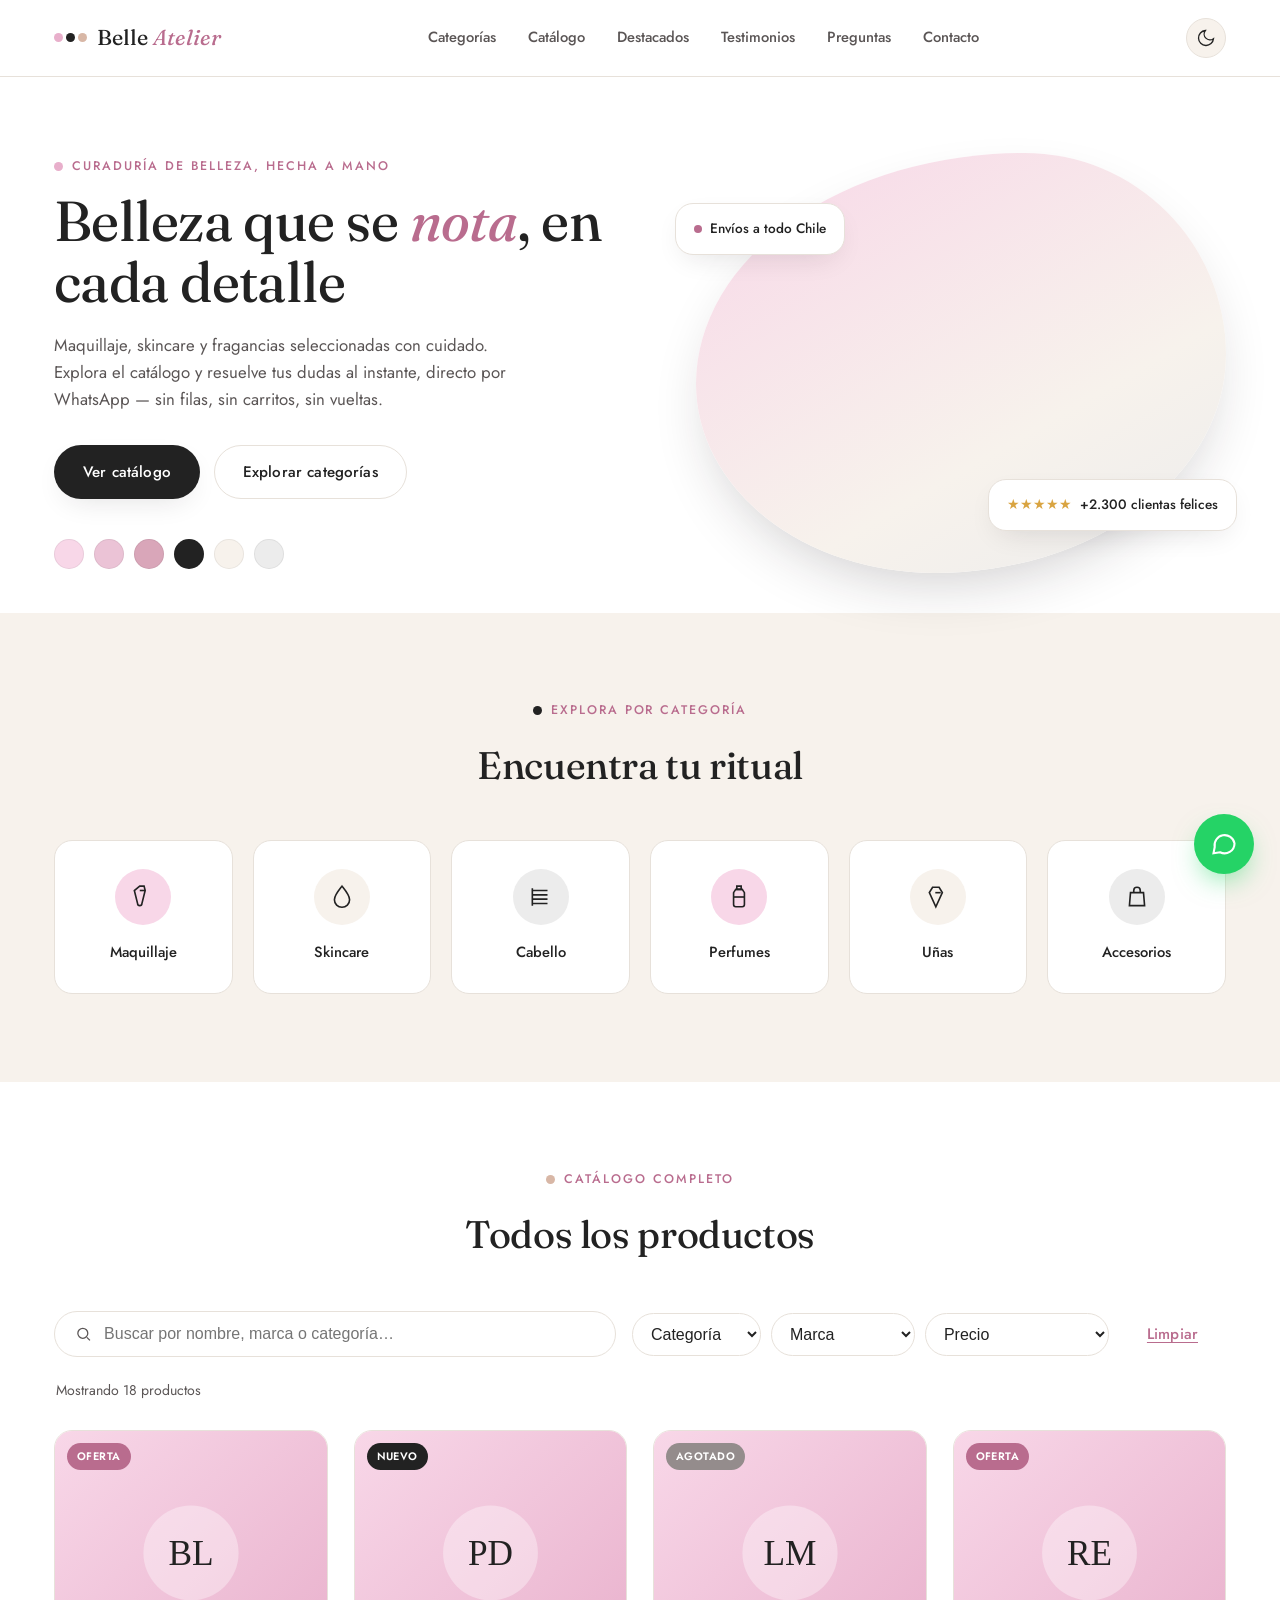
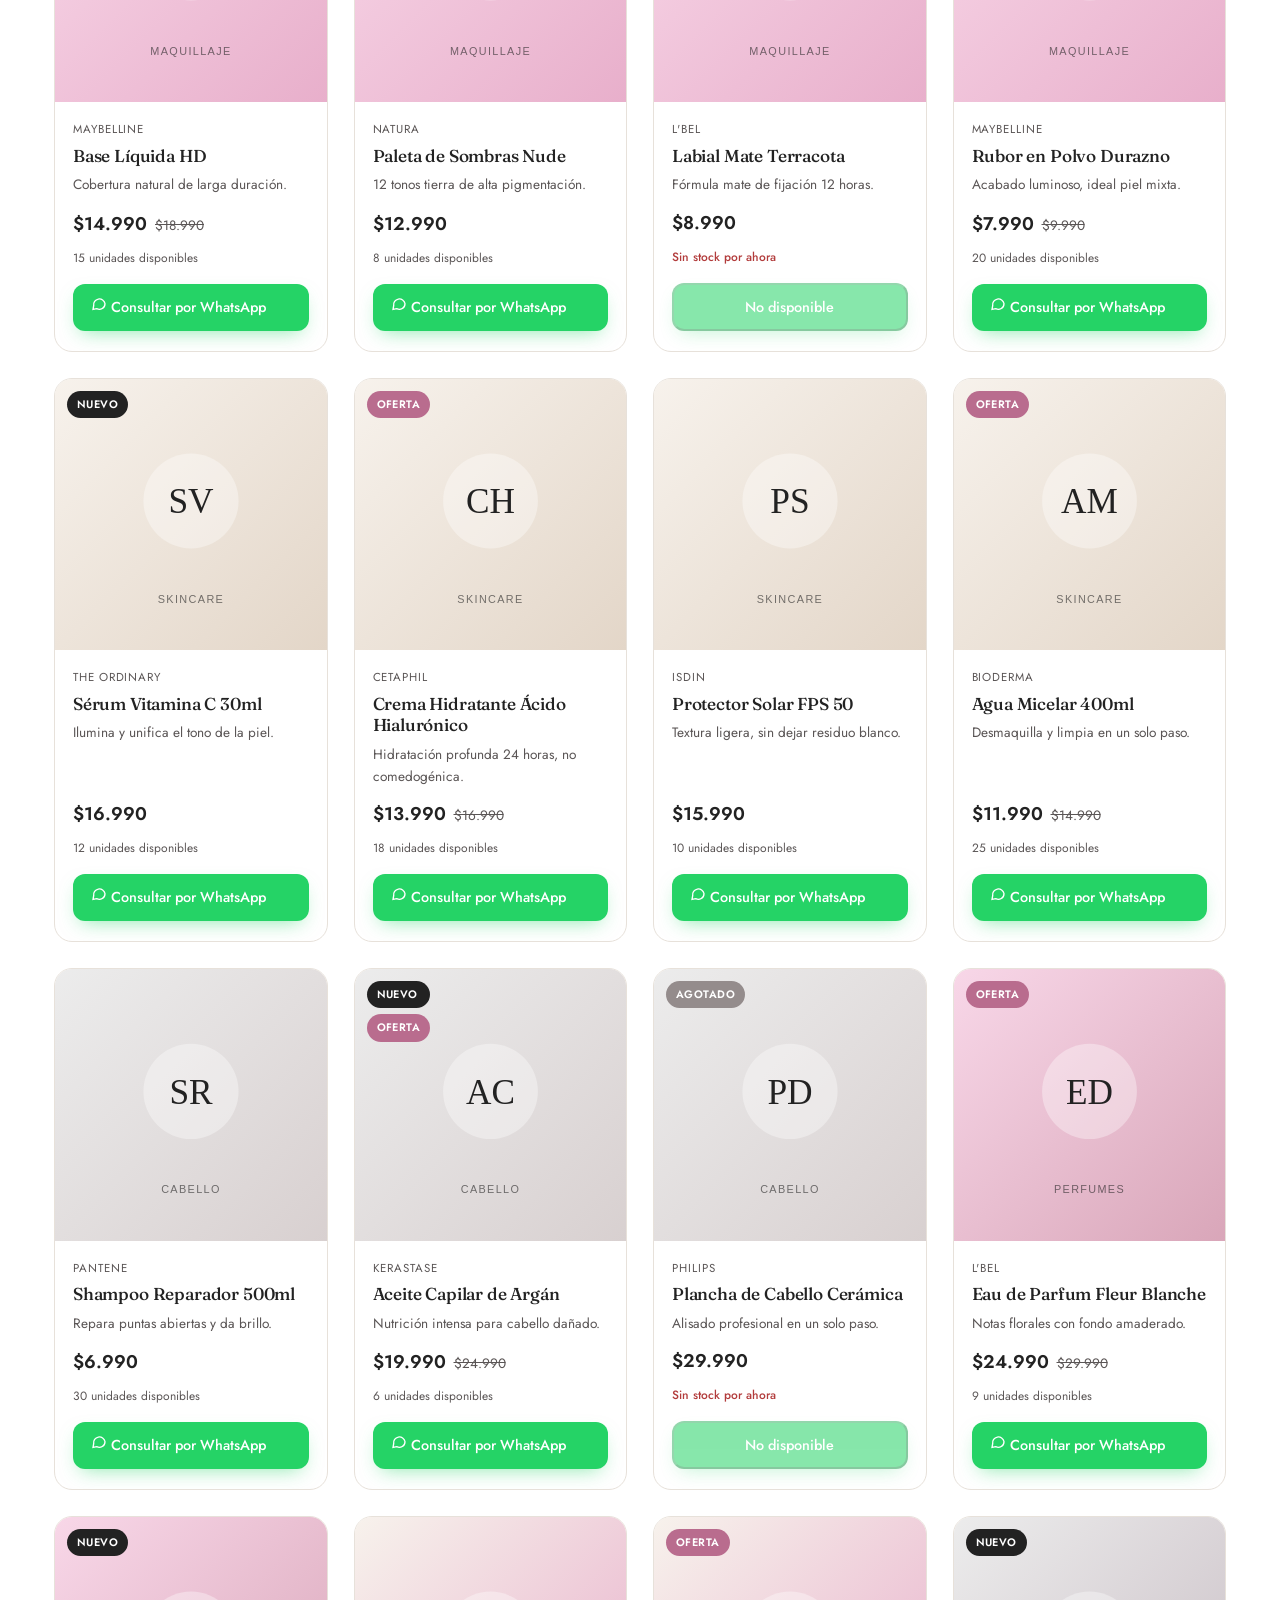
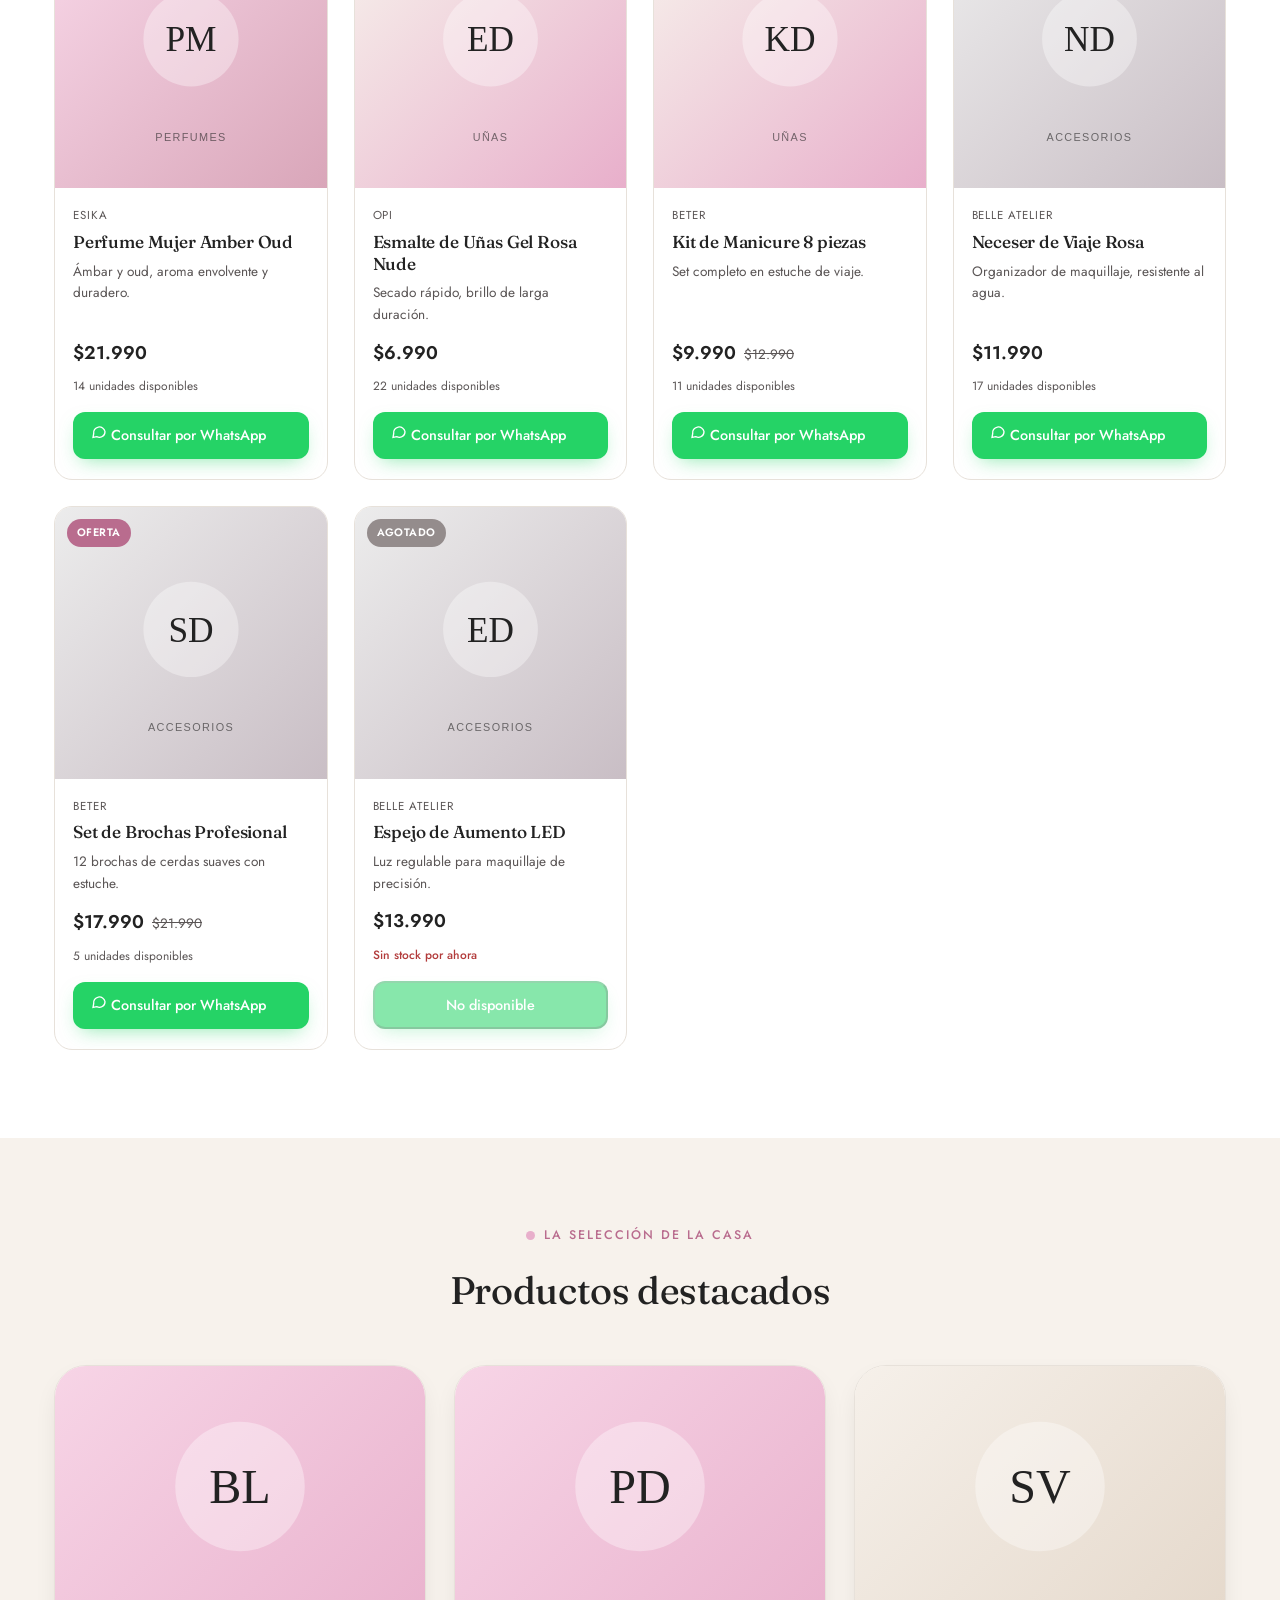
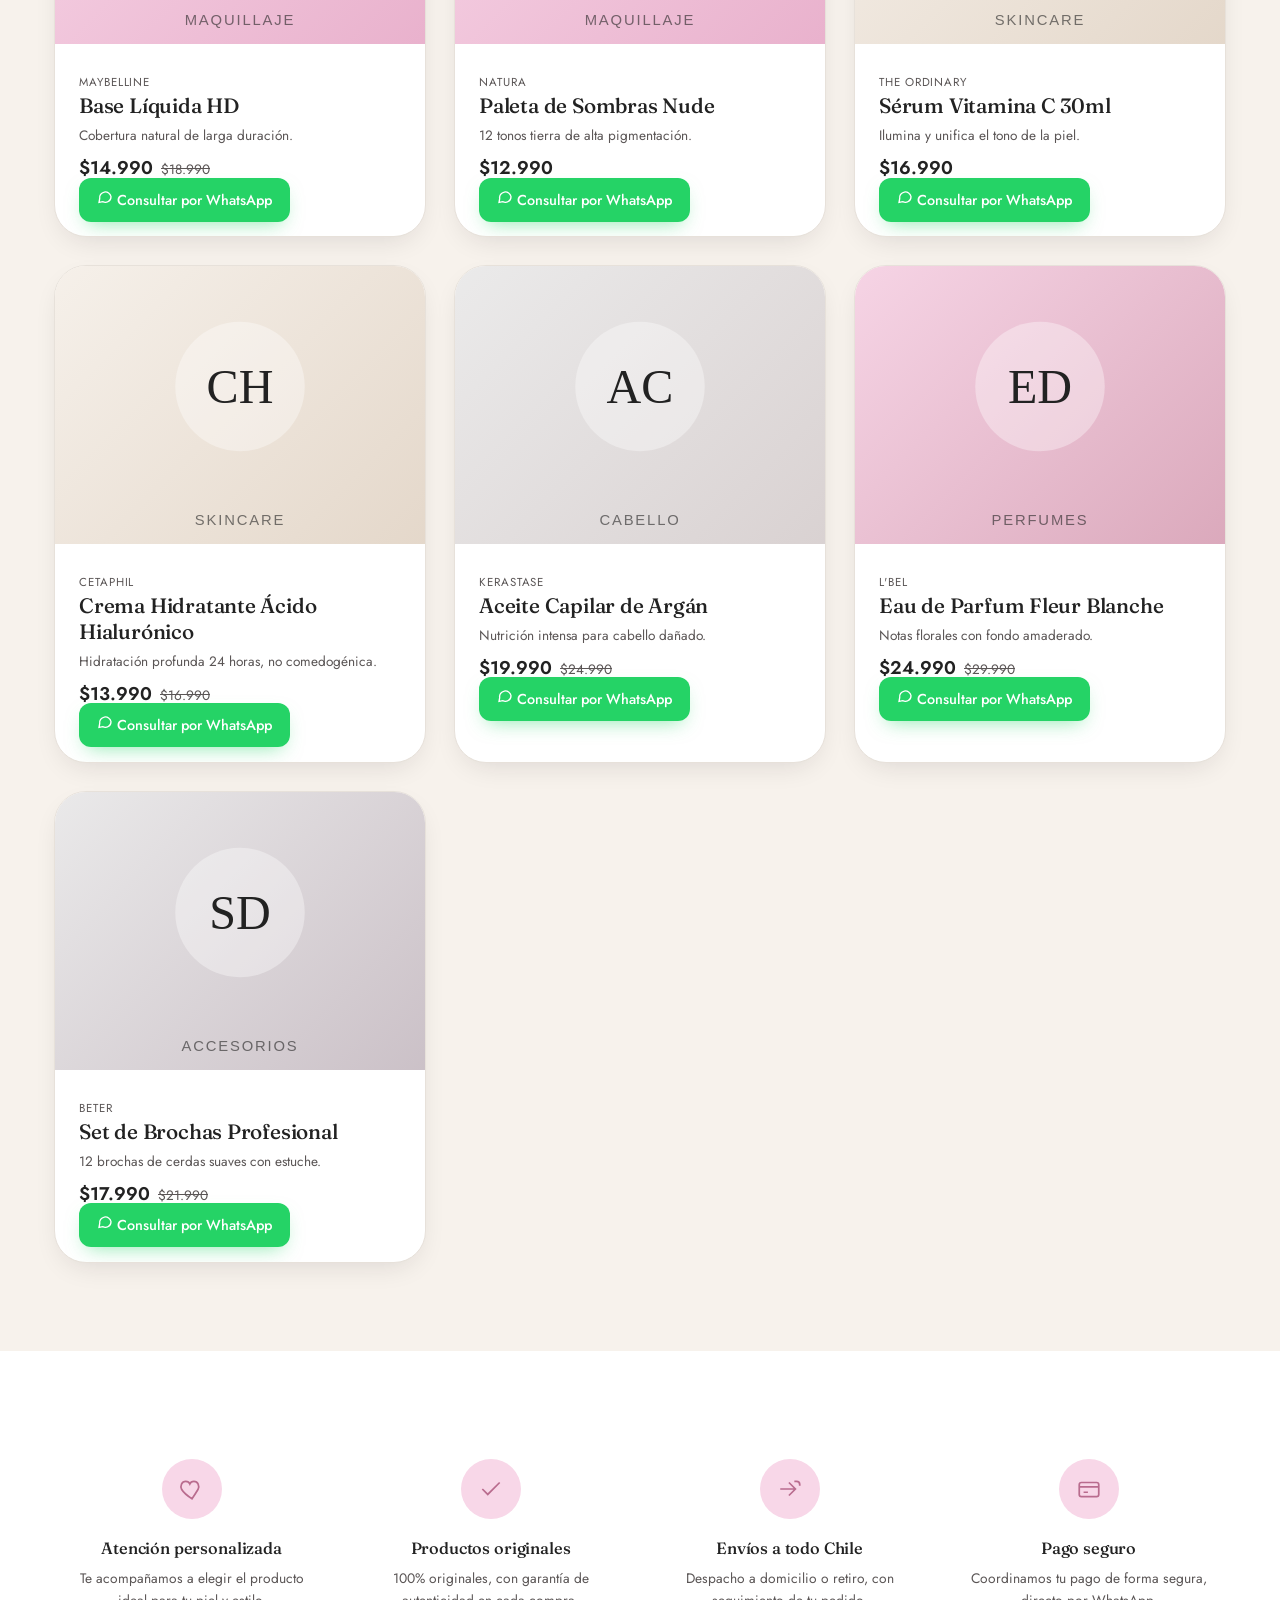
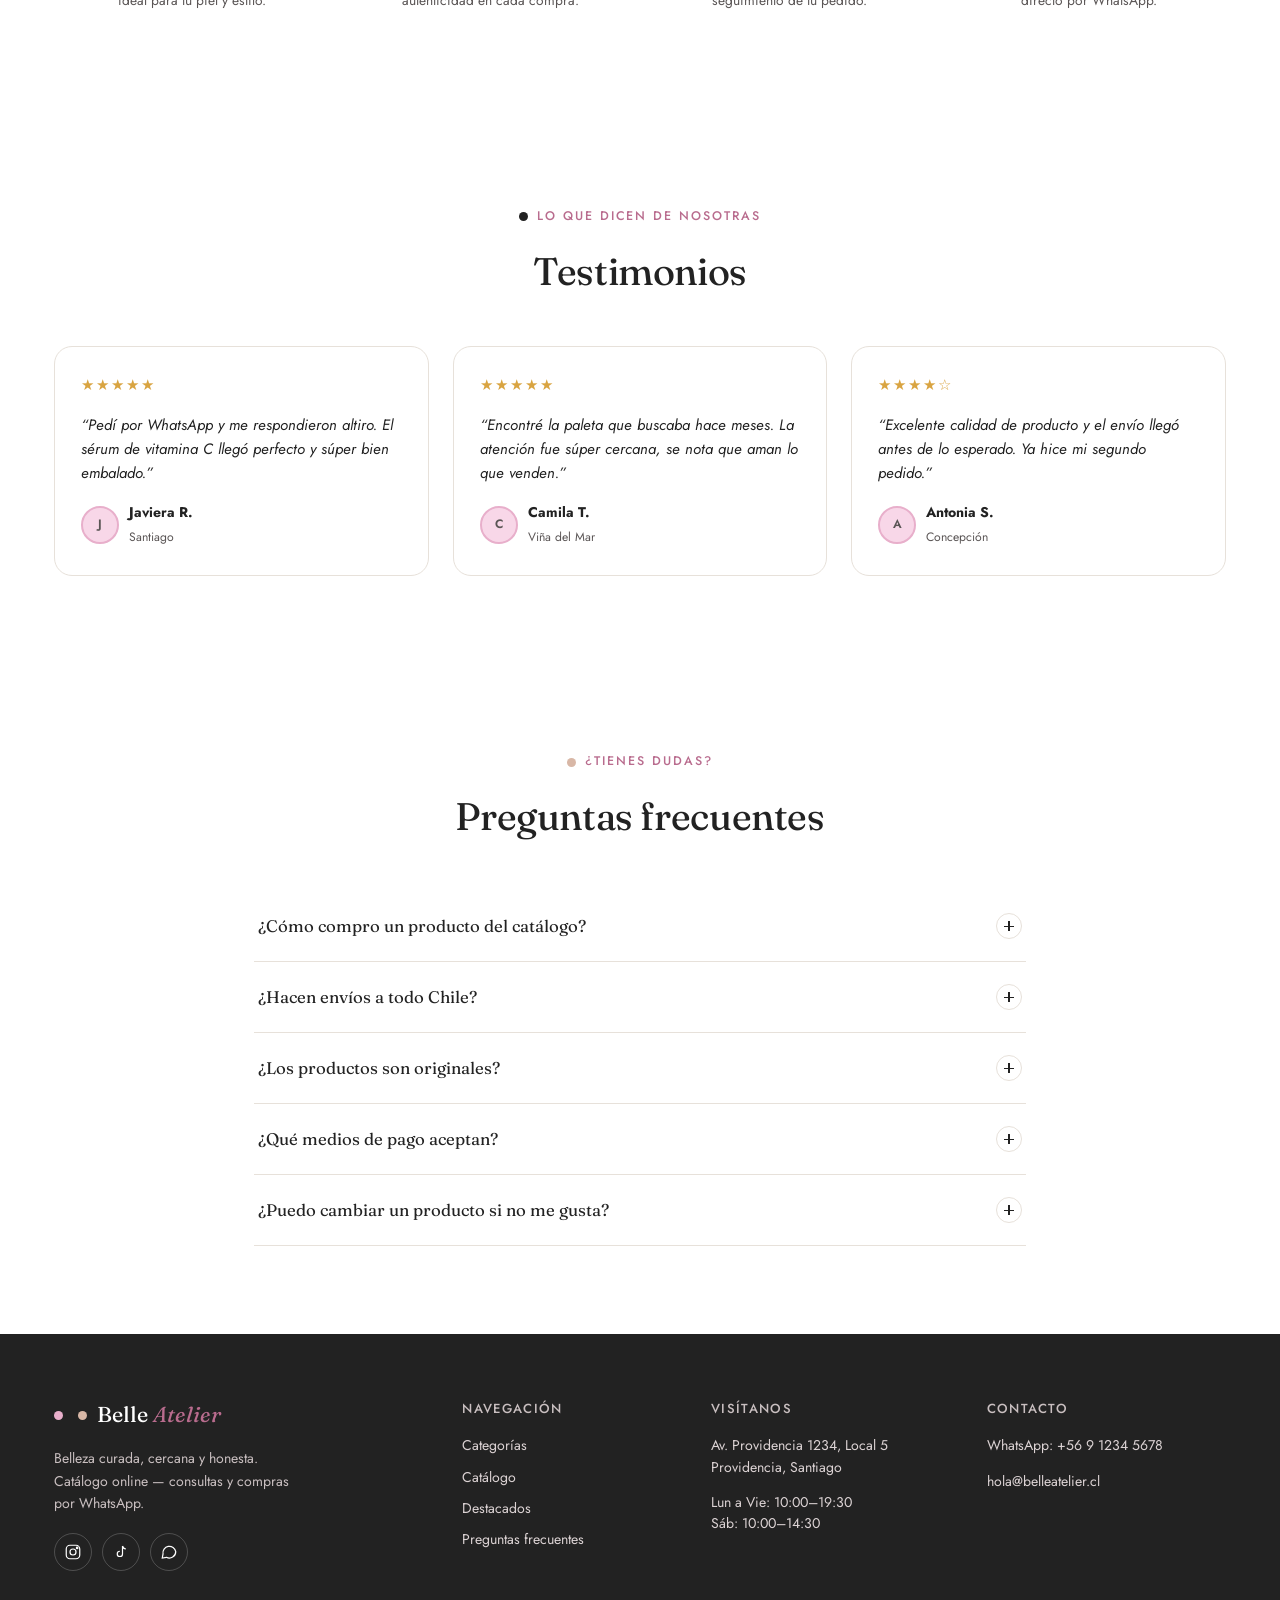
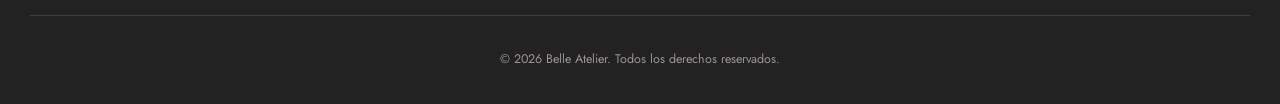
==== index.html @ afb3d000 "Add files via upload" ====
<!DOCTYPE html>
<html lang="es">
<head>
<meta charset="UTF-8">
<meta name="viewport" content="width=device-width, initial-scale=1.0">
<title>Belle Atelier — Catálogo de Belleza Premium</title>
<meta name="description" content="Catálogo online de maquillaje, skincare, cabello, perfumes, uñas y accesorios. Consulta y compra directo por WhatsApp, con envíos a todo Chile.">
<meta name="keywords" content="tienda de belleza, maquillaje, skincare, cabello, perfumes, uñas, cosméticos Chile">
<meta property="og:title" content="Belle Atelier — Catálogo de Belleza Premium">
<meta property="og:description" content="Descubre nuestro catálogo de belleza y consulta por WhatsApp.">
<meta property="og:type" content="website">
<link rel="icon" href="data:image/svg+xml,<svg xmlns=%22http://www.w3.org/2000/svg%22 viewBox=%220 0 100 100%22><circle cx=%2235%22 cy=%2235%22 r=%2230%22 fill=%22%23F8D7E8%22/><circle cx=%2262%22 cy=%2262%22 r=%2222%22 fill=%22%23222222%22/></svg>">
<link rel="preconnect" href="https://fonts.googleapis.com">
<link rel="preconnect" href="https://fonts.gstatic.com" crossorigin>
<link href="https://fonts.googleapis.com/css2?family=Fraunces:ital,opsz,wght@0,9..144,300;0,9..144,450;0,9..144,600;1,9..144,450&family=Jost:wght@300;400;500;600&display=swap" rel="stylesheet">
<link rel="stylesheet" href="style.css">
</head>
<body>

<!-- ============ HEADER ============ -->
<header class="site-header" id="siteHeader">
  <div class="header-inner container">
    <a href="#inicio" class="logo" aria-label="Belle Atelier — inicio">
      <span class="logo-mark" aria-hidden="true">
        <span class="dot dot-a"></span><span class="dot dot-b"></span><span class="dot dot-c"></span>
      </span>
      <span class="logo-text">Belle <em>Atelier</em></span>
    </a>

    <nav class="main-nav" id="mainNav" aria-label="Navegación principal">
      <a href="#categorias">Categorías</a>
      <a href="#catalogo">Catálogo</a>
      <a href="#destacados">Destacados</a>
      <a href="#testimonios">Testimonios</a>
      <a href="#faq">Preguntas</a>
      <a href="#contacto">Contacto</a>
    </nav>

    <div class="header-actions">
      <button class="icon-btn" id="darkModeToggle" aria-label="Cambiar a modo oscuro" title="Modo oscuro">
        <svg width="20" height="20" viewBox="0 0 24 24" fill="none" stroke="currentColor" stroke-width="1.6"><path d="M21 12.8A9 9 0 1 1 11.2 3a7 7 0 0 0 9.8 9.8Z"/></svg>
      </button>
      <button class="hamburger" id="hamburgerBtn" aria-label="Abrir menú" aria-expanded="false">
        <span></span><span></span><span></span>
      </button>
    </div>
  </div>
</header>

<!-- ============ HERO ============ -->
<section class="hero" id="inicio">
  <div class="container hero-inner">
    <div class="hero-copy fade-in">
      <p class="eyebrow"><span class="dot dot-a" aria-hidden="true"></span> Curaduría de belleza, hecha a mano</p>
      <h1>Belleza que se <em>nota</em>, en cada detalle</h1>
      <p class="hero-sub">Maquillaje, skincare y fragancias seleccionadas con cuidado. Explora el catálogo y resuelve tus dudas al instante, directo por WhatsApp — sin filas, sin carritos, sin vueltas.</p>
      <div class="hero-cta">
        <a href="#catalogo" class="btn btn-primary">Ver catálogo</a>
        <a href="#categorias" class="btn btn-ghost">Explorar categorías</a>
      </div>
      <div class="hero-swatches" aria-hidden="true">
        <span style="--c:#F8D7E8"></span><span style="--c:#EBC3D6"></span><span style="--c:#D9A6B9"></span>
        <span style="--c:#222222"></span><span style="--c:#F7F2EC"></span><span style="--c:#ECECEC"></span>
      </div>
    </div>
    <div class="hero-art fade-in" aria-hidden="true">
      <div class="hero-blob"></div>
      <div class="hero-card hero-card-1">
        <span class="mini-dot"></span> Envíos a todo Chile
      </div>
      <div class="hero-card hero-card-2">
        ★★★★★ <span>+2.300 clientas felices</span>
      </div>
    </div>
  </div>
</section>

<!-- ============ CATEGORIAS ============ -->
<section class="section categorias" id="categorias">
  <div class="container">
    <p class="eyebrow center"><span class="dot dot-b" aria-hidden="true"></span> Explora por categoría</p>
    <h2 class="section-title center">Encuentra tu ritual</h2>
    <div class="cat-grid" id="catGrid"><!-- generado por JS --></div>
  </div>
</section>

<!-- ============ BUSCADOR + FILTROS + CATALOGO ============ -->
<section class="section catalogo" id="catalogo">
  <div class="container">
    <p class="eyebrow center"><span class="dot dot-c" aria-hidden="true"></span> Catálogo completo</p>
    <h2 class="section-title center">Todos los productos</h2>

    <div class="toolbar">
      <div class="search-wrap">
        <svg width="18" height="18" viewBox="0 0 24 24" fill="none" stroke="currentColor" stroke-width="1.8"><circle cx="11" cy="11" r="7"/><path d="m21 21-4.3-4.3"/></svg>
        <input type="text" id="buscador" placeholder="Buscar por nombre, marca o categoría…" aria-label="Buscar productos">
      </div>

      <div class="filtros">
        <select id="filtroCategoria" aria-label="Filtrar por categoría">
          <option value="">Categoría</option>
        </select>
        <select id="filtroMarca" aria-label="Filtrar por marca">
          <option value="">Marca</option>
        </select>
        <select id="filtroPrecio" aria-label="Filtrar por precio">
          <option value="">Precio</option>
          <option value="0-10000">Hasta $10.000</option>
          <option value="10000-20000">$10.000 – $20.000</option>
          <option value="20000-35000">$20.000 – $35.000</option>
          <option value="35000-999999">Más de $35.000</option>
        </select>
        <button id="limpiarFiltros" class="btn btn-text">Limpiar</button>
      </div>
    </div>

    <p class="contador" id="contador" role="status" aria-live="polite">Mostrando 0 productos</p>

    <div class="productos-grid" id="productosGrid"><!-- generado por JS --></div>
    <p class="sin-resultados" id="sinResultados" hidden>No encontramos productos que coincidan con tu búsqueda 🌸<br>Prueba con otro término o quita algún filtro.</p>
  </div>
</section>

<!-- ============ DESTACADOS ============ -->
<section class="section destacados" id="destacados">
  <div class="container">
    <p class="eyebrow center"><span class="dot dot-a" aria-hidden="true"></span> La selección de la casa</p>
    <h2 class="section-title center">Productos destacados</h2>
    <div class="destacados-grid" id="destacadosGrid"><!-- generado por JS --></div>
  </div>
</section>

<!-- ============ BENEFICIOS ============ -->
<section class="section beneficios">
  <div class="container">
    <div class="beneficios-grid">
      <div class="beneficio fade-in">
        <span class="beneficio-icon"><svg width="26" height="26" viewBox="0 0 24 24" fill="none" stroke="currentColor" stroke-width="1.6"><path d="M12 21s-7-4.35-9.5-8.5C.7 8.9 2.6 5 6.2 5c2 0 3.3 1 3.8 2.2C10.5 6 11.8 5 13.8 5c3.6 0 5.5 3.9 3.7 7.5C15 16.65 12 21 12 21Z"/></svg></span>
        <h3>Atención personalizada</h3>
        <p>Te acompañamos a elegir el producto ideal para tu piel y estilo.</p>
      </div>
      <div class="beneficio fade-in">
        <span class="beneficio-icon"><svg width="26" height="26" viewBox="0 0 24 24" fill="none" stroke="currentColor" stroke-width="1.6"><path d="M20 6 9 17l-5-5"/></svg></span>
        <h3>Productos originales</h3>
        <p>100% originales, con garantía de autenticidad en cada compra.</p>
      </div>
      <div class="beneficio fade-in">
        <span class="beneficio-icon"><svg width="26" height="26" viewBox="0 0 24 24" fill="none" stroke="currentColor" stroke-width="1.6"><path d="M3 12h13M11 6l6 6-6 6M16 5h2a3 3 0 0 1 3 3v1"/></svg></span>
        <h3>Envíos a todo Chile</h3>
        <p>Despacho a domicilio o retiro, con seguimiento de tu pedido.</p>
      </div>
      <div class="beneficio fade-in">
        <span class="beneficio-icon"><svg width="26" height="26" viewBox="0 0 24 24" fill="none" stroke="currentColor" stroke-width="1.6"><rect x="3" y="6" width="18" height="13" rx="2"/><path d="M3 10h18M7 15h4"/></svg></span>
        <h3>Pago seguro</h3>
        <p>Coordinamos tu pago de forma segura, directo por WhatsApp.</p>
      </div>
    </div>
  </div>
</section>

<!-- ============ TESTIMONIOS ============ -->
<section class="section testimonios" id="testimonios">
  <div class="container">
    <p class="eyebrow center"><span class="dot dot-b" aria-hidden="true"></span> Lo que dicen de nosotras</p>
    <h2 class="section-title center">Testimonios</h2>
    <div class="testimonios-grid" id="testimoniosGrid"><!-- generado por JS --></div>
  </div>
</section>

<!-- ============ FAQ ============ -->
<section class="section faq" id="faq">
  <div class="container faq-inner">
    <p class="eyebrow center"><span class="dot dot-c" aria-hidden="true"></span> ¿Tienes dudas?</p>
    <h2 class="section-title center">Preguntas frecuentes</h2>
    <div class="accordion" id="accordion"><!-- generado por JS --></div>
  </div>
</section>

<!-- ============ CONTACTO / FOOTER ============ -->
<footer class="site-footer" id="contacto">
  <div class="container footer-grid">
    <div class="footer-brand">
      <a href="#inicio" class="logo logo-footer">
        <span class="logo-mark" aria-hidden="true"><span class="dot dot-a"></span><span class="dot dot-b"></span><span class="dot dot-c"></span></span>
        <span class="logo-text">Belle <em>Atelier</em></span>
      </a>
      <p>Belleza curada, cercana y honesta. Catálogo online — consultas y compras por WhatsApp.</p>
      <div class="social-row" aria-label="Redes sociales">
        <a href="#" aria-label="Instagram" class="social-btn">
          <svg width="18" height="18" viewBox="0 0 24 24" fill="none" stroke="currentColor" stroke-width="1.6"><rect x="3" y="3" width="18" height="18" rx="5"/><circle cx="12" cy="12" r="4"/><circle cx="17.5" cy="6.5" r="1"/></svg>
        </a>
        <a href="#" aria-label="TikTok" class="social-btn">
          <svg width="18" height="18" viewBox="0 0 24 24" fill="none" stroke="currentColor" stroke-width="1.6"><path d="M14 4v10.5a3.5 3.5 0 1 1-3.5-3.5M14 4c.6 2.3 2.2 3.7 4.5 4"/></svg>
        </a>
        <a href="#" id="footerWhatsapp" aria-label="WhatsApp" class="social-btn">
          <svg width="18" height="18" viewBox="0 0 24 24" fill="none" stroke="currentColor" stroke-width="1.6"><path d="M21 11.5a8.5 8.5 0 0 1-12.4 7.55L3 20l1.05-5.4A8.5 8.5 0 1 1 21 11.5Z"/></svg>
        </a>
      </div>
    </div>

    <div class="footer-col">
      <h4>Navegación</h4>
      <a href="#categorias">Categorías</a>
      <a href="#catalogo">Catálogo</a>
      <a href="#destacados">Destacados</a>
      <a href="#faq">Preguntas frecuentes</a>
    </div>

    <div class="footer-col">
      <h4>Visítanos</h4>
      <p>Av. Providencia 1234, Local 5<br>Providencia, Santiago</p>
      <p>Lun a Vie: 10:00–19:30<br>Sáb: 10:00–14:30</p>
    </div>

    <div class="footer-col">
      <h4>Contacto</h4>
      <p><a href="#" id="footerWhatsappText">WhatsApp: +56 9 1234 5678</a></p>
      <p><a href="mailto:hola@belleatelier.cl">hola@belleatelier.cl</a></p>
    </div>
  </div>
  <div class="footer-bottom">
    <p>&copy; <span id="anioActual"></span> Belle Atelier. Todos los derechos reservados.</p>
  </div>
</footer>

<!-- ============ FLOTANTES ============ -->
<a href="#" id="whatsappFloat" class="whatsapp-float" aria-label="Escribir por WhatsApp" target="_blank" rel="noopener">
  <svg width="28" height="28" viewBox="0 0 24 24" fill="none" stroke="white" stroke-width="1.8"><path d="M21 11.5a8.5 8.5 0 0 1-12.4 7.55L3 20l1.05-5.4A8.5 8.5 0 1 1 21 11.5Z"/></svg>
</a>

<button id="backToTop" class="back-to-top" aria-label="Volver arriba">
  <svg width="18" height="18" viewBox="0 0 24 24" fill="none" stroke="currentColor" stroke-width="2"><path d="M12 19V5M5 12l7-7 7 7"/></svg>
</button>

<script src="script.js"></script>
</body>
</html>
---- style.css ----
/* ======================================================
   BELLE ATELIER — Catálogo de belleza
   Sistema de diseño: tokens, tipografía, layout, componentes
   ====================================================== */

:root{
  /* Paleta base (definida por el brief) */
  --white:#FFFFFF;
  --pink:#F8D7E8;
  --pink-deep:#E8AFCB;
  --rosewood:#B96C8E;      /* acento de marca derivado del rosa, para texto/botones sobre blanco */
  --beige:#F7F2EC;
  --gray:#ECECEC;
  --ink:#222222;
  --ink-soft:#5A5555;
  --whatsapp:#25D366;
  --whatsapp-dark:#1DA851;
  --gold-line: #D8B7A6;

  /* Superficies (modo claro) */
  --bg:#FFFFFF;
  --bg-alt:var(--beige);
  --bg-card:#FFFFFF;
  --border:#E7E1DA;
  --text:var(--ink);
  --text-muted:var(--ink-soft);
  --shadow: 0 10px 30px -12px rgba(34,24,29,.16);
  --shadow-lg: 0 24px 60px -20px rgba(34,24,29,.24);

  /* Tipografía */
  --font-display:'Fraunces', 'Iowan Old Style', serif;
  --font-body:'Jost', 'Helvetica Neue', sans-serif;

  --radius-s: 10px;
  --radius-m: 18px;
  --radius-l: 32px;
}

[data-theme="dark"]{
  --bg:#1B1516;
  --bg-alt:#221B1D;
  --bg-card:#241C1E;
  --border:#3A2E31;
  --text:#F5EDEE;
  --text-muted:#C8BABC;
  --pink:#5C3A47;
  --pink-deep:#7A4B5D;
  --beige:#241D1E;
  --gray:#2C2426;
  --shadow: 0 10px 30px -12px rgba(0,0,0,.5);
  --shadow-lg: 0 24px 60px -20px rgba(0,0,0,.6);
}

*,*::before,*::after{ box-sizing:border-box; }
html{ scroll-behavior:smooth; }
body{
  margin:0;
  background:var(--bg);
  color:var(--text);
  font-family:var(--font-body);
  font-weight:400;
  line-height:1.6;
  -webkit-font-smoothing:antialiased;
  transition:background .35s ease, color .35s ease;
  overflow-x:hidden;
}
img{ max-width:100%; display:block; }
a{ color:inherit; text-decoration:none; }
ul{ margin:0; padding:0; list-style:none; }
button{ font-family:inherit; cursor:pointer; }
input,select,button{ font-size:1rem; }

.container{
  width:100%;
  max-width:1220px;
  margin:0 auto;
  padding:0 24px;
}

h1,h2,h3,h4{
  font-family:var(--font-display);
  color:var(--text);
  margin:0;
  letter-spacing:-.01em;
}

/* ---------- Motivo de marca: swatch dots ---------- */
.dot{ display:inline-block; width:9px; height:9px; border-radius:50%; }
.dot-a{ background:var(--pink-deep); }
.dot-b{ background:var(--ink); }
.dot-c{ background:var(--gold-line); }

.eyebrow{
  display:flex; align-items:center; gap:9px;
  font-family:var(--font-body);
  font-size:.78rem;
  letter-spacing:.16em;
  text-transform:uppercase;
  color:var(--rosewood);
  font-weight:500;
  margin:0 0 14px;
}
.eyebrow.center{ justify-content:center; }
[data-theme="dark"] .eyebrow{ color:var(--pink-deep); }

.section-title{
  font-size:clamp(1.8rem, 3vw, 2.6rem);
  font-weight:450;
  margin-bottom:44px;
}
.section-title.center{ text-align:center; }
.section-title em{ font-style:italic; color:var(--rosewood); }

.section{ padding:88px 0; }
.section.categorias, .section.destacados{ background:var(--bg-alt); }

/* ---------- Botones ---------- */
.btn{
  display:inline-flex; align-items:center; justify-content:center; gap:8px;
  padding:14px 28px;
  border-radius:999px;
  font-weight:500;
  font-size:.95rem;
  letter-spacing:.01em;
  border:1px solid transparent;
  transition:transform .28s cubic-bezier(.2,.8,.2,1), box-shadow .28s ease, background .28s ease, color .28s ease, border-color .28s ease;
  white-space:nowrap;
}
.btn-primary{
  background:var(--ink); color:var(--white);
  box-shadow:var(--shadow);
}
.btn-primary:hover{ transform:translateY(-3px); box-shadow:var(--shadow-lg); }
.btn-ghost{
  background:transparent; color:var(--text); border-color:var(--border);
}
.btn-ghost:hover{ background:var(--pink); border-color:var(--pink); transform:translateY(-3px); }
.btn-text{
  background:none; border:none; color:var(--rosewood); font-weight:500; text-decoration:underline; text-underline-offset:3px;
}
.btn-whatsapp{
  width:100%;
  background:var(--whatsapp); color:#fff;
  padding:12px 18px; border-radius:12px;
  font-weight:500; font-size:.9rem;
  box-shadow:0 8px 20px -8px rgba(37,211,102,.55);
}
.btn-whatsapp:hover{ background:var(--whatsapp-dark); transform:translateY(-2px); }
.btn-whatsapp svg{ flex-shrink:0; }

/* ============ HEADER ============ */
.site-header{
  position:sticky; top:0; z-index:200;
  background:color-mix(in srgb, var(--bg) 88%, transparent);
  backdrop-filter:blur(14px);
  border-bottom:1px solid var(--border);
}
.header-inner{
  display:flex; align-items:center; justify-content:space-between;
  height:76px;
}
.logo{ display:flex; align-items:center; gap:10px; }
.logo-mark{ display:inline-flex; gap:3px; }
.logo-text{
  font-family:var(--font-display);
  font-size:1.35rem; font-weight:450; color:var(--text);
}
.logo-text em{ font-style:italic; color:var(--rosewood); }

.main-nav{ display:flex; gap:32px; }
.main-nav a{
  font-size:.92rem; color:var(--text-muted); font-weight:500;
  position:relative; padding:4px 0;
  transition:color .2s ease;
}
.main-nav a::after{
  content:''; position:absolute; left:0; right:100%; bottom:-2px; height:1.5px;
  background:var(--rosewood); transition:right .28s ease;
}
.main-nav a:hover{ color:var(--text); }
.main-nav a:hover::after{ right:0; }

.header-actions{ display:flex; align-items:center; gap:10px; }
.icon-btn{
  width:40px; height:40px; border-radius:50%;
  display:flex; align-items:center; justify-content:center;
  background:var(--bg-alt); border:1px solid var(--border); color:var(--text);
  transition:background .25s ease, transform .25s ease;
}
.icon-btn:hover{ background:var(--pink); transform:rotate(-12deg); }

.hamburger{
  display:none; flex-direction:column; justify-content:center; gap:5px;
  width:40px; height:40px; background:none; border:none;
}
.hamburger span{
  width:22px; height:1.6px; background:var(--text); margin:0 auto; transition:all .3s ease;
}
.hamburger.open span:nth-child(1){ transform:translateY(6.6px) rotate(45deg); }
.hamburger.open span:nth-child(2){ opacity:0; }
.hamburger.open span:nth-child(3){ transform:translateY(-6.6px) rotate(-45deg); }

/* ============ HERO ============ */
.hero{ padding:76px 0 40px; position:relative; }
.hero-inner{
  display:grid; grid-template-columns:1.05fr .95fr; gap:56px; align-items:center;
}
.hero-sub{ color:var(--text-muted); font-size:1.05rem; max-width:46ch; margin:20px 0 32px; }
.hero h1{
  font-size:clamp(2.4rem, 4.4vw, 3.6rem);
  line-height:1.08;
  font-weight:450;
}
.hero h1 em{ font-style:italic; color:var(--rosewood); }
.hero-cta{ display:flex; gap:14px; flex-wrap:wrap; }

.hero-swatches{ display:flex; gap:10px; margin-top:40px; }
.hero-swatches span{
  width:30px; height:30px; border-radius:50%;
  background:var(--c);
  border:1px solid rgba(0,0,0,.06);
  box-shadow:var(--shadow);
  transition:transform .25s ease;
}
.hero-swatches span:hover{ transform:translateY(-6px) scale(1.08); }

.hero-art{ position:relative; min-height:420px; }
.hero-blob{
  position:absolute; inset:0;
  background:linear-gradient(150deg, var(--pink) 0%, var(--beige) 65%, var(--gray) 100%);
  border-radius:62% 38% 55% 45% / 55% 48% 52% 45%;
  box-shadow:var(--shadow-lg);
  animation:blobMove 12s ease-in-out infinite;
}
@keyframes blobMove{
  0%,100%{ border-radius:62% 38% 55% 45% / 55% 48% 52% 45%; }
  50%{ border-radius:48% 52% 40% 60% / 45% 55% 45% 55%; }
}
.hero-card{
  position:absolute;
  background:var(--bg-card);
  border:1px solid var(--border);
  border-radius:var(--radius-m);
  padding:14px 18px;
  font-size:.85rem; font-weight:500;
  box-shadow:var(--shadow);
  display:flex; align-items:center; gap:8px;
  animation:floatY 5s ease-in-out infinite;
}
.hero-card-1{ top:12%; left:-4%; }
.hero-card-2{ bottom:10%; right:-2%; color:#D9A441; animation-delay:1.4s; }
.hero-card-2 span{ color:var(--text); font-weight:500; }
.mini-dot{ width:8px; height:8px; border-radius:50%; background:var(--rosewood); }
@keyframes floatY{ 0%,100%{ transform:translateY(0);} 50%{ transform:translateY(-10px);} }

/* ============ CATEGORIAS ============ */
.cat-grid{
  display:grid; grid-template-columns:repeat(6, 1fr); gap:20px;
}
.cat-card{
  background:var(--bg-card);
  border:1px solid var(--border);
  border-radius:var(--radius-m);
  padding:28px 16px;
  text-align:center;
  cursor:pointer;
  transition:transform .3s cubic-bezier(.2,.8,.2,1), box-shadow .3s ease, border-color .3s ease;
}
.cat-card:hover{ transform:translateY(-8px); box-shadow:var(--shadow-lg); border-color:var(--pink-deep); }
.cat-icon{
  width:56px; height:56px; margin:0 auto 14px;
  display:flex; align-items:center; justify-content:center;
  border-radius:50%;
  background:var(--cat-color, var(--pink));
  color:var(--ink);
}
.cat-card span.cat-name{ font-weight:500; font-size:.92rem; }

/* ============ TOOLBAR: buscador + filtros ============ */
.toolbar{
  display:flex; flex-wrap:wrap; gap:16px; align-items:center; justify-content:space-between;
  margin-bottom:8px;
}
.search-wrap{
  flex:1 1 280px;
  display:flex; align-items:center; gap:10px;
  background:var(--bg-card);
  border:1px solid var(--border);
  border-radius:999px;
  padding:12px 20px;
  color:var(--text-muted);
  transition:border-color .25s ease, box-shadow .25s ease;
}
.search-wrap:focus-within{ border-color:var(--rosewood); box-shadow:0 0 0 4px color-mix(in srgb, var(--pink) 60%, transparent); }
.search-wrap input{
  border:none; outline:none; background:transparent; width:100%; color:var(--text);
}
.filtros{ display:flex; gap:10px; flex-wrap:wrap; align-items:center; }
.filtros select{
  padding:11px 14px;
  border-radius:999px;
  border:1px solid var(--border);
  background:var(--bg-card);
  color:var(--text);
}
.contador{
  color:var(--text-muted); font-size:.88rem; margin:20px 2px 28px;
}

/* ============ GRID DE PRODUCTOS ============ */
.productos-grid{
  display:grid; grid-template-columns:repeat(4, 1fr); gap:26px;
}
.producto-card{
  background:var(--bg-card);
  border:1px solid var(--border);
  border-radius:var(--radius-m);
  overflow:hidden;
  display:flex; flex-direction:column;
  transition:transform .32s cubic-bezier(.2,.8,.2,1), box-shadow .32s ease;
  position:relative;
}
.producto-card:hover{ transform:translateY(-6px); box-shadow:var(--shadow-lg); }

.producto-media{ position:relative; aspect-ratio:1/1; background:var(--bg-alt); overflow:hidden; }
.producto-media img{ width:100%; height:100%; object-fit:cover; transition:transform .5s ease; }
.producto-card:hover .producto-media img{ transform:scale(1.06); }

.badges{ position:absolute; top:12px; left:12px; display:flex; flex-direction:column; gap:6px; z-index:2; }
.badge{
  font-size:.68rem; font-weight:600; letter-spacing:.04em; text-transform:uppercase;
  padding:5px 10px; border-radius:999px; color:#fff;
}
.badge-nuevo{ background:var(--ink); }
.badge-oferta{ background:var(--rosewood); }
.badge-agotado{ background:#948C8C; }

.producto-body{ padding:18px 18px 20px; display:flex; flex-direction:column; gap:6px; flex:1; }
.producto-marca{ font-size:.72rem; text-transform:uppercase; letter-spacing:.08em; color:var(--text-muted); }
.producto-nombre{ font-family:var(--font-display); font-size:1.08rem; font-weight:500; line-height:1.25; }
.producto-desc{ font-size:.85rem; color:var(--text-muted); flex:1; margin:2px 0 6px; }
.producto-precios{ display:flex; align-items:baseline; gap:8px; margin-bottom:4px; }
.precio{ font-size:1.15rem; font-weight:600; color:var(--text); }
.precio-anterior{ font-size:.85rem; color:var(--text-muted); text-decoration:line-through; }
.producto-stock{ font-size:.75rem; color:var(--text-muted); margin-bottom:10px; }
.producto-stock.agotado{ color:#B23B3B; font-weight:500; }

/* ============ DESTACADOS (cards grandes) ============ */
.destacados-grid{
  display:grid; grid-template-columns:repeat(3, 1fr); gap:28px;
}
.destacado-card{
  background:var(--bg-card);
  border:1px solid var(--border);
  border-radius:var(--radius-l);
  overflow:hidden;
  box-shadow:var(--shadow);
  transition:transform .32s ease, box-shadow .32s ease;
}
.destacado-card:hover{ transform:translateY(-8px); box-shadow:var(--shadow-lg); }
.destacado-media{ aspect-ratio:4/3; background:var(--bg-alt); overflow:hidden; }
.destacado-media img{ width:100%; height:100%; object-fit:cover; }
.destacado-body{ padding:24px; }
.destacado-body .producto-marca{ margin-bottom:2px; }
.destacado-body .producto-nombre{ font-size:1.3rem; margin-bottom:6px; }

.sin-resultados{ text-align:center; color:var(--text-muted); padding:60px 20px; display:none; }
.sin-resultados[hidden]{ display:none; }

/* ============ BENEFICIOS ============ */
.beneficios-grid{
  display:grid; grid-template-columns:repeat(4, 1fr); gap:24px;
}
.beneficio{ text-align:center; padding:20px 14px; }
.beneficio-icon{
  width:60px; height:60px; margin:0 auto 16px;
  border-radius:50%;
  display:flex; align-items:center; justify-content:center;
  background:var(--pink); color:var(--rosewood);
}
.beneficio h3{ font-size:1.02rem; font-weight:500; margin-bottom:6px; }
.beneficio p{ font-size:.86rem; color:var(--text-muted); margin:0; }

/* ============ TESTIMONIOS ============ */
.testimonios-grid{
  display:grid; grid-template-columns:repeat(3, 1fr); gap:24px;
}
.testimonio-card{
  background:var(--bg-card);
  border:1px solid var(--border);
  border-radius:var(--radius-m);
  padding:26px;
  transition:transform .3s ease, box-shadow .3s ease;
}
.testimonio-card:hover{ transform:translateY(-6px); box-shadow:var(--shadow); }
.estrellas{ color:#D9A441; letter-spacing:2px; margin-bottom:10px; font-size:.95rem; }
.testimonio-texto{ color:var(--text); font-size:.94rem; margin-bottom:16px; font-style:italic; }
.testimonio-autor{ display:flex; align-items:center; gap:10px; }
.avatar{
  width:38px; height:38px; border-radius:50%;
  display:flex; align-items:center; justify-content:center;
  background:var(--pink); color:var(--rosewood); font-weight:600; font-size:.85rem;
  border:2px solid var(--pink-deep);
}
.testimonio-autor strong{ font-size:.88rem; display:block; }
.testimonio-autor span{ font-size:.76rem; color:var(--text-muted); }

/* ============ FAQ / ACORDEON ============ */
.faq-inner{ max-width:820px; }
.accordion-item{
  border-bottom:1px solid var(--border);
}
.accordion-trigger{
  width:100%; display:flex; align-items:center; justify-content:space-between;
  background:none; border:none; padding:22px 4px; text-align:left;
  font-family:var(--font-display); font-size:1.05rem; color:var(--text);
}
.accordion-trigger .plus{
  width:26px; height:26px; border-radius:50%; border:1px solid var(--border);
  display:flex; align-items:center; justify-content:center; flex-shrink:0; margin-left:16px;
  transition:transform .3s ease, background .3s ease;
  position:relative;
}
.accordion-trigger .plus::before, .accordion-trigger .plus::after{
  content:''; position:absolute; background:var(--text); transition:transform .3s ease, opacity .3s ease;
}
.accordion-trigger .plus::before{ width:10px; height:1.4px; }
.accordion-trigger .plus::after{ width:1.4px; height:10px; }
.accordion-item.open .accordion-trigger .plus{ background:var(--pink); transform:rotate(180deg); }
.accordion-item.open .accordion-trigger .plus::after{ opacity:0; }

.accordion-panel{
  max-height:0; overflow:hidden; transition:max-height .38s ease;
}
.accordion-panel p{ padding:0 4px 22px; color:var(--text-muted); font-size:.92rem; max-width:65ch; }

/* ============ FOOTER ============ */
.site-footer{ background:var(--ink); color:#F3EDEE; padding:64px 0 0; }
[data-theme="dark"] .site-footer{ background:#120E0F; }
.footer-grid{
  display:grid; grid-template-columns:1.4fr .8fr .9fr .9fr; gap:36px;
  padding-bottom:44px; border-bottom:1px solid rgba(255,255,255,.12);
}
.footer-brand p{ color:#C9BFC0; font-size:.88rem; margin:14px 0 18px; max-width:32ch; }
.logo-footer .logo-text{ color:#fff; }
.social-row{ display:flex; gap:10px; }
.social-btn{
  width:38px; height:38px; border-radius:50%; border:1px solid rgba(255,255,255,.2);
  display:flex; align-items:center; justify-content:center; color:#fff;
  transition:background .25s ease, transform .25s ease;
}
.social-btn:hover{ background:var(--pink-deep); color:var(--ink); transform:translateY(-3px); }
.footer-col h4{ font-family:var(--font-body); font-size:.82rem; text-transform:uppercase; letter-spacing:.1em; color:#C9BFC0; margin-bottom:16px; font-weight:500; }
.footer-col a, .footer-col p{ display:block; color:#DCD3D4; font-size:.88rem; margin-bottom:10px; line-height:1.5; }
.footer-col a:hover{ color:var(--pink-deep); }
.footer-bottom{ text-align:center; padding:22px 0; font-size:.78rem; color:#9E9394; }

/* ============ FLOTANTES ============ */
.whatsapp-float{
  position:fixed; bottom:26px; right:26px; z-index:300;
  width:60px; height:60px; border-radius:50%;
  background:var(--whatsapp);
  display:flex; align-items:center; justify-content:center;
  box-shadow:0 12px 28px -8px rgba(37,211,102,.6);
  animation:pulseWA 2.6s ease-in-out infinite;
  transition:transform .25s ease;
}
.whatsapp-float:hover{ transform:scale(1.08); }
@keyframes pulseWA{
  0%,100%{ box-shadow:0 12px 28px -8px rgba(37,211,102,.6); }
  50%{ box-shadow:0 12px 34px -4px rgba(37,211,102,.85); }
}

.back-to-top{
  position:fixed; bottom:26px; left:26px; z-index:300;
  width:44px; height:44px; border-radius:50%;
  background:var(--bg-card); border:1px solid var(--border); color:var(--text);
  display:flex; align-items:center; justify-content:center;
  box-shadow:var(--shadow);
  opacity:0; visibility:hidden; transform:translateY(10px);
  transition:opacity .3s ease, transform .3s ease, visibility .3s ease;
}
.back-to-top.visible{ opacity:1; visibility:visible; transform:translateY(0); }
.back-to-top:hover{ background:var(--pink); }

/* ============ ANIMACIONES DE ENTRADA ============ */
.fade-in{ opacity:0; transform:translateY(22px); transition:opacity .7s ease, transform .7s ease; }
.fade-in.visible{ opacity:1; transform:translateY(0); }

/* ============ RESPONSIVE ============ */
@media (max-width: 1080px){
  .cat-grid{ grid-template-columns:repeat(3, 1fr); }
  .productos-grid{ grid-template-columns:repeat(3, 1fr); }
  .destacados-grid{ grid-template-columns:repeat(2, 1fr); }
  .testimonios-grid{ grid-template-columns:repeat(2, 1fr); }
  .beneficios-grid{ grid-template-columns:repeat(2, 1fr); }
  .footer-grid{ grid-template-columns:1fr 1fr; }
}

@media (max-width: 880px){
  .hero-inner{ grid-template-columns:1fr; }
  .hero-art{ order:-1; min-height:280px; }
  .main-nav{
    position:fixed; top:76px; left:0; right:0; bottom:0;
    background:var(--bg); flex-direction:column; gap:0;
    padding:12px 24px 40px;
    transform:translateX(-100%);
    transition:transform .35s cubic-bezier(.2,.8,.2,1);
    z-index:150; overflow-y:auto;
  }
  .main-nav.open{ transform:translateX(0); }
  .main-nav a{ padding:16px 0; border-bottom:1px solid var(--border); font-size:1.05rem; }
  .hamburger{ display:flex; }
}

@media (max-width: 720px){
  .section{ padding:64px 0; }
  .cat-grid{ grid-template-columns:repeat(2, 1fr); }
  .productos-grid{ grid-template-columns:repeat(2, 1fr); }
  .destacados-grid{ grid-template-columns:1fr; }
  .testimonios-grid{ grid-template-columns:1fr; }
  .beneficios-grid{ grid-template-columns:1fr 1fr; }
  .footer-grid{ grid-template-columns:1fr; }
  .toolbar{ flex-direction:column; align-items:stretch; }
  .filtros{ justify-content:space-between; }
  .filtros select{ flex:1 1 auto; }
}

@media (max-width: 480px){
  .cat-grid{ grid-template-columns:repeat(2, 1fr); }
  .productos-grid{ grid-template-columns:1fr 1fr; gap:14px; }
  .producto-body{ padding:12px 12px 14px; }
  .producto-nombre{ font-size:.94rem; }
  .beneficios-grid{ grid-template-columns:1fr 1fr; }
  .hero-cta{ flex-direction:column; align-items:stretch; }
  .hero-swatches{ display:none; }
}

@media (prefers-reduced-motion: reduce){
  *{ animation:none !important; transition:none !important; }
}

/* Foco visible accesible */
a:focus-visible, button:focus-visible, input:focus-visible, select:focus-visible{
  outline:2px solid var(--rosewood); outline-offset:3px;
}
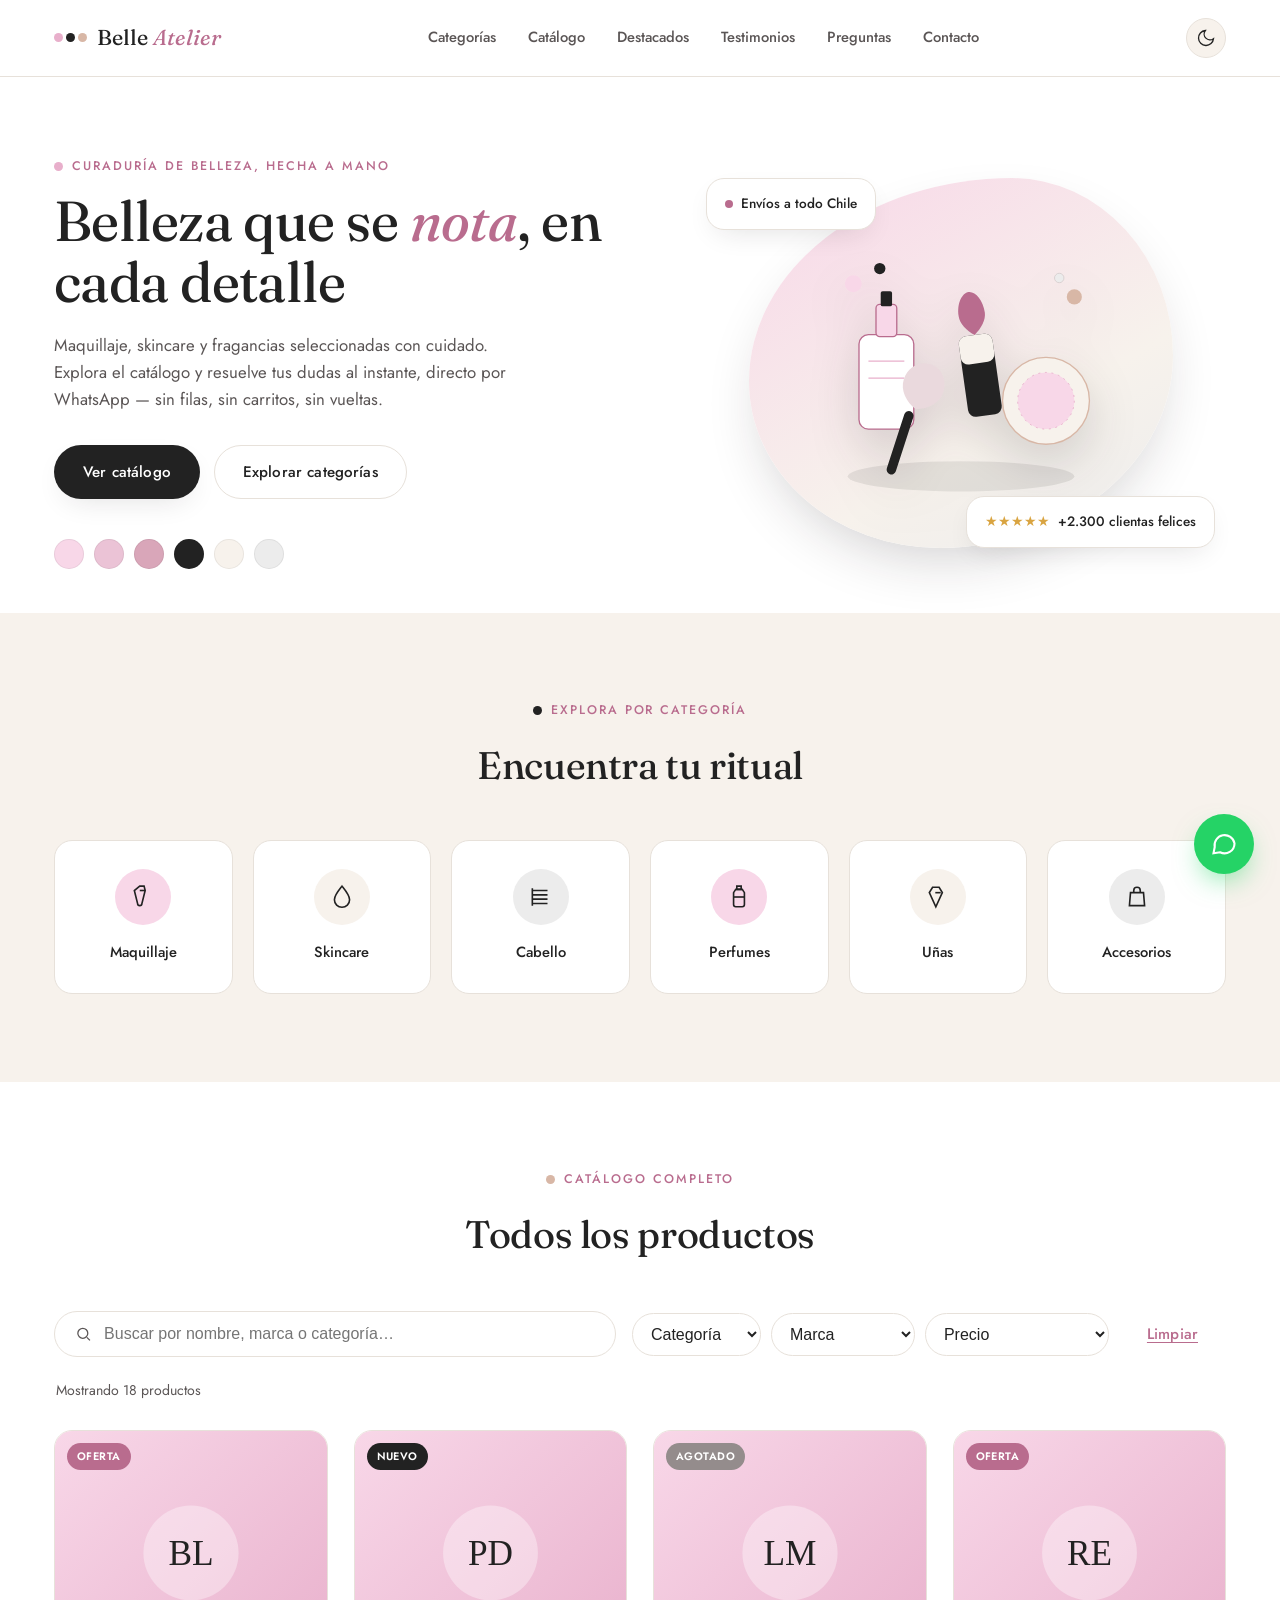
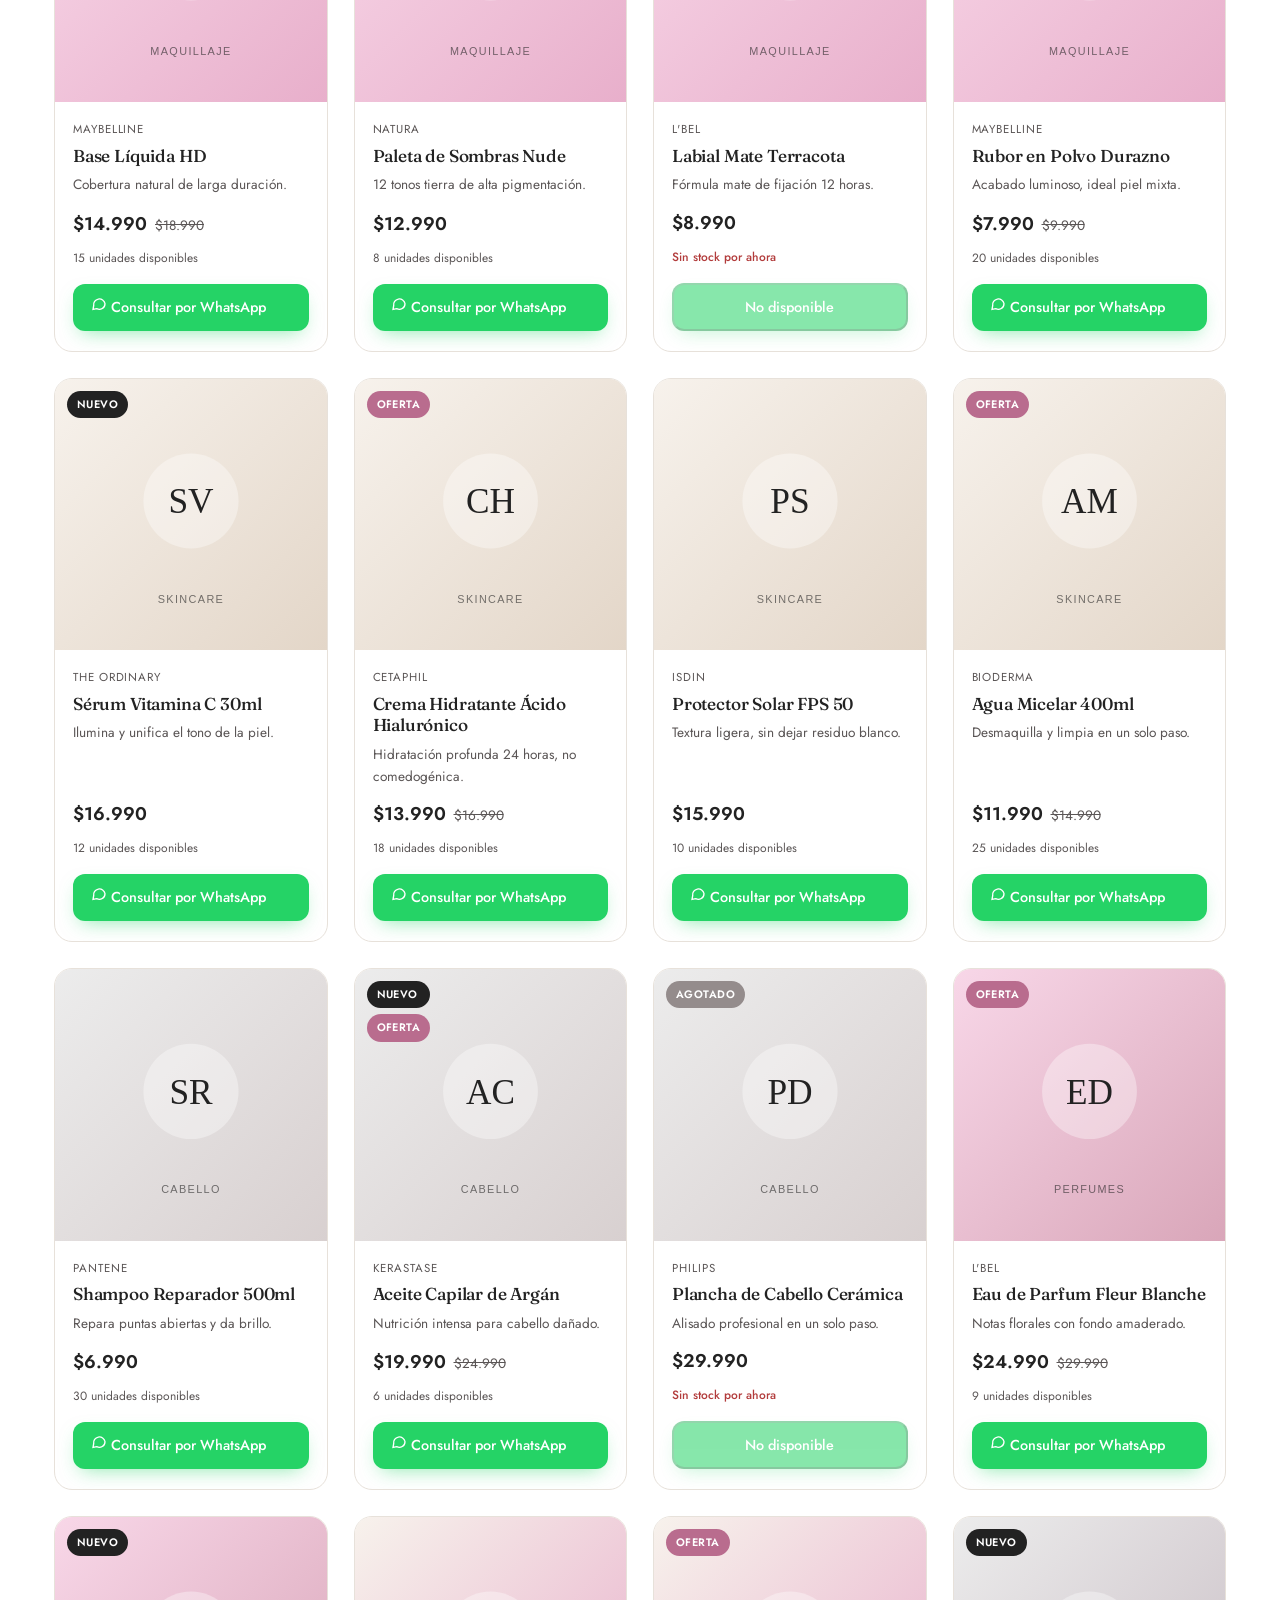
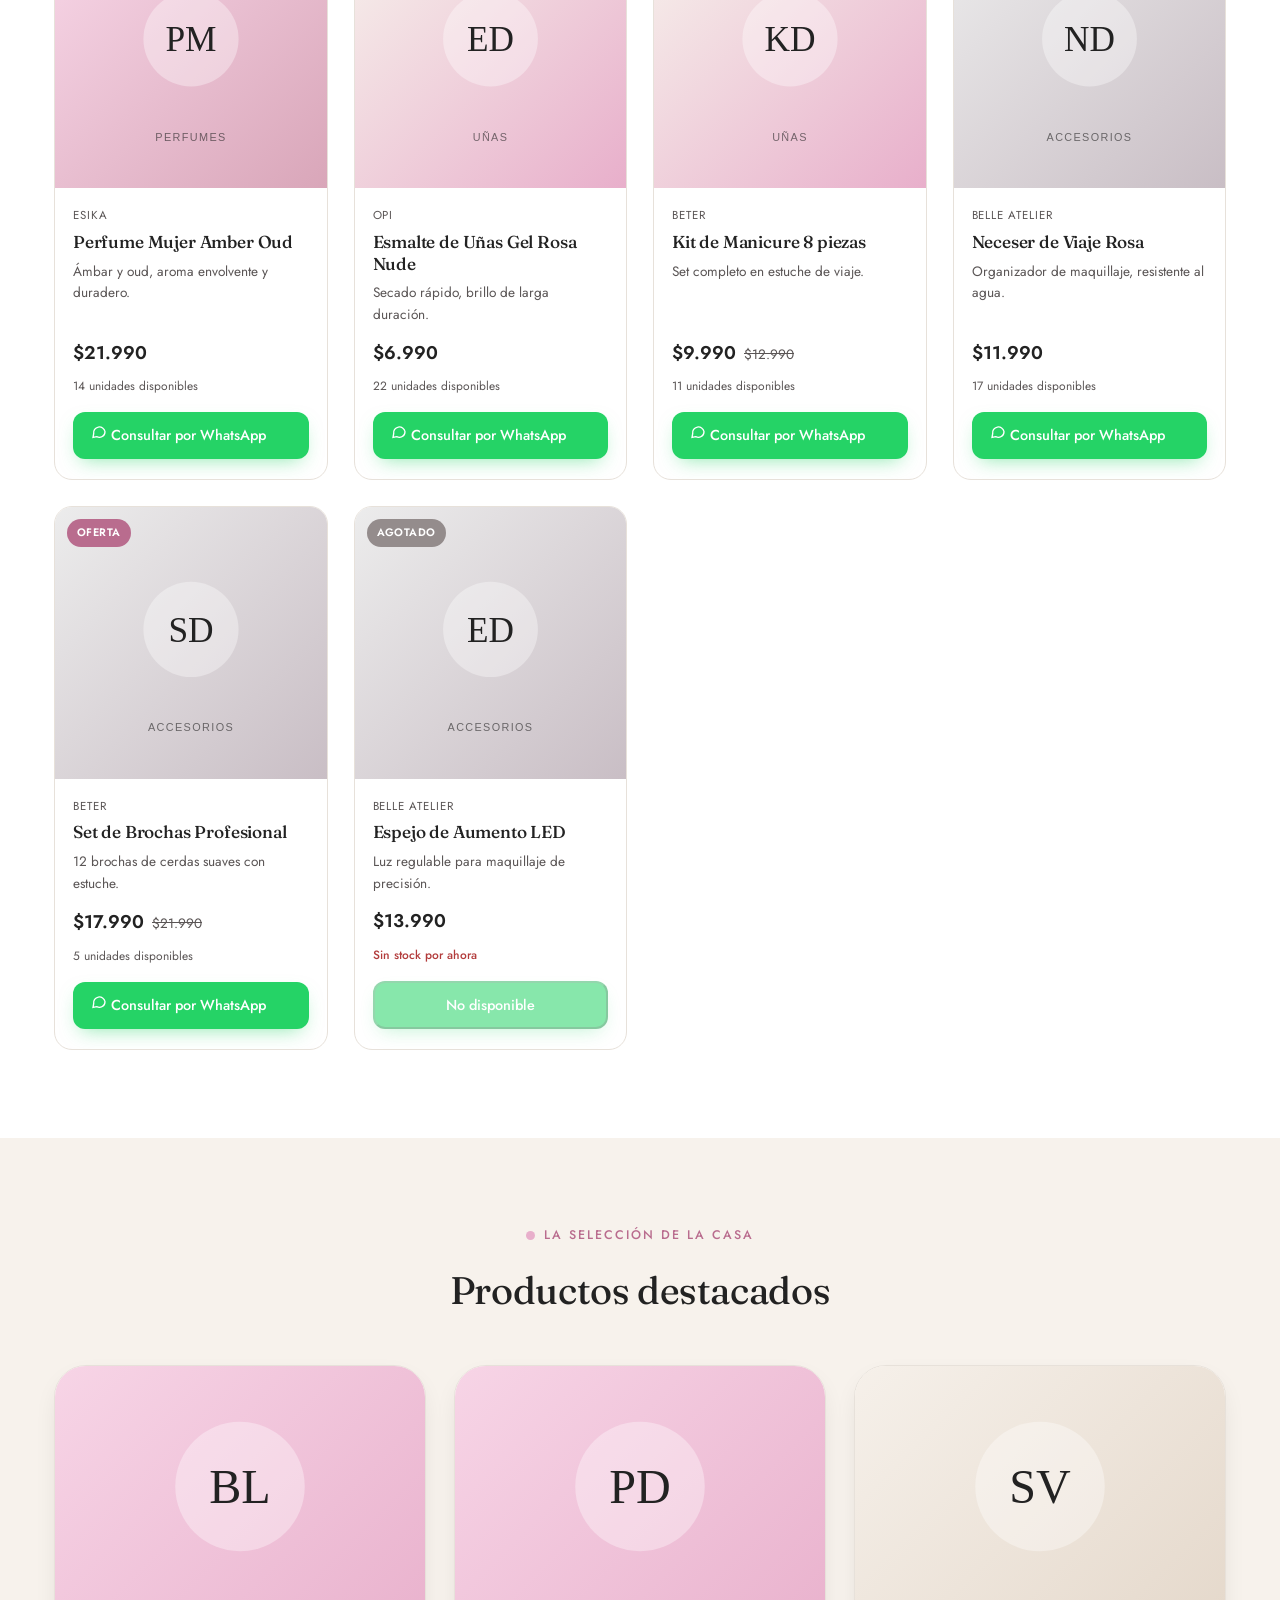
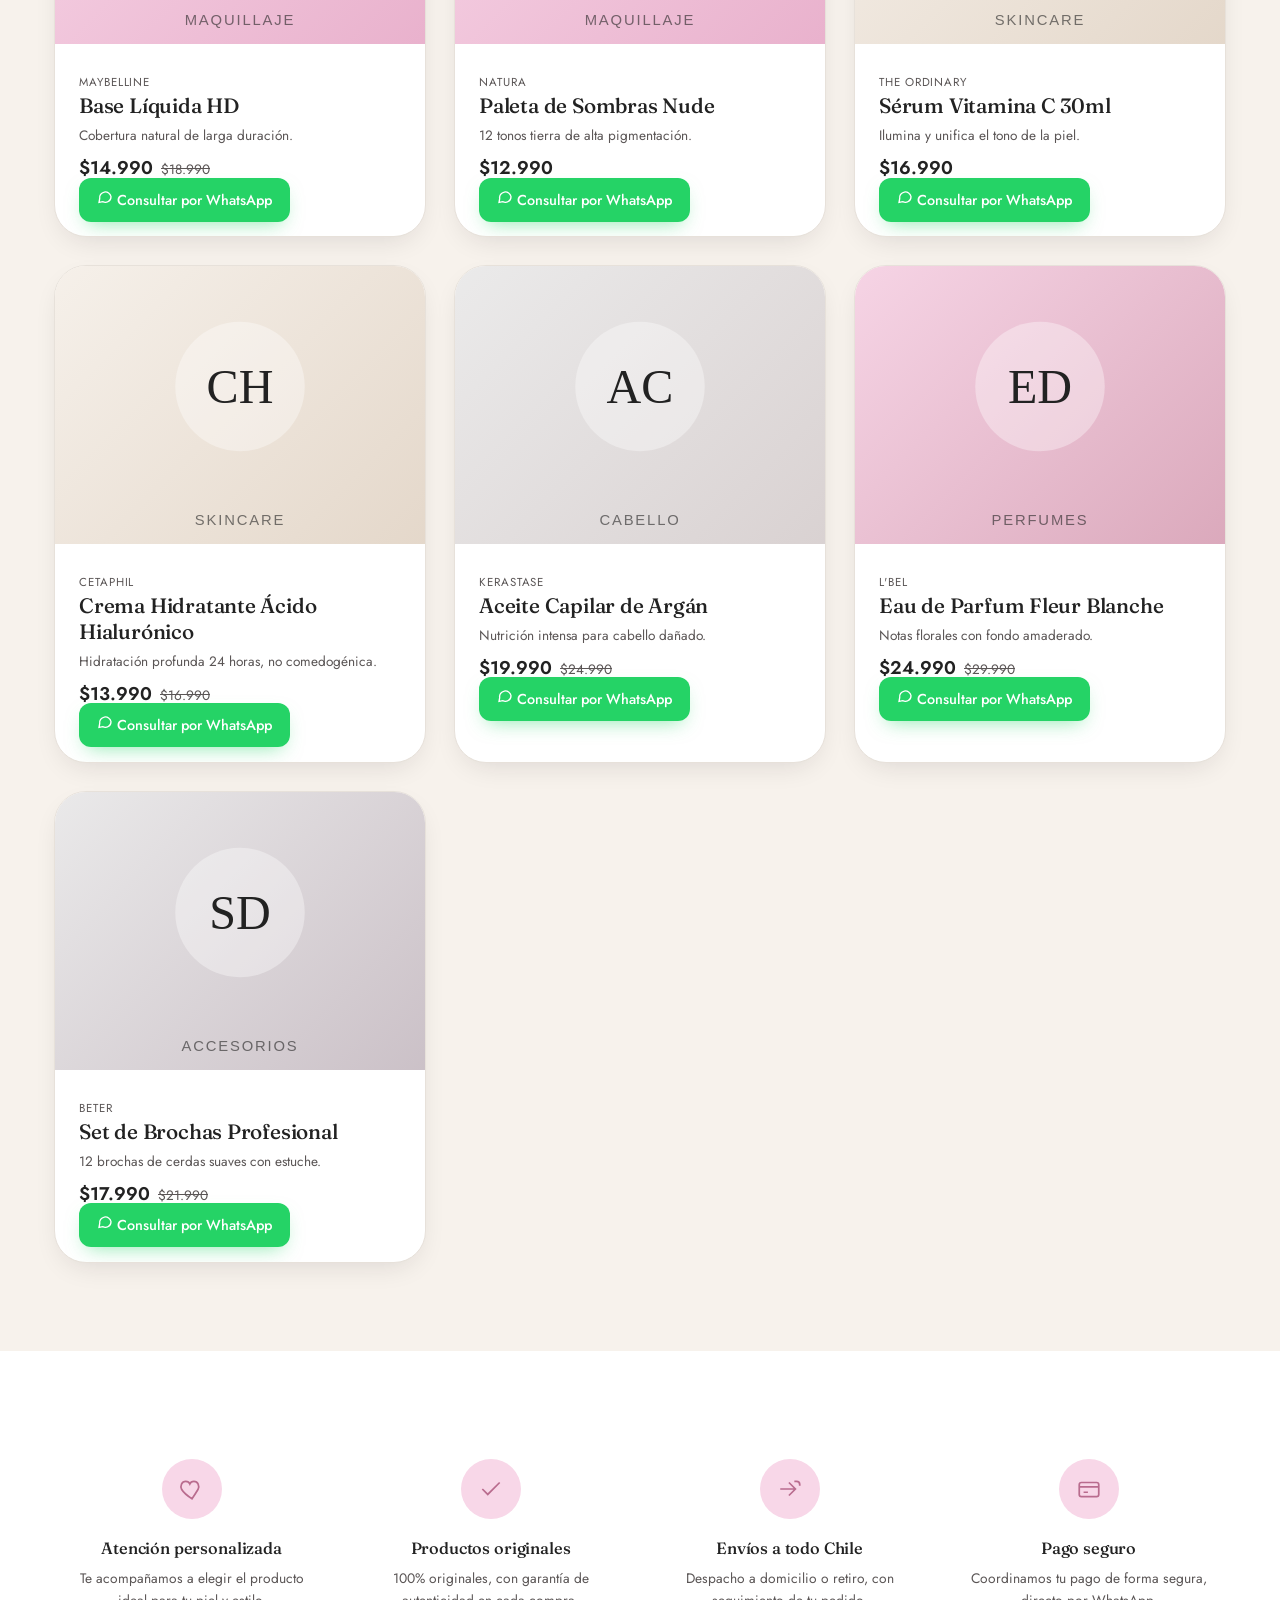
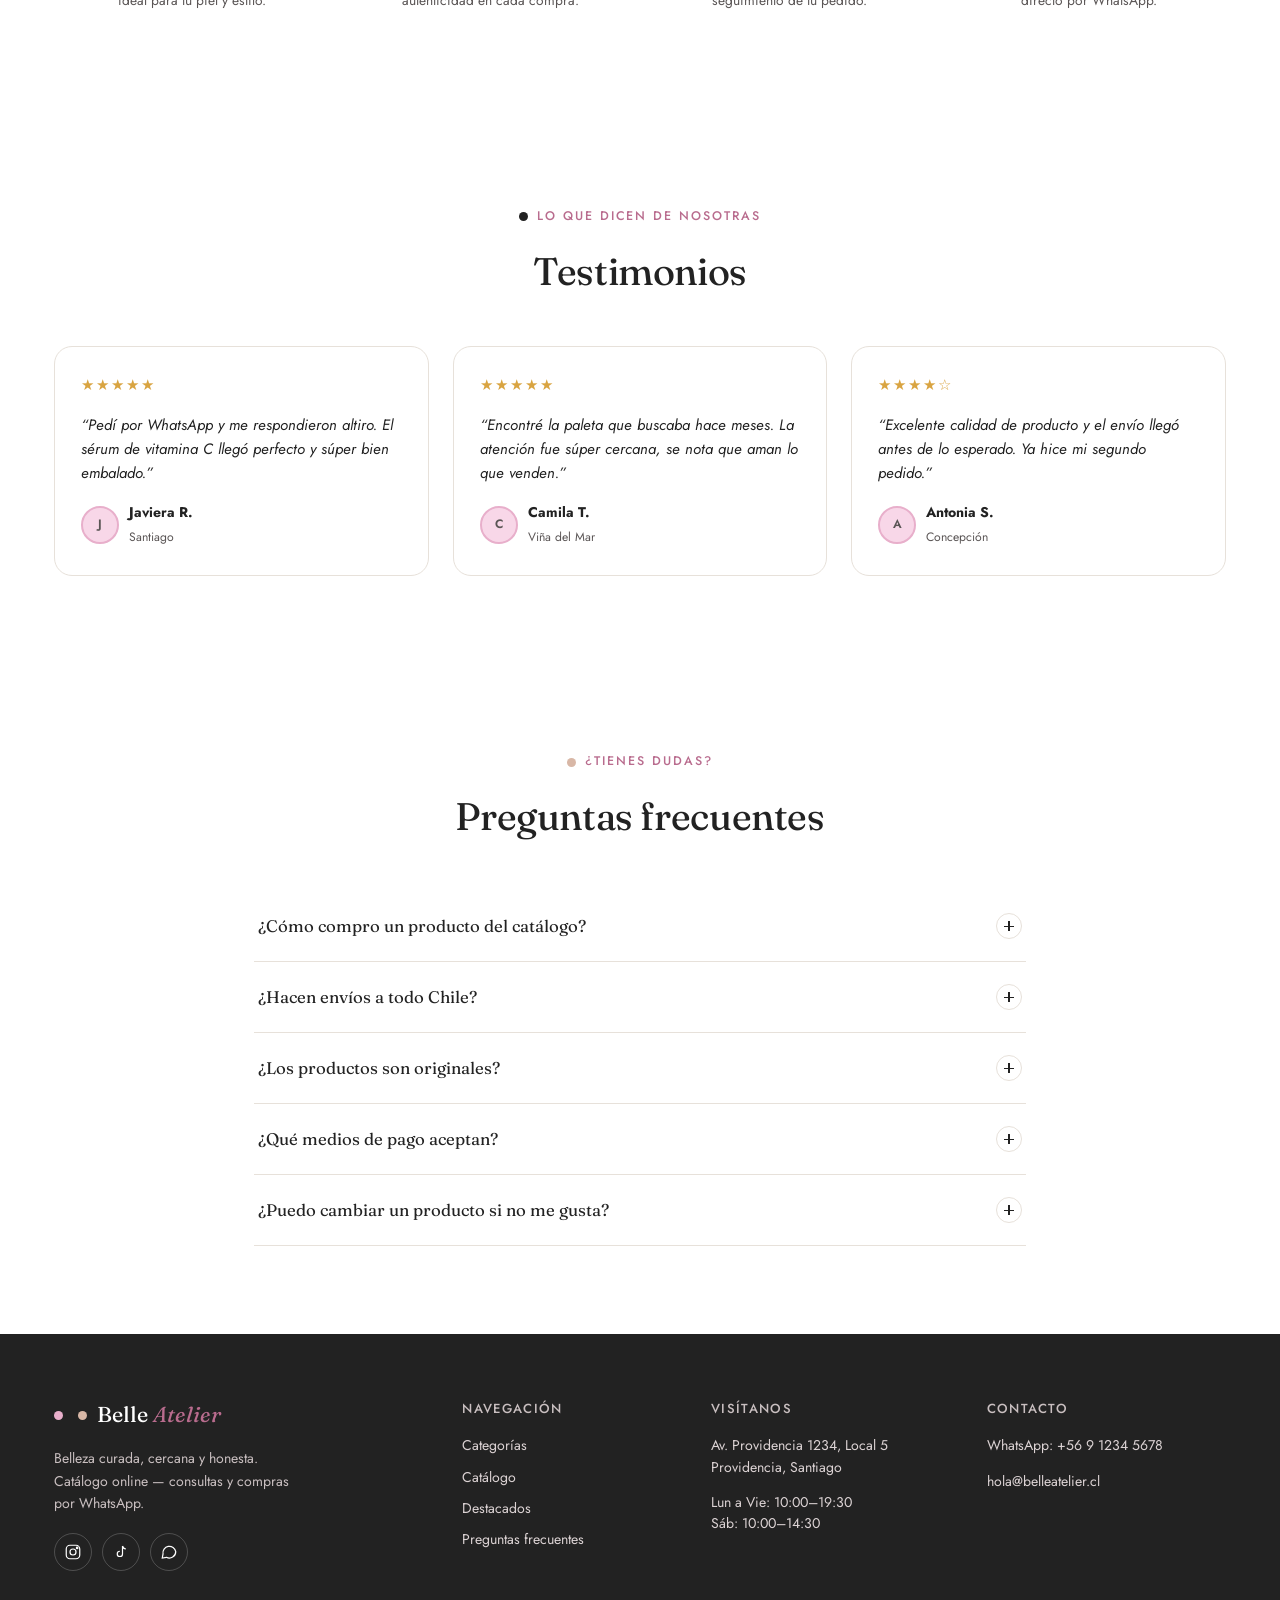
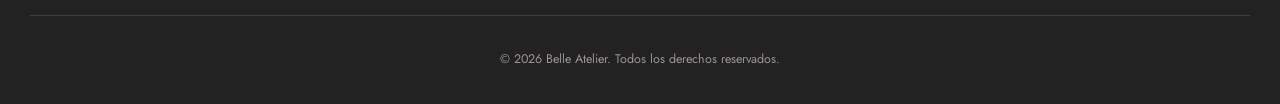
==== commit 8e540743: "Rename karemi.html to index.html" ====
--- a/index.html
+++ b/index.html
@@ -13,7 +13,567 @@
 <link rel="preconnect" href="https://fonts.googleapis.com">
 <link rel="preconnect" href="https://fonts.gstatic.com" crossorigin>
 <link href="https://fonts.googleapis.com/css2?family=Fraunces:ital,opsz,wght@0,9..144,300;0,9..144,450;0,9..144,600;1,9..144,450&family=Jost:wght@300;400;500;600&display=swap" rel="stylesheet">
-<link rel="stylesheet" href="style.css">
+<style>
+/* ======================================================
+   BELLE ATELIER — Catálogo de belleza
+   Sistema de diseño: tokens, tipografía, layout, componentes
+   ====================================================== */
+
+:root{
+  /* Paleta base (definida por el brief) */
+  --white:#FFFFFF;
+  --pink:#F8D7E8;
+  --pink-deep:#E8AFCB;
+  --rosewood:#B96C8E;      /* acento de marca derivado del rosa, para texto/botones sobre blanco */
+  --beige:#F7F2EC;
+  --gray:#ECECEC;
+  --ink:#222222;
+  --ink-soft:#5A5555;
+  --whatsapp:#25D366;
+  --whatsapp-dark:#1DA851;
+  --gold-line: #D8B7A6;
+
+  /* Superficies (modo claro) */
+  --bg:#FFFFFF;
+  --bg-alt:var(--beige);
+  --bg-card:#FFFFFF;
+  --border:#E7E1DA;
+  --text:var(--ink);
+  --text-muted:var(--ink-soft);
+  --shadow: 0 10px 30px -12px rgba(34,24,29,.16);
+  --shadow-lg: 0 24px 60px -20px rgba(34,24,29,.24);
+
+  /* Tipografía */
+  --font-display:'Fraunces', 'Iowan Old Style', serif;
+  --font-body:'Jost', 'Helvetica Neue', sans-serif;
+
+  --radius-s: 10px;
+  --radius-m: 18px;
+  --radius-l: 32px;
+}
+
+[data-theme="dark"]{
+  --bg:#1B1516;
+  --bg-alt:#221B1D;
+  --bg-card:#241C1E;
+  --border:#3A2E31;
+  --text:#F5EDEE;
+  --text-muted:#C8BABC;
+  --pink:#5C3A47;
+  --pink-deep:#7A4B5D;
+  --beige:#241D1E;
+  --gray:#2C2426;
+  --shadow: 0 10px 30px -12px rgba(0,0,0,.5);
+  --shadow-lg: 0 24px 60px -20px rgba(0,0,0,.6);
+}
+
+*,*::before,*::after{ box-sizing:border-box; }
+html{ scroll-behavior:smooth; }
+body{
+  margin:0;
+  background:var(--bg);
+  color:var(--text);
+  font-family:var(--font-body);
+  font-weight:400;
+  line-height:1.6;
+  -webkit-font-smoothing:antialiased;
+  transition:background .35s ease, color .35s ease;
+  overflow-x:hidden;
+}
+img{ max-width:100%; display:block; }
+a{ color:inherit; text-decoration:none; }
+ul{ margin:0; padding:0; list-style:none; }
+button{ font-family:inherit; cursor:pointer; }
+input,select,button{ font-size:1rem; }
+
+.container{
+  width:100%;
+  max-width:1220px;
+  margin:0 auto;
+  padding:0 24px;
+}
+
+h1,h2,h3,h4{
+  font-family:var(--font-display);
+  color:var(--text);
+  margin:0;
+  letter-spacing:-.01em;
+}
+
+/* ---------- Motivo de marca: swatch dots ---------- */
+.dot{ display:inline-block; width:9px; height:9px; border-radius:50%; }
+.dot-a{ background:var(--pink-deep); }
+.dot-b{ background:var(--ink); }
+.dot-c{ background:var(--gold-line); }
+
+.eyebrow{
+  display:flex; align-items:center; gap:9px;
+  font-family:var(--font-body);
+  font-size:.78rem;
+  letter-spacing:.16em;
+  text-transform:uppercase;
+  color:var(--rosewood);
+  font-weight:500;
+  margin:0 0 14px;
+}
+.eyebrow.center{ justify-content:center; }
+[data-theme="dark"] .eyebrow{ color:var(--pink-deep); }
+
+.section-title{
+  font-size:clamp(1.8rem, 3vw, 2.6rem);
+  font-weight:450;
+  margin-bottom:44px;
+}
+.section-title.center{ text-align:center; }
+.section-title em{ font-style:italic; color:var(--rosewood); }
+
+.section{ padding:88px 0; }
+.section.categorias, .section.destacados{ background:var(--bg-alt); }
+
+/* ---------- Botones ---------- */
+.btn{
+  display:inline-flex; align-items:center; justify-content:center; gap:8px;
+  padding:14px 28px;
+  border-radius:999px;
+  font-weight:500;
+  font-size:.95rem;
+  letter-spacing:.01em;
+  border:1px solid transparent;
+  transition:transform .28s cubic-bezier(.2,.8,.2,1), box-shadow .28s ease, background .28s ease, color .28s ease, border-color .28s ease;
+  white-space:nowrap;
+}
+.btn-primary{
+  background:var(--ink); color:var(--white);
+  box-shadow:var(--shadow);
+}
+.btn-primary:hover{ transform:translateY(-3px); box-shadow:var(--shadow-lg); }
+.btn-ghost{
+  background:transparent; color:var(--text); border-color:var(--border);
+}
+.btn-ghost:hover{ background:var(--pink); border-color:var(--pink); transform:translateY(-3px); }
+.btn-text{
+  background:none; border:none; color:var(--rosewood); font-weight:500; text-decoration:underline; text-underline-offset:3px;
+}
+.btn-whatsapp{
+  width:100%;
+  background:var(--whatsapp); color:#fff;
+  padding:12px 18px; border-radius:12px;
+  font-weight:500; font-size:.9rem;
+  box-shadow:0 8px 20px -8px rgba(37,211,102,.55);
+}
+.btn-whatsapp:hover{ background:var(--whatsapp-dark); transform:translateY(-2px); }
+.btn-whatsapp svg{ flex-shrink:0; }
+
+/* ============ HEADER ============ */
+.site-header{
+  position:sticky; top:0; z-index:200;
+  background:color-mix(in srgb, var(--bg) 88%, transparent);
+  backdrop-filter:blur(14px);
+  border-bottom:1px solid var(--border);
+}
+.header-inner{
+  display:flex; align-items:center; justify-content:space-between;
+  height:76px;
+}
+.logo{ display:flex; align-items:center; gap:10px; }
+.logo-mark{ display:inline-flex; gap:3px; }
+.logo-text{
+  font-family:var(--font-display);
+  font-size:1.35rem; font-weight:450; color:var(--text);
+}
+.logo-text em{ font-style:italic; color:var(--rosewood); }
+
+.main-nav{ display:flex; gap:32px; }
+.main-nav a{
+  font-size:.92rem; color:var(--text-muted); font-weight:500;
+  position:relative; padding:4px 0;
+  transition:color .2s ease;
+}
+.main-nav a::after{
+  content:''; position:absolute; left:0; right:100%; bottom:-2px; height:1.5px;
+  background:var(--rosewood); transition:right .28s ease;
+}
+.main-nav a:hover{ color:var(--text); }
+.main-nav a:hover::after{ right:0; }
+
+.header-actions{ display:flex; align-items:center; gap:10px; }
+.icon-btn{
+  width:40px; height:40px; border-radius:50%;
+  display:flex; align-items:center; justify-content:center;
+  background:var(--bg-alt); border:1px solid var(--border); color:var(--text);
+  transition:background .25s ease, transform .25s ease;
+}
+.icon-btn:hover{ background:var(--pink); transform:rotate(-12deg); }
+
+.hamburger{
+  display:none; flex-direction:column; justify-content:center; gap:5px;
+  width:40px; height:40px; background:none; border:none;
+}
+.hamburger span{
+  width:22px; height:1.6px; background:var(--text); margin:0 auto; transition:all .3s ease;
+}
+.hamburger.open span:nth-child(1){ transform:translateY(6.6px) rotate(45deg); }
+.hamburger.open span:nth-child(2){ opacity:0; }
+.hamburger.open span:nth-child(3){ transform:translateY(-6.6px) rotate(-45deg); }
+
+/* ============ HERO ============ */
+.hero{ padding:76px 0 40px; position:relative; }
+.hero-inner{
+  display:grid; grid-template-columns:1.05fr .95fr; gap:56px; align-items:center;
+}
+.hero-sub{ color:var(--text-muted); font-size:1.05rem; max-width:46ch; margin:20px 0 32px; }
+.hero h1{
+  font-size:clamp(2.4rem, 4.4vw, 3.6rem);
+  line-height:1.08;
+  font-weight:450;
+}
+.hero h1 em{ font-style:italic; color:var(--rosewood); }
+.hero-cta{ display:flex; gap:14px; flex-wrap:wrap; }
+
+.hero-swatches{ display:flex; gap:10px; margin-top:40px; }
+.hero-swatches span{
+  width:30px; height:30px; border-radius:50%;
+  background:var(--c);
+  border:1px solid rgba(0,0,0,.06);
+  box-shadow:var(--shadow);
+  transition:transform .25s ease;
+}
+.hero-swatches span:hover{ transform:translateY(-6px) scale(1.08); }
+
+.hero-art{
+  position:relative;
+  min-height:420px;
+  display:flex; align-items:center; justify-content:center;
+}
+.hero-blob{
+  position:absolute;
+  inset:6% 10%;
+  background:linear-gradient(150deg, var(--pink) 0%, var(--beige) 65%, var(--gray) 100%);
+  border-radius:62% 38% 55% 45% / 55% 48% 52% 45%;
+  box-shadow:var(--shadow-lg);
+  animation:blobMove 12s ease-in-out infinite;
+}
+@keyframes blobMove{
+  0%,100%{ border-radius:62% 38% 55% 45% / 55% 48% 52% 45%; }
+  50%{ border-radius:48% 52% 40% 60% / 45% 55% 45% 55%; }
+}
+.hero-illustration{
+  position:relative;
+  width:78%;
+  max-width:340px;
+  filter:drop-shadow(0 18px 24px rgba(34,24,29,.16));
+}
+.hero-card{
+  position:absolute;
+  background:var(--bg-card);
+  border:1px solid var(--border);
+  border-radius:var(--radius-m);
+  padding:14px 18px;
+  font-size:.85rem; font-weight:500;
+  box-shadow:var(--shadow);
+  display:flex; align-items:center; gap:8px;
+  animation:floatY 5s ease-in-out infinite;
+  max-width:calc(100% - 20px);
+}
+.hero-card-1{ top:6%; left:2%; }
+.hero-card-2{ bottom:6%; right:2%; color:#D9A441; animation-delay:1.4s; }
+.hero-card-2 span{ color:var(--text); font-weight:500; }
+.mini-dot{ width:8px; height:8px; border-radius:50%; background:var(--rosewood); flex-shrink:0; }
+@keyframes floatY{ 0%,100%{ transform:translateY(0);} 50%{ transform:translateY(-10px);} }
+
+/* ============ CATEGORIAS ============ */
+.cat-grid{
+  display:grid; grid-template-columns:repeat(6, 1fr); gap:20px;
+}
+.cat-card{
+  background:var(--bg-card);
+  border:1px solid var(--border);
+  border-radius:var(--radius-m);
+  padding:28px 16px;
+  text-align:center;
+  cursor:pointer;
+  transition:transform .3s cubic-bezier(.2,.8,.2,1), box-shadow .3s ease, border-color .3s ease;
+}
+.cat-card:hover{ transform:translateY(-8px); box-shadow:var(--shadow-lg); border-color:var(--pink-deep); }
+.cat-icon{
+  width:56px; height:56px; margin:0 auto 14px;
+  display:flex; align-items:center; justify-content:center;
+  border-radius:50%;
+  background:var(--cat-color, var(--pink));
+  color:var(--ink);
+}
+.cat-card span.cat-name{ font-weight:500; font-size:.92rem; }
+
+/* ============ TOOLBAR: buscador + filtros ============ */
+.toolbar{
+  display:flex; flex-wrap:wrap; gap:16px; align-items:center; justify-content:space-between;
+  margin-bottom:8px;
+}
+.search-wrap{
+  flex:1 1 280px;
+  display:flex; align-items:center; gap:10px;
+  background:var(--bg-card);
+  border:1px solid var(--border);
+  border-radius:999px;
+  padding:12px 20px;
+  color:var(--text-muted);
+  transition:border-color .25s ease, box-shadow .25s ease;
+}
+.search-wrap:focus-within{ border-color:var(--rosewood); box-shadow:0 0 0 4px color-mix(in srgb, var(--pink) 60%, transparent); }
+.search-wrap input{
+  border:none; outline:none; background:transparent; width:100%; color:var(--text);
+}
+.filtros{ display:flex; gap:10px; flex-wrap:wrap; align-items:center; }
+.filtros select{
+  padding:11px 14px;
+  border-radius:999px;
+  border:1px solid var(--border);
+  background:var(--bg-card);
+  color:var(--text);
+}
+.contador{
+  color:var(--text-muted); font-size:.88rem; margin:20px 2px 28px;
+}
+
+/* ============ GRID DE PRODUCTOS ============ */
+.productos-grid{
+  display:grid; grid-template-columns:repeat(4, 1fr); gap:26px;
+}
+.producto-card{
+  background:var(--bg-card);
+  border:1px solid var(--border);
+  border-radius:var(--radius-m);
+  overflow:hidden;
+  display:flex; flex-direction:column;
+  transition:transform .32s cubic-bezier(.2,.8,.2,1), box-shadow .32s ease;
+  position:relative;
+}
+.producto-card:hover{ transform:translateY(-6px); box-shadow:var(--shadow-lg); }
+
+.producto-media{ position:relative; aspect-ratio:1/1; background:var(--bg-alt); overflow:hidden; }
+.producto-media img{ width:100%; height:100%; object-fit:cover; transition:transform .5s ease; }
+.producto-card:hover .producto-media img{ transform:scale(1.06); }
+
+.badges{ position:absolute; top:12px; left:12px; display:flex; flex-direction:column; gap:6px; z-index:2; }
+.badge{
+  font-size:.68rem; font-weight:600; letter-spacing:.04em; text-transform:uppercase;
+  padding:5px 10px; border-radius:999px; color:#fff;
+}
+.badge-nuevo{ background:var(--ink); }
+.badge-oferta{ background:var(--rosewood); }
+.badge-agotado{ background:#948C8C; }
+
+.producto-body{ padding:18px 18px 20px; display:flex; flex-direction:column; gap:6px; flex:1; }
+.producto-marca{ font-size:.72rem; text-transform:uppercase; letter-spacing:.08em; color:var(--text-muted); }
+.producto-nombre{ font-family:var(--font-display); font-size:1.08rem; font-weight:500; line-height:1.25; }
+.producto-desc{ font-size:.85rem; color:var(--text-muted); flex:1; margin:2px 0 6px; }
+.producto-precios{ display:flex; align-items:baseline; gap:8px; margin-bottom:4px; }
+.precio{ font-size:1.15rem; font-weight:600; color:var(--text); }
+.precio-anterior{ font-size:.85rem; color:var(--text-muted); text-decoration:line-through; }
+.producto-stock{ font-size:.75rem; color:var(--text-muted); margin-bottom:10px; }
+.producto-stock.agotado{ color:#B23B3B; font-weight:500; }
+
+/* ============ DESTACADOS (cards grandes) ============ */
+.destacados-grid{
+  display:grid; grid-template-columns:repeat(3, 1fr); gap:28px;
+}
+.destacado-card{
+  background:var(--bg-card);
+  border:1px solid var(--border);
+  border-radius:var(--radius-l);
+  overflow:hidden;
+  box-shadow:var(--shadow);
+  transition:transform .32s ease, box-shadow .32s ease;
+}
+.destacado-card:hover{ transform:translateY(-8px); box-shadow:var(--shadow-lg); }
+.destacado-media{ aspect-ratio:4/3; background:var(--bg-alt); overflow:hidden; }
+.destacado-media img{ width:100%; height:100%; object-fit:cover; }
+.destacado-body{ padding:24px; }
+.destacado-body .producto-marca{ margin-bottom:2px; }
+.destacado-body .producto-nombre{ font-size:1.3rem; margin-bottom:6px; }
+
+.sin-resultados{ text-align:center; color:var(--text-muted); padding:60px 20px; display:none; }
+.sin-resultados[hidden]{ display:none; }
+
+/* ============ BENEFICIOS ============ */
+.beneficios-grid{
+  display:grid; grid-template-columns:repeat(4, 1fr); gap:24px;
+}
+.beneficio{ text-align:center; padding:20px 14px; }
+.beneficio-icon{
+  width:60px; height:60px; margin:0 auto 16px;
+  border-radius:50%;
+  display:flex; align-items:center; justify-content:center;
+  background:var(--pink); color:var(--rosewood);
+}
+.beneficio h3{ font-size:1.02rem; font-weight:500; margin-bottom:6px; }
+.beneficio p{ font-size:.86rem; color:var(--text-muted); margin:0; }
+
+/* ============ TESTIMONIOS ============ */
+.testimonios-grid{
+  display:grid; grid-template-columns:repeat(3, 1fr); gap:24px;
+}
+.testimonio-card{
+  background:var(--bg-card);
+  border:1px solid var(--border);
+  border-radius:var(--radius-m);
+  padding:26px;
+  transition:transform .3s ease, box-shadow .3s ease;
+}
+.testimonio-card:hover{ transform:translateY(-6px); box-shadow:var(--shadow); }
+.estrellas{ color:#D9A441; letter-spacing:2px; margin-bottom:10px; font-size:.95rem; }
+.testimonio-texto{ color:var(--text); font-size:.94rem; margin-bottom:16px; font-style:italic; }
+.testimonio-autor{ display:flex; align-items:center; gap:10px; }
+.avatar{
+  width:38px; height:38px; border-radius:50%;
+  display:flex; align-items:center; justify-content:center;
+  background:var(--pink); color:var(--rosewood); font-weight:600; font-size:.85rem;
+  border:2px solid var(--pink-deep);
+}
+.testimonio-autor strong{ font-size:.88rem; display:block; }
+.testimonio-autor span{ font-size:.76rem; color:var(--text-muted); }
+
+/* ============ FAQ / ACORDEON ============ */
+.faq-inner{ max-width:820px; }
+.accordion-item{
+  border-bottom:1px solid var(--border);
+}
+.accordion-trigger{
+  width:100%; display:flex; align-items:center; justify-content:space-between;
+  background:none; border:none; padding:22px 4px; text-align:left;
+  font-family:var(--font-display); font-size:1.05rem; color:var(--text);
+}
+.accordion-trigger .plus{
+  width:26px; height:26px; border-radius:50%; border:1px solid var(--border);
+  display:flex; align-items:center; justify-content:center; flex-shrink:0; margin-left:16px;
+  transition:transform .3s ease, background .3s ease;
+  position:relative;
+}
+.accordion-trigger .plus::before, .accordion-trigger .plus::after{
+  content:''; position:absolute; background:var(--text); transition:transform .3s ease, opacity .3s ease;
+}
+.accordion-trigger .plus::before{ width:10px; height:1.4px; }
+.accordion-trigger .plus::after{ width:1.4px; height:10px; }
+.accordion-item.open .accordion-trigger .plus{ background:var(--pink); transform:rotate(180deg); }
+.accordion-item.open .accordion-trigger .plus::after{ opacity:0; }
+
+.accordion-panel{
+  max-height:0; overflow:hidden; transition:max-height .38s ease;
+}
+.accordion-panel p{ padding:0 4px 22px; color:var(--text-muted); font-size:.92rem; max-width:65ch; }
+
+/* ============ FOOTER ============ */
+.site-footer{ background:var(--ink); color:#F3EDEE; padding:64px 0 0; }
+[data-theme="dark"] .site-footer{ background:#120E0F; }
+.footer-grid{
+  display:grid; grid-template-columns:1.4fr .8fr .9fr .9fr; gap:36px;
+  padding-bottom:44px; border-bottom:1px solid rgba(255,255,255,.12);
+}
+.footer-brand p{ color:#C9BFC0; font-size:.88rem; margin:14px 0 18px; max-width:32ch; }
+.logo-footer .logo-text{ color:#fff; }
+.social-row{ display:flex; gap:10px; }
+.social-btn{
+  width:38px; height:38px; border-radius:50%; border:1px solid rgba(255,255,255,.2);
+  display:flex; align-items:center; justify-content:center; color:#fff;
+  transition:background .25s ease, transform .25s ease;
+}
+.social-btn:hover{ background:var(--pink-deep); color:var(--ink); transform:translateY(-3px); }
+.footer-col h4{ font-family:var(--font-body); font-size:.82rem; text-transform:uppercase; letter-spacing:.1em; color:#C9BFC0; margin-bottom:16px; font-weight:500; }
+.footer-col a, .footer-col p{ display:block; color:#DCD3D4; font-size:.88rem; margin-bottom:10px; line-height:1.5; }
+.footer-col a:hover{ color:var(--pink-deep); }
+.footer-bottom{ text-align:center; padding:22px 0; font-size:.78rem; color:#9E9394; }
+
+/* ============ FLOTANTES ============ */
+.whatsapp-float{
+  position:fixed; bottom:26px; right:26px; z-index:300;
+  width:60px; height:60px; border-radius:50%;
+  background:var(--whatsapp);
+  display:flex; align-items:center; justify-content:center;
+  box-shadow:0 12px 28px -8px rgba(37,211,102,.6);
+  animation:pulseWA 2.6s ease-in-out infinite;
+  transition:transform .25s ease;
+}
+.whatsapp-float:hover{ transform:scale(1.08); }
+@keyframes pulseWA{
+  0%,100%{ box-shadow:0 12px 28px -8px rgba(37,211,102,.6); }
+  50%{ box-shadow:0 12px 34px -4px rgba(37,211,102,.85); }
+}
+
+.back-to-top{
+  position:fixed; bottom:26px; left:26px; z-index:300;
+  width:44px; height:44px; border-radius:50%;
+  background:var(--bg-card); border:1px solid var(--border); color:var(--text);
+  display:flex; align-items:center; justify-content:center;
+  box-shadow:var(--shadow);
+  opacity:0; visibility:hidden; transform:translateY(10px);
+  transition:opacity .3s ease, transform .3s ease, visibility .3s ease;
+}
+.back-to-top.visible{ opacity:1; visibility:visible; transform:translateY(0); }
+.back-to-top:hover{ background:var(--pink); }
+
+/* ============ ANIMACIONES DE ENTRADA ============ */
+.fade-in{ opacity:0; transform:translateY(22px); transition:opacity .7s ease, transform .7s ease; }
+.fade-in.visible{ opacity:1; transform:translateY(0); }
+
+/* ============ RESPONSIVE ============ */
+@media (max-width: 1080px){
+  .cat-grid{ grid-template-columns:repeat(3, 1fr); }
+  .productos-grid{ grid-template-columns:repeat(3, 1fr); }
+  .destacados-grid{ grid-template-columns:repeat(2, 1fr); }
+  .testimonios-grid{ grid-template-columns:repeat(2, 1fr); }
+  .beneficios-grid{ grid-template-columns:repeat(2, 1fr); }
+  .footer-grid{ grid-template-columns:1fr 1fr; }
+}
+
+@media (max-width: 880px){
+  .hero-inner{ grid-template-columns:1fr; }
+  .hero-art{ order:-1; min-height:280px; }
+  .main-nav{
+    position:fixed; top:76px; left:0; right:0; bottom:0;
+    background:var(--bg); flex-direction:column; gap:0;
+    padding:12px 24px 40px;
+    transform:translateX(-100%);
+    transition:transform .35s cubic-bezier(.2,.8,.2,1);
+    z-index:150; overflow-y:auto;
+  }
+  .main-nav.open{ transform:translateX(0); }
+  .main-nav a{ padding:16px 0; border-bottom:1px solid var(--border); font-size:1.05rem; }
+  .hamburger{ display:flex; }
+}
+
+@media (max-width: 720px){
+  .section{ padding:64px 0; }
+  .cat-grid{ grid-template-columns:repeat(2, 1fr); }
+  .productos-grid{ grid-template-columns:repeat(2, 1fr); }
+  .destacados-grid{ grid-template-columns:1fr; }
+  .testimonios-grid{ grid-template-columns:1fr; }
+  .beneficios-grid{ grid-template-columns:1fr 1fr; }
+  .footer-grid{ grid-template-columns:1fr; }
+  .toolbar{ flex-direction:column; align-items:stretch; }
+  .filtros{ justify-content:space-between; }
+  .filtros select{ flex:1 1 auto; }
+}
+
+@media (max-width: 480px){
+  .cat-grid{ grid-template-columns:repeat(2, 1fr); }
+  .productos-grid{ grid-template-columns:1fr 1fr; gap:14px; }
+  .producto-body{ padding:12px 12px 14px; }
+  .producto-nombre{ font-size:.94rem; }
+  .beneficios-grid{ grid-template-columns:1fr 1fr; }
+  .hero-cta{ flex-direction:column; align-items:stretch; }
+  .hero-swatches{ display:none; }
+}
+
+@media (prefers-reduced-motion: reduce){
+  *{ animation:none !important; transition:none !important; }
+}
+
+/* Foco visible accesible */
+a:focus-visible, button:focus-visible, input:focus-visible, select:focus-visible{
+  outline:2px solid var(--rosewood); outline-offset:3px;
+}
+
+</style>
 </head>
 <body>
 
@@ -65,6 +625,35 @@
     </div>
     <div class="hero-art fade-in" aria-hidden="true">
       <div class="hero-blob"></div>
+      <svg class="hero-illustration" viewBox="0 0 360 360" xmlns="http://www.w3.org/2000/svg">
+        <ellipse cx="180" cy="300" rx="120" ry="16" fill="#000000" opacity=".08"/>
+        <!-- perfume -->
+        <rect x="72" y="150" width="58" height="100" rx="10" fill="#FFFFFF" stroke="#B96C8E" stroke-width="1.4"/>
+        <rect x="90" y="118" width="22" height="34" rx="4" fill="#F8D7E8" stroke="#B96C8E" stroke-width="1.4"/>
+        <rect x="95" y="104" width="12" height="16" rx="2" fill="#222222"/>
+        <line x1="82" y1="178" x2="120" y2="178" stroke="#E8AFCB" stroke-width="1.2"/>
+        <line x1="82" y1="196" x2="120" y2="196" stroke="#E8AFCB" stroke-width="1.2"/>
+        <!-- labial -->
+        <g transform="rotate(-8 200 190)">
+          <rect x="182" y="150" width="36" height="86" rx="8" fill="#222222"/>
+          <rect x="182" y="150" width="36" height="30" rx="8" fill="#F7F2EC"/>
+          <path d="M186 128c0-14 7-24 14-24s14 10 14 24c0 8-6 16-14 22-8-6-14-14-14-22Z" fill="#B96C8E"/>
+        </g>
+        <!-- polvera / compacto -->
+        <circle cx="270" cy="220" r="46" fill="#F7F2EC" stroke="#D8B7A6" stroke-width="1.4"/>
+        <circle cx="270" cy="220" r="30" fill="#F8D7E8"/>
+        <circle cx="270" cy="220" r="30" fill="none" stroke="#E8AFCB" stroke-width="1" stroke-dasharray="2 5"/>
+        <!-- brocha -->
+        <g transform="rotate(18 118 260)">
+          <rect x="112" y="230" width="10" height="70" rx="5" fill="#222222"/>
+          <path d="M100 200c0-14 10-24 22-24s22 10 22 24c0 12-10 22-22 26-12-4-22-14-22-26Z" fill="#EAD9DD"/>
+        </g>
+        <!-- swatches flotantes -->
+        <circle cx="66" cy="96" r="9" fill="#F8D7E8"/>
+        <circle cx="94" cy="80" r="6" fill="#222222"/>
+        <circle cx="300" cy="110" r="8" fill="#D8B7A6"/>
+        <circle cx="284" cy="90" r="5" fill="#ECECEC" stroke="#D8D0D0" stroke-width="1"/>
+      </svg>
       <div class="hero-card hero-card-1">
         <span class="mini-dot"></span> Envíos a todo Chile
       </div>
@@ -232,6 +821,485 @@
   <svg width="18" height="18" viewBox="0 0 24 24" fill="none" stroke="currentColor" stroke-width="2"><path d="M12 19V5M5 12l7-7 7 7"/></svg>
 </button>
 
-<script src="script.js"></script>
+<script>
+/* ======================================================
+   BELLE ATELIER — script.js
+   Toda la data y la lógica del catálogo vive acá.
+   Para agregar productos nuevos: solo suma objetos al
+   arreglo `productos`. El resto de la página se genera solo.
+   ====================================================== */
+
+/* -------- 1. CONFIGURACIÓN -------- */
+// Cambia este número para redirigir todas las consultas de WhatsApp.
+const NUMERO_WHATSAPP = "56912345678";
+
+/* -------- 2. DATA DE CATEGORÍAS (icono + color de swatch) -------- */
+const categorias = [
+  {
+    nombre: "Maquillaje",
+    color: "#F8D7E8",
+    icono: `<svg width="26" height="26" viewBox="0 0 24 24" fill="none" stroke="currentColor" stroke-width="1.5"><path d="M9 2h4l1 4-3 12a2 2 0 0 1-4 0L4 6l5-4Z"/><path d="M9 6h5"/></svg>`
+  },
+  {
+    nombre: "Skincare",
+    color: "#F7F2EC",
+    icono: `<svg width="26" height="26" viewBox="0 0 24 24" fill="none" stroke="currentColor" stroke-width="1.5"><path d="M12 2c4 5 7 8.5 7 12.5A7 7 0 0 1 5 14.5C5 10.5 8 7 12 2Z"/></svg>`
+  },
+  {
+    nombre: "Cabello",
+    color: "#ECECEC",
+    icono: `<svg width="26" height="26" viewBox="0 0 24 24" fill="none" stroke="currentColor" stroke-width="1.5"><path d="M4 4v16M4 6h14M4 10h14M4 14h14M4 18h14"/></svg>`
+  },
+  {
+    nombre: "Perfumes",
+    color: "#F8D7E8",
+    icono: `<svg width="26" height="26" viewBox="0 0 24 24" fill="none" stroke="currentColor" stroke-width="1.5"><path d="M10 2h4v3h-4z"/><path d="M9 5h6l2 3v11a2 2 0 0 1-2 2H9a2 2 0 0 1-2-2V8l2-3Z"/><path d="M7 12h10"/></svg>`
+  },
+  {
+    nombre: "Uñas",
+    color: "#F7F2EC",
+    icono: `<svg width="26" height="26" viewBox="0 0 24 24" fill="none" stroke="currentColor" stroke-width="1.5"><path d="M7 3h6l3 5-6 13L4 8Z"/><path d="M9.5 8h5"/></svg>`
+  },
+  {
+    nombre: "Accesorios",
+    color: "#ECECEC",
+    icono: `<svg width="26" height="26" viewBox="0 0 24 24" fill="none" stroke="currentColor" stroke-width="1.5"><path d="M6 8h12l1 12H5L6 8Z"/><path d="M9 8V6a3 3 0 0 1 6 0v2"/></svg>`
+  }
+];
+
+/* -------- 3. DATA DE PRODUCTOS -------- */
+// Estructura de referencia:
+// { id, nombre, marca, categoria, precio, precioAnterior, stock, imagen, descripcion, nuevo, destacado }
+const productos = [
+  { id:1,  nombre:"Base Líquida HD",            marca:"Maybelline", categoria:"Maquillaje", precio:14990, precioAnterior:18990, stock:15, imagen:"img/base-liquida-hd.jpg",      descripcion:"Cobertura natural de larga duración.",                 nuevo:false, destacado:true  },
+  { id:2,  nombre:"Paleta de Sombras Nude",      marca:"Natura",     categoria:"Maquillaje", precio:12990, precioAnterior:null,  stock:8,  imagen:"img/paleta-sombras-nude.jpg",   descripcion:"12 tonos tierra de alta pigmentación.",                nuevo:true,  destacado:true  },
+  { id:3,  nombre:"Labial Mate Terracota",       marca:"L'Bel",      categoria:"Maquillaje", precio:8990,  precioAnterior:null,  stock:0,  imagen:"img/labial-mate-terracota.jpg", descripcion:"Fórmula mate de fijación 12 horas.",                   nuevo:false, destacado:false },
+  { id:4,  nombre:"Rubor en Polvo Durazno",      marca:"Maybelline", categoria:"Maquillaje", precio:7990,  precioAnterior:9990,  stock:20, imagen:"img/rubor-durazno.jpg",         descripcion:"Acabado luminoso, ideal piel mixta.",                  nuevo:false, destacado:false },
+  { id:5,  nombre:"Sérum Vitamina C 30ml",       marca:"The Ordinary", categoria:"Skincare", precio:16990, precioAnterior:null, stock:12, imagen:"img/serum-vitamina-c.jpg",      descripcion:"Ilumina y unifica el tono de la piel.",                nuevo:true,  destacado:true  },
+  { id:6,  nombre:"Crema Hidratante Ácido Hialurónico", marca:"Cetaphil", categoria:"Skincare", precio:13990, precioAnterior:16990, stock:18, imagen:"img/crema-hialuronico.jpg", descripcion:"Hidratación profunda 24 horas, no comedogénica.",     nuevo:false, destacado:true  },
+  { id:7,  nombre:"Protector Solar FPS 50",      marca:"Isdin",      categoria:"Skincare",   precio:15990, precioAnterior:null,  stock:10, imagen:"img/protector-solar-fps50.jpg", descripcion:"Textura ligera, sin dejar residuo blanco.",            nuevo:false, destacado:false },
+  { id:8,  nombre:"Agua Micelar 400ml",          marca:"Bioderma",   categoria:"Skincare",   precio:11990, precioAnterior:14990, stock:25, imagen:"img/agua-micelar.jpg",          descripcion:"Desmaquilla y limpia en un solo paso.",                nuevo:false, destacado:false },
+  { id:9,  nombre:"Shampoo Reparador 500ml",     marca:"Pantene",    categoria:"Cabello",    precio:6990,  precioAnterior:null,  stock:30, imagen:"img/shampoo-reparador.jpg",     descripcion:"Repara puntas abiertas y da brillo.",                  nuevo:false, destacado:false },
+  { id:10, nombre:"Aceite Capilar de Argán",     marca:"Kerastase",  categoria:"Cabello",    precio:19990, precioAnterior:24990, stock:6,  imagen:"img/aceite-argan.jpg",          descripcion:"Nutrición intensa para cabello dañado.",               nuevo:true,  destacado:true  },
+  { id:11, nombre:"Plancha de Cabello Cerámica", marca:"Philips",    categoria:"Cabello",    precio:29990, precioAnterior:null,  stock:0,  imagen:"img/plancha-ceramica.jpg",      descripcion:"Alisado profesional en un solo paso.",                 nuevo:false, destacado:false },
+  { id:12, nombre:"Eau de Parfum Fleur Blanche", marca:"L'Bel",      categoria:"Perfumes",   precio:24990, precioAnterior:29990, stock:9,  imagen:"img/perfume-fleur-blanche.jpg", descripcion:"Notas florales con fondo amaderado.",                  nuevo:false, destacado:true  },
+  { id:13, nombre:"Perfume Mujer Amber Oud",     marca:"Esika",      categoria:"Perfumes",   precio:21990, precioAnterior:null,  stock:14, imagen:"img/perfume-amber-oud.jpg",     descripcion:"Ámbar y oud, aroma envolvente y duradero.",            nuevo:true,  destacado:false },
+  { id:14, nombre:"Esmalte de Uñas Gel Rosa Nude", marca:"OPI",      categoria:"Uñas",       precio:6990,  precioAnterior:null,  stock:22, imagen:"img/esmalte-rosa-nude.jpg",     descripcion:"Secado rápido, brillo de larga duración.",             nuevo:false, destacado:false },
+  { id:15, nombre:"Kit de Manicure 8 piezas",    marca:"Beter",      categoria:"Uñas",       precio:9990,  precioAnterior:12990, stock:11, imagen:"img/kit-manicure.jpg",          descripcion:"Set completo en estuche de viaje.",                   nuevo:false, destacado:false },
+  { id:16, nombre:"Neceser de Viaje Rosa",       marca:"Belle Atelier", categoria:"Accesorios", precio:11990, precioAnterior:null, stock:17, imagen:"img/neceser-rosa.jpg",       descripcion:"Organizador de maquillaje, resistente al agua.",       nuevo:true,  destacado:false },
+  { id:17, nombre:"Set de Brochas Profesional",  marca:"Beter",      categoria:"Accesorios", precio:17990, precioAnterior:21990, stock:5,  imagen:"img/set-brochas.jpg",          descripcion:"12 brochas de cerdas suaves con estuche.",            nuevo:false, destacado:true  },
+  { id:18, nombre:"Espejo de Aumento LED",       marca:"Belle Atelier", categoria:"Accesorios", precio:13990, precioAnterior:null, stock:0,  imagen:"img/espejo-led.jpg",         descripcion:"Luz regulable para maquillaje de precisión.",          nuevo:false, destacado:false }
+];
+
+/* -------- 4. TESTIMONIOS -------- */
+const testimonios = [
+  { nombre:"Javiera R.", ciudad:"Santiago",     estrellas:5, texto:"Pedí por WhatsApp y me respondieron altiro. El sérum de vitamina C llegó perfecto y súper bien embalado." },
+  { nombre:"Camila T.",  ciudad:"Viña del Mar", estrellas:5, texto:"Encontré la paleta que buscaba hace meses. La atención fue súper cercana, se nota que aman lo que venden." },
+  { nombre:"Antonia S.", ciudad:"Concepción",   estrellas:4, texto:"Excelente calidad de producto y el envío llegó antes de lo esperado. Ya hice mi segundo pedido." }
+];
+
+/* -------- 5. PREGUNTAS FRECUENTES -------- */
+const preguntas = [
+  { p:"¿Cómo compro un producto del catálogo?", r:"Elige el producto que te interesa y presiona “Consultar por WhatsApp”. Te escribiremos para confirmar stock, forma de pago y despacho." },
+  { p:"¿Hacen envíos a todo Chile?", r:"Sí, despachamos a todo el país por courier. También puedes retirar en nuestra tienda en Providencia, Santiago." },
+  { p:"¿Los productos son originales?", r:"Todos nuestros productos son 100% originales y adquiridos directamente con marcas y distribuidores autorizados." },
+  { p:"¿Qué medios de pago aceptan?", r:"Transferencia, tarjetas de crédito/débito y efectivo en retiro por tienda. Coordinamos el pago directamente por WhatsApp." },
+  { p:"¿Puedo cambiar un producto si no me gusta?", r:"Sí, tienes 7 días desde la recepción para cambios, siempre que el producto no haya sido usado y conserve su empaque original." }
+];
+
+/* -------- 6. ESTADO DE FILTROS -------- */
+let estado = { busqueda: "", categoria: "", marca: "", precio: "" };
+
+/* ============================================================
+   UTILIDADES
+   ============================================================ */
+function formatoCLP(valor){
+  return valor.toLocaleString("es-CL", { style:"currency", currency:"CLP", maximumFractionDigits:0 });
+}
+
+// Genera una imagen de respaldo (SVG en degradé de marca) si la foto real
+// del producto no está disponible en /img — así el catálogo nunca se ve roto.
+function placeholderSVG(nombre, categoria){
+  const paletas = {
+    "Maquillaje": ["#F8D7E8", "#E8AFCB"],
+    "Skincare":   ["#F7F2EC", "#E3D6C8"],
+    "Cabello":    ["#ECECEC", "#D8D0D0"],
+    "Perfumes":   ["#F8D7E8", "#D9A6B9"],
+    "Uñas":       ["#F7F2EC", "#E8AFCB"],
+    "Accesorios": ["#ECECEC", "#C9BEC5"]
+  };
+  const [c1, c2] = paletas[categoria] || ["#F7F2EC", "#ECECEC"];
+  const iniciales = nombre.split(" ").slice(0,2).map(p=>p[0]).join("").toUpperCase();
+  const svg = `
+    <svg xmlns="http://www.w3.org/2000/svg" viewBox="0 0 400 400">
+      <defs>
+        <linearGradient id="g" x1="0" y1="0" x2="1" y2="1">
+          <stop offset="0%" stop-color="${c1}"/>
+          <stop offset="100%" stop-color="${c2}"/>
+        </linearGradient>
+      </defs>
+      <rect width="400" height="400" fill="url(#g)"/>
+      <circle cx="200" cy="180" r="70" fill="rgba(255,255,255,.35)"/>
+      <text x="200" y="198" font-family="Georgia, serif" font-size="52" font-weight="500"
+        fill="#222222" text-anchor="middle">${iniciales}</text>
+      <text x="200" y="330" font-family="Helvetica, sans-serif" font-size="16" letter-spacing="2"
+        fill="#22222299" text-anchor="middle">${categoria.toUpperCase()}</text>
+    </svg>`;
+  return "data:image/svg+xml;charset=UTF-8," + encodeURIComponent(svg);
+}
+
+function armarMensajeWhatsApp(producto){
+  const lineas = [
+    "Hola, me interesa el producto:",
+    "",
+    `💄 ${producto.nombre}`,
+    `Precio: ${formatoCLP(producto.precio)}`,
+    "",
+    "¿Está disponible?"
+  ];
+  return lineas.join("\n");
+}
+
+function linkWhatsApp(mensaje){
+  return `https://wa.me/${NUMERO_WHATSAPP}?text=${encodeURIComponent(mensaje)}`;
+}
+
+/* ============================================================
+   RENDER: CATEGORÍAS
+   ============================================================ */
+function renderCategorias(){
+  const cont = document.getElementById("catGrid");
+  cont.innerHTML = categorias.map(cat => `
+    <div class="cat-card fade-in" data-categoria="${cat.nombre}" tabindex="0" role="button" aria-label="Filtrar por ${cat.nombre}">
+      <span class="cat-icon" style="--cat-color:${cat.color}">${cat.icono}</span>
+      <span class="cat-name">${cat.nombre}</span>
+    </div>
+  `).join("");
+
+  cont.querySelectorAll(".cat-card").forEach(card => {
+    const activar = () => {
+      const filtro = document.getElementById("filtroCategoria");
+      filtro.value = card.dataset.categoria;
+      estado.categoria = card.dataset.categoria;
+      aplicarFiltros();
+      document.getElementById("catalogo").scrollIntoView({ behavior:"smooth" });
+    };
+    card.addEventListener("click", activar);
+    card.addEventListener("keypress", e => { if(e.key === "Enter") activar(); });
+  });
+}
+
+/* ============================================================
+   RENDER: TARJETA DE PRODUCTO
+   ============================================================ */
+function tarjetaProducto(p){
+  const agotado = p.stock === 0;
+  const oferta = p.precioAnterior && p.precioAnterior > p.precio;
+
+  let badgesHTML = "";
+  if(agotado) badgesHTML += `<span class="badge badge-agotado">Agotado</span>`;
+  else{
+    if(p.nuevo) badgesHTML += `<span class="badge badge-nuevo">Nuevo</span>`;
+    if(oferta) badgesHTML += `<span class="badge badge-oferta">Oferta</span>`;
+  }
+
+  const mensaje = armarMensajeWhatsApp(p);
+
+  return `
+    <article class="producto-card fade-in" data-id="${p.id}">
+      <div class="producto-media">
+        <div class="badges">${badgesHTML}</div>
+        <img src="${p.imagen}" alt="${p.nombre} — ${p.marca}" loading="lazy"
+             onerror="this.onerror=null; this.src='${placeholderSVG(p.nombre, p.categoria)}';">
+      </div>
+      <div class="producto-body">
+        <span class="producto-marca">${p.marca}</span>
+        <h3 class="producto-nombre">${p.nombre}</h3>
+        <p class="producto-desc">${p.descripcion}</p>
+        <div class="producto-precios">
+          <span class="precio">${formatoCLP(p.precio)}</span>
+          ${oferta ? `<span class="precio-anterior">${formatoCLP(p.precioAnterior)}</span>` : ""}
+        </div>
+        <span class="producto-stock ${agotado ? "agotado" : ""}">${agotado ? "Sin stock por ahora" : `${p.stock} unidades disponibles`}</span>
+        ${agotado
+          ? `<button class="btn-whatsapp" disabled style="opacity:.55; cursor:not-allowed;">No disponible</button>`
+          : `<a class="btn-whatsapp" target="_blank" rel="noopener" href="${linkWhatsApp(mensaje)}">
+              <svg width="16" height="16" viewBox="0 0 24 24" fill="none" stroke="white" stroke-width="2"><path d="M21 11.5a8.5 8.5 0 0 1-12.4 7.55L3 20l1.05-5.4A8.5 8.5 0 1 1 21 11.5Z"/></svg>
+              Consultar por WhatsApp
+            </a>`
+        }
+      </div>
+    </article>
+  `;
+}
+
+/* ============================================================
+   RENDER: GRID DE PRODUCTOS (con filtros)
+   ============================================================ */
+function productosFiltrados(){
+  return productos.filter(p => {
+    const texto = `${p.nombre} ${p.marca} ${p.categoria}`.toLowerCase();
+    const coincideBusqueda = texto.includes(estado.busqueda.toLowerCase());
+    const coincideCategoria = !estado.categoria || p.categoria === estado.categoria;
+    const coincideMarca = !estado.marca || p.marca === estado.marca;
+
+    let coincidePrecio = true;
+    if(estado.precio){
+      const [min, max] = estado.precio.split("-").map(Number);
+      coincidePrecio = p.precio >= min && p.precio <= max;
+    }
+    return coincideBusqueda && coincideCategoria && coincideMarca && coincidePrecio;
+  });
+}
+
+function renderProductos(){
+  const lista = productosFiltrados();
+  const grid = document.getElementById("productosGrid");
+  const contador = document.getElementById("contador");
+  const sinResultados = document.getElementById("sinResultados");
+
+  contador.textContent = `Mostrando ${lista.length} producto${lista.length === 1 ? "" : "s"}`;
+
+  if(lista.length === 0){
+    grid.innerHTML = "";
+    sinResultados.hidden = false;
+  }else{
+    sinResultados.hidden = true;
+    grid.innerHTML = lista.map(tarjetaProducto).join("");
+  }
+  observarFadeIn();
+}
+
+/* ============================================================
+   RENDER: DESTACADOS
+   ============================================================ */
+function renderDestacados(){
+  const cont = document.getElementById("destacadosGrid");
+  const lista = productos.filter(p => p.destacado);
+  cont.innerHTML = lista.map(p => `
+    <article class="destacado-card fade-in">
+      <div class="destacado-media">
+        <img src="${p.imagen}" alt="${p.nombre} — ${p.marca}" loading="lazy"
+             onerror="this.onerror=null; this.src='${placeholderSVG(p.nombre, p.categoria)}';">
+      </div>
+      <div class="destacado-body">
+        <span class="producto-marca">${p.marca}</span>
+        <h3 class="producto-nombre">${p.nombre}</h3>
+        <p class="producto-desc">${p.descripcion}</p>
+        <div class="producto-precios">
+          <span class="precio">${formatoCLP(p.precio)}</span>
+          ${p.precioAnterior ? `<span class="precio-anterior">${formatoCLP(p.precioAnterior)}</span>` : ""}
+        </div>
+        <a class="btn-whatsapp" target="_blank" rel="noopener" href="${linkWhatsApp(armarMensajeWhatsApp(p))}">
+          <svg width="16" height="16" viewBox="0 0 24 24" fill="none" stroke="white" stroke-width="2"><path d="M21 11.5a8.5 8.5 0 0 1-12.4 7.55L3 20l1.05-5.4A8.5 8.5 0 1 1 21 11.5Z"/></svg>
+          Consultar por WhatsApp
+        </a>
+      </div>
+    </article>
+  `).join("");
+}
+
+/* ============================================================
+   RENDER: TESTIMONIOS
+   ============================================================ */
+function renderTestimonios(){
+  const cont = document.getElementById("testimoniosGrid");
+  cont.innerHTML = testimonios.map(t => `
+    <div class="testimonio-card fade-in">
+      <div class="estrellas">${"★".repeat(t.estrellas)}${"☆".repeat(5 - t.estrellas)}</div>
+      <p class="testimonio-texto">“${t.texto}”</p>
+      <div class="testimonio-autor">
+        <span class="avatar">${t.nombre[0]}</span>
+        <div>
+          <strong>${t.nombre}</strong>
+          <span>${t.ciudad}</span>
+        </div>
+      </div>
+    </div>
+  `).join("");
+}
+
+/* ============================================================
+   RENDER: FAQ (ACORDEÓN)
+   ============================================================ */
+function renderFAQ(){
+  const cont = document.getElementById("accordion");
+  cont.innerHTML = preguntas.map((f, i) => `
+    <div class="accordion-item" data-index="${i}">
+      <button class="accordion-trigger" aria-expanded="false">
+        ${f.p}
+        <span class="plus" aria-hidden="true"></span>
+      </button>
+      <div class="accordion-panel">
+        <p>${f.r}</p>
+      </div>
+    </div>
+  `).join("");
+
+  cont.querySelectorAll(".accordion-item").forEach(item => {
+    const trigger = item.querySelector(".accordion-trigger");
+    const panel = item.querySelector(".accordion-panel");
+    trigger.addEventListener("click", () => {
+      const abierto = item.classList.contains("open");
+      cont.querySelectorAll(".accordion-item.open").forEach(other => {
+        other.classList.remove("open");
+        other.querySelector(".accordion-panel").style.maxHeight = null;
+        other.querySelector(".accordion-trigger").setAttribute("aria-expanded", "false");
+      });
+      if(!abierto){
+        item.classList.add("open");
+        panel.style.maxHeight = panel.scrollHeight + "px";
+        trigger.setAttribute("aria-expanded", "true");
+      }
+    });
+  });
+}
+
+/* ============================================================
+   FILTROS: poblar selects dinámicamente
+   ============================================================ */
+function poblarFiltros(){
+  const selCategoria = document.getElementById("filtroCategoria");
+  const selMarca = document.getElementById("filtroMarca");
+
+  const categoriasUnicas = [...new Set(productos.map(p => p.categoria))].sort();
+  const marcasUnicas = [...new Set(productos.map(p => p.marca))].sort();
+
+  categoriasUnicas.forEach(c => {
+    const opt = document.createElement("option");
+    opt.value = c; opt.textContent = c;
+    selCategoria.appendChild(opt);
+  });
+  marcasUnicas.forEach(m => {
+    const opt = document.createElement("option");
+    opt.value = m; opt.textContent = m;
+    selMarca.appendChild(opt);
+  });
+}
+
+function aplicarFiltros(){
+  document.getElementById("filtroCategoria").value = estado.categoria;
+  renderProductos();
+}
+
+/* ============================================================
+   EVENTOS: buscador, filtros, limpiar
+   ============================================================ */
+function initBuscadorYFiltros(){
+  const buscador = document.getElementById("buscador");
+  const filtroCategoria = document.getElementById("filtroCategoria");
+  const filtroMarca = document.getElementById("filtroMarca");
+  const filtroPrecio = document.getElementById("filtroPrecio");
+  const limpiar = document.getElementById("limpiarFiltros");
+
+  buscador.addEventListener("input", e => { estado.busqueda = e.target.value; renderProductos(); });
+  filtroCategoria.addEventListener("change", e => { estado.categoria = e.target.value; renderProductos(); });
+  filtroMarca.addEventListener("change", e => { estado.marca = e.target.value; renderProductos(); });
+  filtroPrecio.addEventListener("change", e => { estado.precio = e.target.value; renderProductos(); });
+
+  limpiar.addEventListener("click", () => {
+    estado = { busqueda:"", categoria:"", marca:"", precio:"" };
+    buscador.value = ""; filtroCategoria.value = ""; filtroMarca.value = ""; filtroPrecio.value = "";
+    renderProductos();
+  });
+}
+
+/* ============================================================
+   UI: menú hamburguesa
+   ============================================================ */
+function initMenu(){
+  const btn = document.getElementById("hamburgerBtn");
+  const nav = document.getElementById("mainNav");
+  btn.addEventListener("click", () => {
+    const abierto = nav.classList.toggle("open");
+    btn.classList.toggle("open", abierto);
+    btn.setAttribute("aria-expanded", abierto);
+  });
+  nav.querySelectorAll("a").forEach(a => a.addEventListener("click", () => {
+    nav.classList.remove("open");
+    btn.classList.remove("open");
+    btn.setAttribute("aria-expanded", "false");
+  }));
+}
+
+/* ============================================================
+   UI: modo oscuro (con persistencia)
+   ============================================================ */
+function initDarkMode(){
+  const toggle = document.getElementById("darkModeToggle");
+  const guardado = localStorage.getItem("belle-theme");
+  if(guardado === "dark"){ document.documentElement.setAttribute("data-theme", "dark"); }
+
+  toggle.addEventListener("click", () => {
+    const actual = document.documentElement.getAttribute("data-theme");
+    const nuevo = actual === "dark" ? "light" : "dark";
+    if(nuevo === "dark"){ document.documentElement.setAttribute("data-theme", "dark"); }
+    else{ document.documentElement.removeAttribute("data-theme"); }
+    localStorage.setItem("belle-theme", nuevo);
+  });
+}
+
+/* ============================================================
+   UI: botón volver arriba
+   ============================================================ */
+function initBackToTop(){
+  const btn = document.getElementById("backToTop");
+  window.addEventListener("scroll", () => {
+    btn.classList.toggle("visible", window.scrollY > 480);
+  });
+  btn.addEventListener("click", () => window.scrollTo({ top:0, behavior:"smooth" }));
+}
+
+/* ============================================================
+   UI: animaciones fade-in al hacer scroll
+   ============================================================ */
+let observer;
+function observarFadeIn(){
+  if(!observer){
+    observer = new IntersectionObserver(entries => {
+      entries.forEach(entry => {
+        if(entry.isIntersecting){
+          entry.target.classList.add("visible");
+          observer.unobserve(entry.target);
+        }
+      });
+    }, { threshold:0.12 });
+  }
+  document.querySelectorAll(".fade-in:not(.visible)").forEach(el => observer.observe(el));
+}
+
+/* ============================================================
+   WHATSAPP FLOTANTE + FOOTER
+   ============================================================ */
+function initWhatsAppGlobal(){
+  const mensajeGeneral = "Hola, quiero información sobre sus productos.";
+  const url = linkWhatsApp(mensajeGeneral);
+  document.getElementById("whatsappFloat").href = url;
+  document.getElementById("footerWhatsapp").href = url;
+  document.getElementById("footerWhatsappText").href = url;
+}
+
+/* ============================================================
+   INICIALIZACIÓN GENERAL
+   ============================================================ */
+document.addEventListener("DOMContentLoaded", () => {
+  document.getElementById("anioActual").textContent = new Date().getFullYear();
+
+  renderCategorias();
+  poblarFiltros();
+  renderProductos();
+  renderDestacados();
+  renderTestimonios();
+  renderFAQ();
+
+  initBuscadorYFiltros();
+  initMenu();
+  initDarkMode();
+  initBackToTop();
+  initWhatsAppGlobal();
+  observarFadeIn();
+});
+
+</script>
 </body>
 </html>
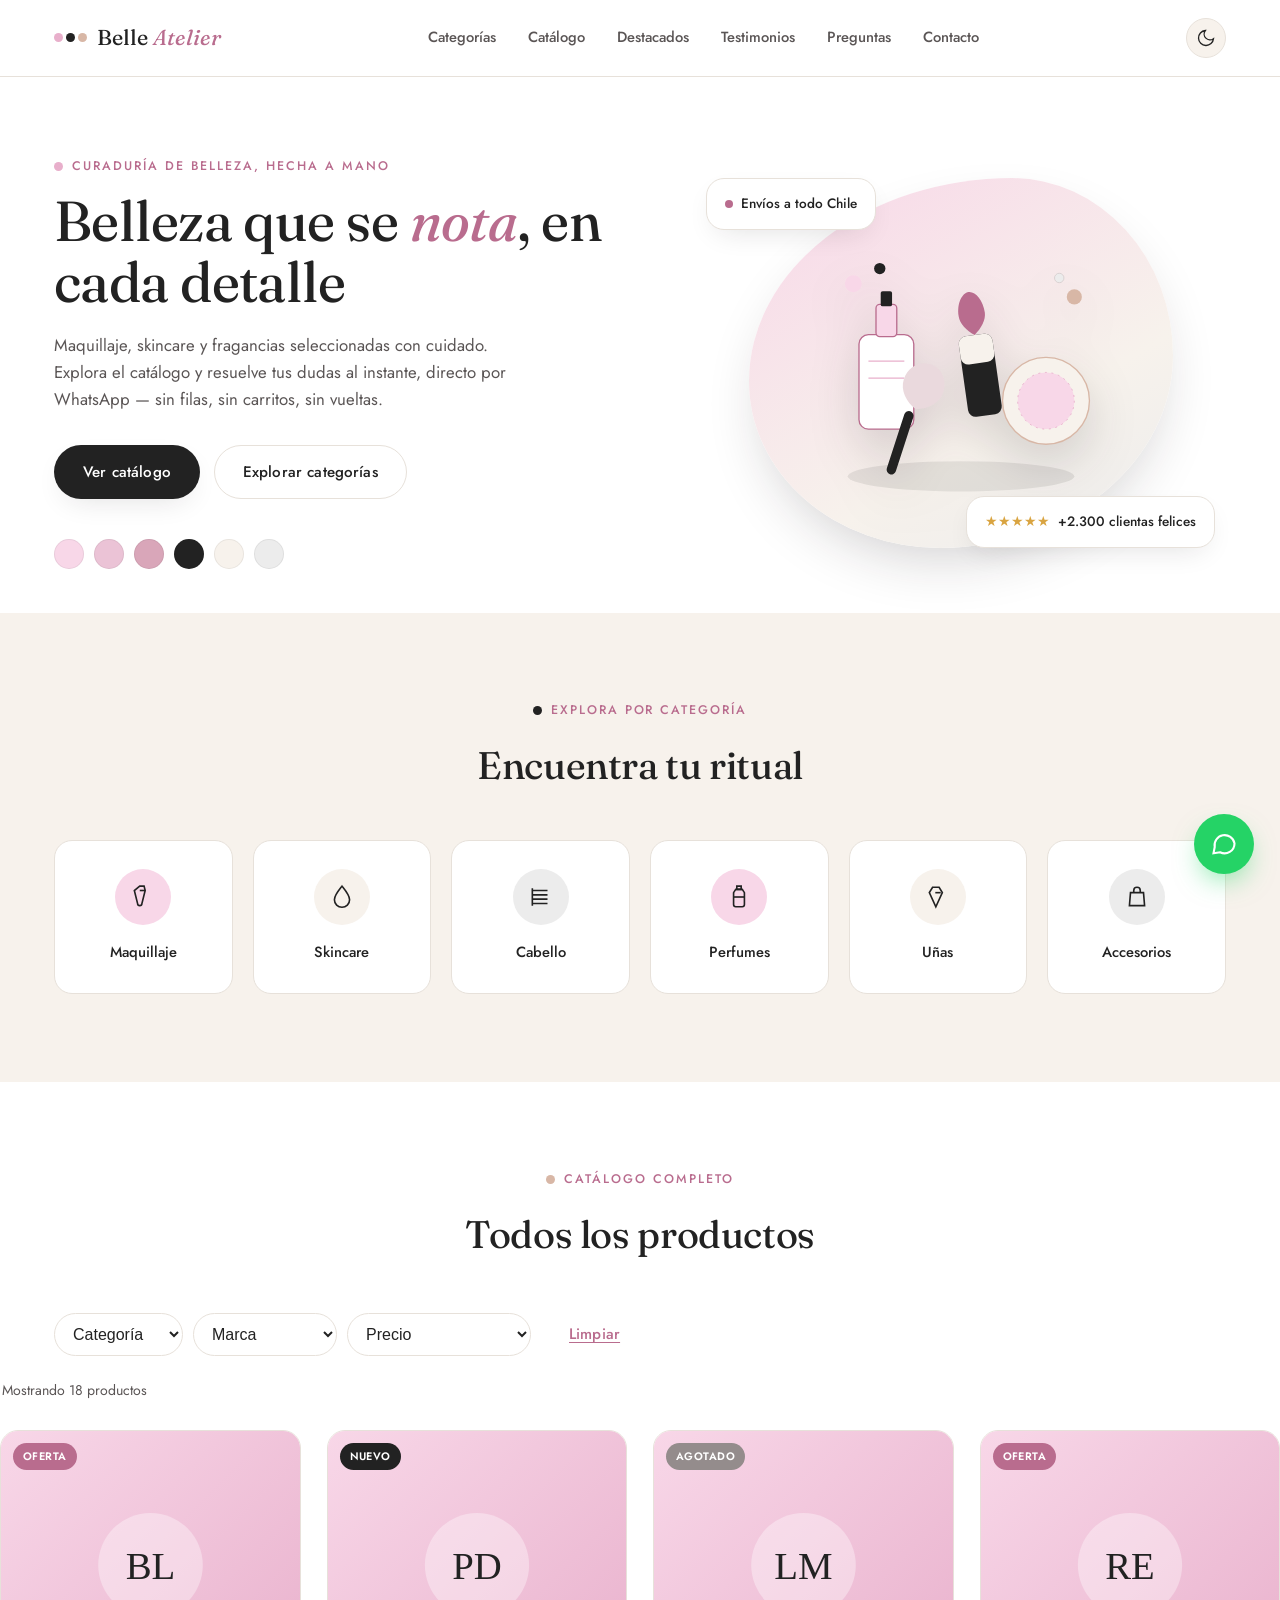
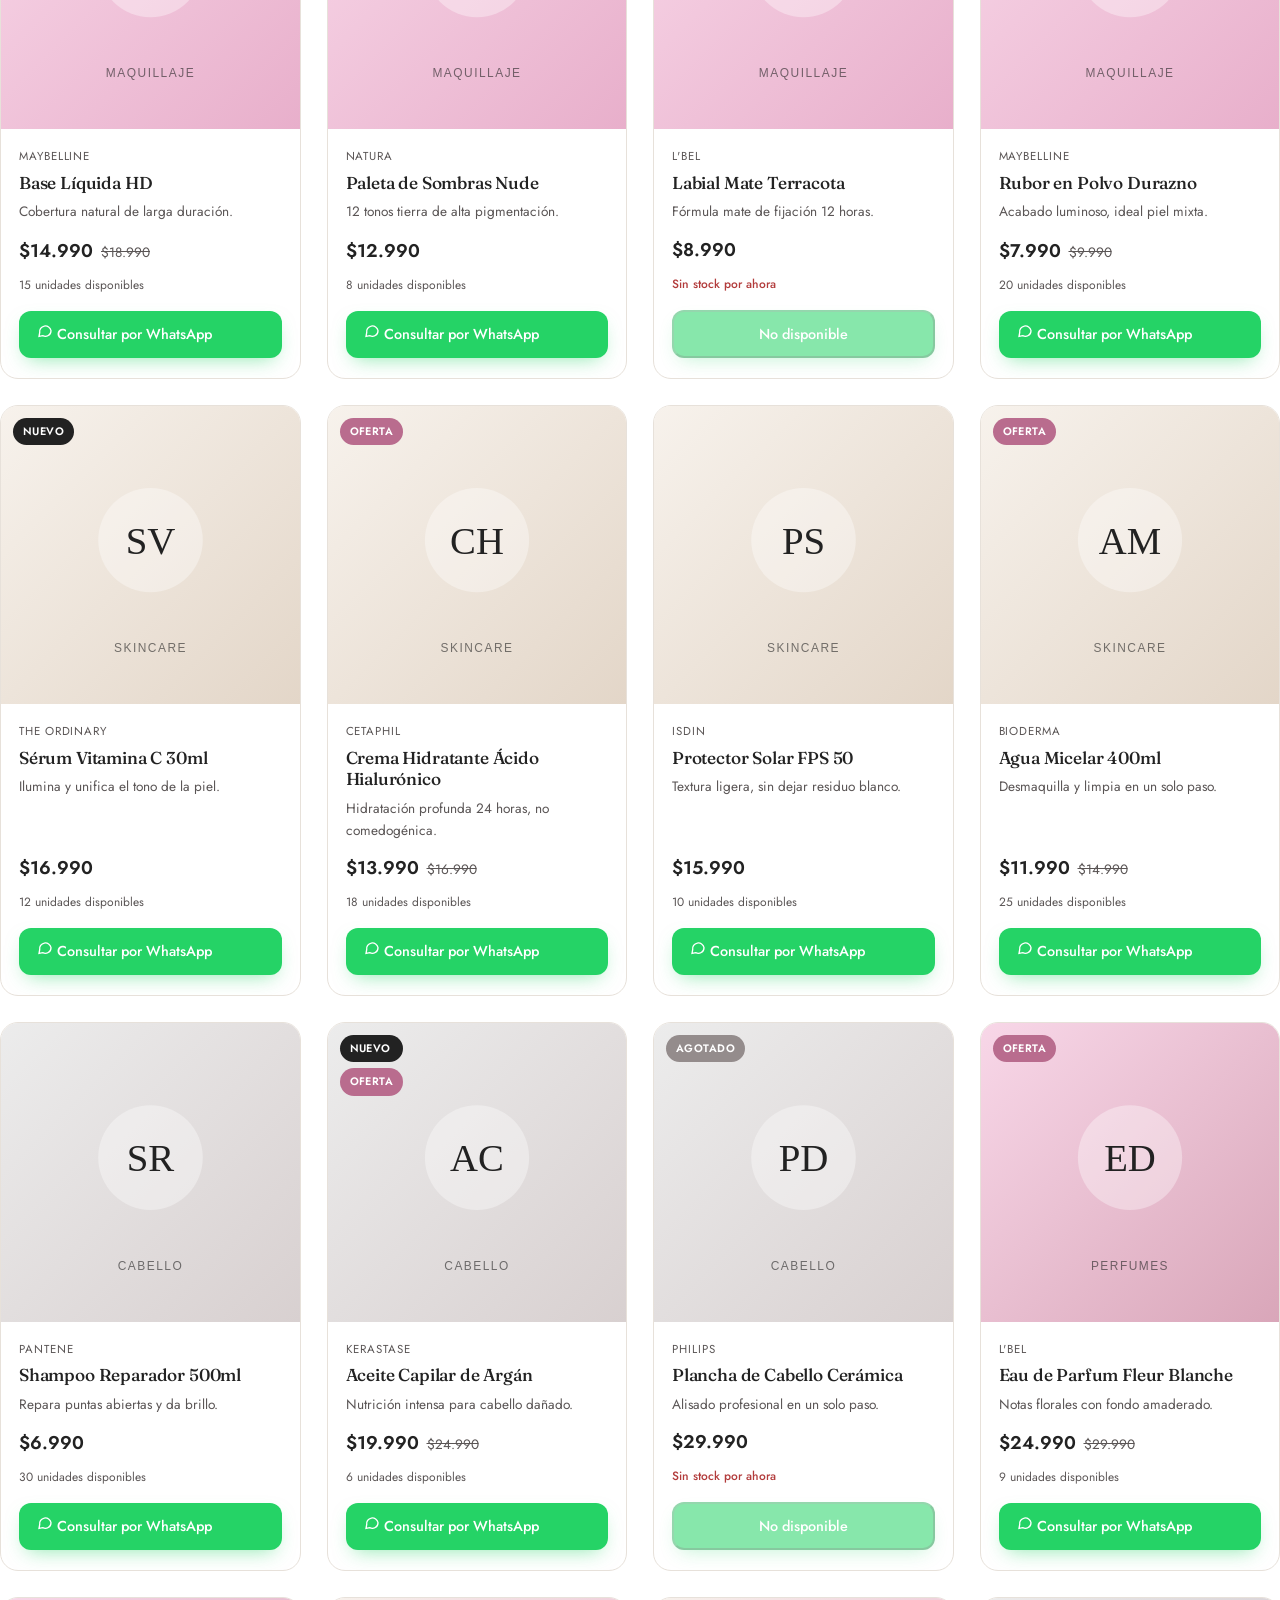
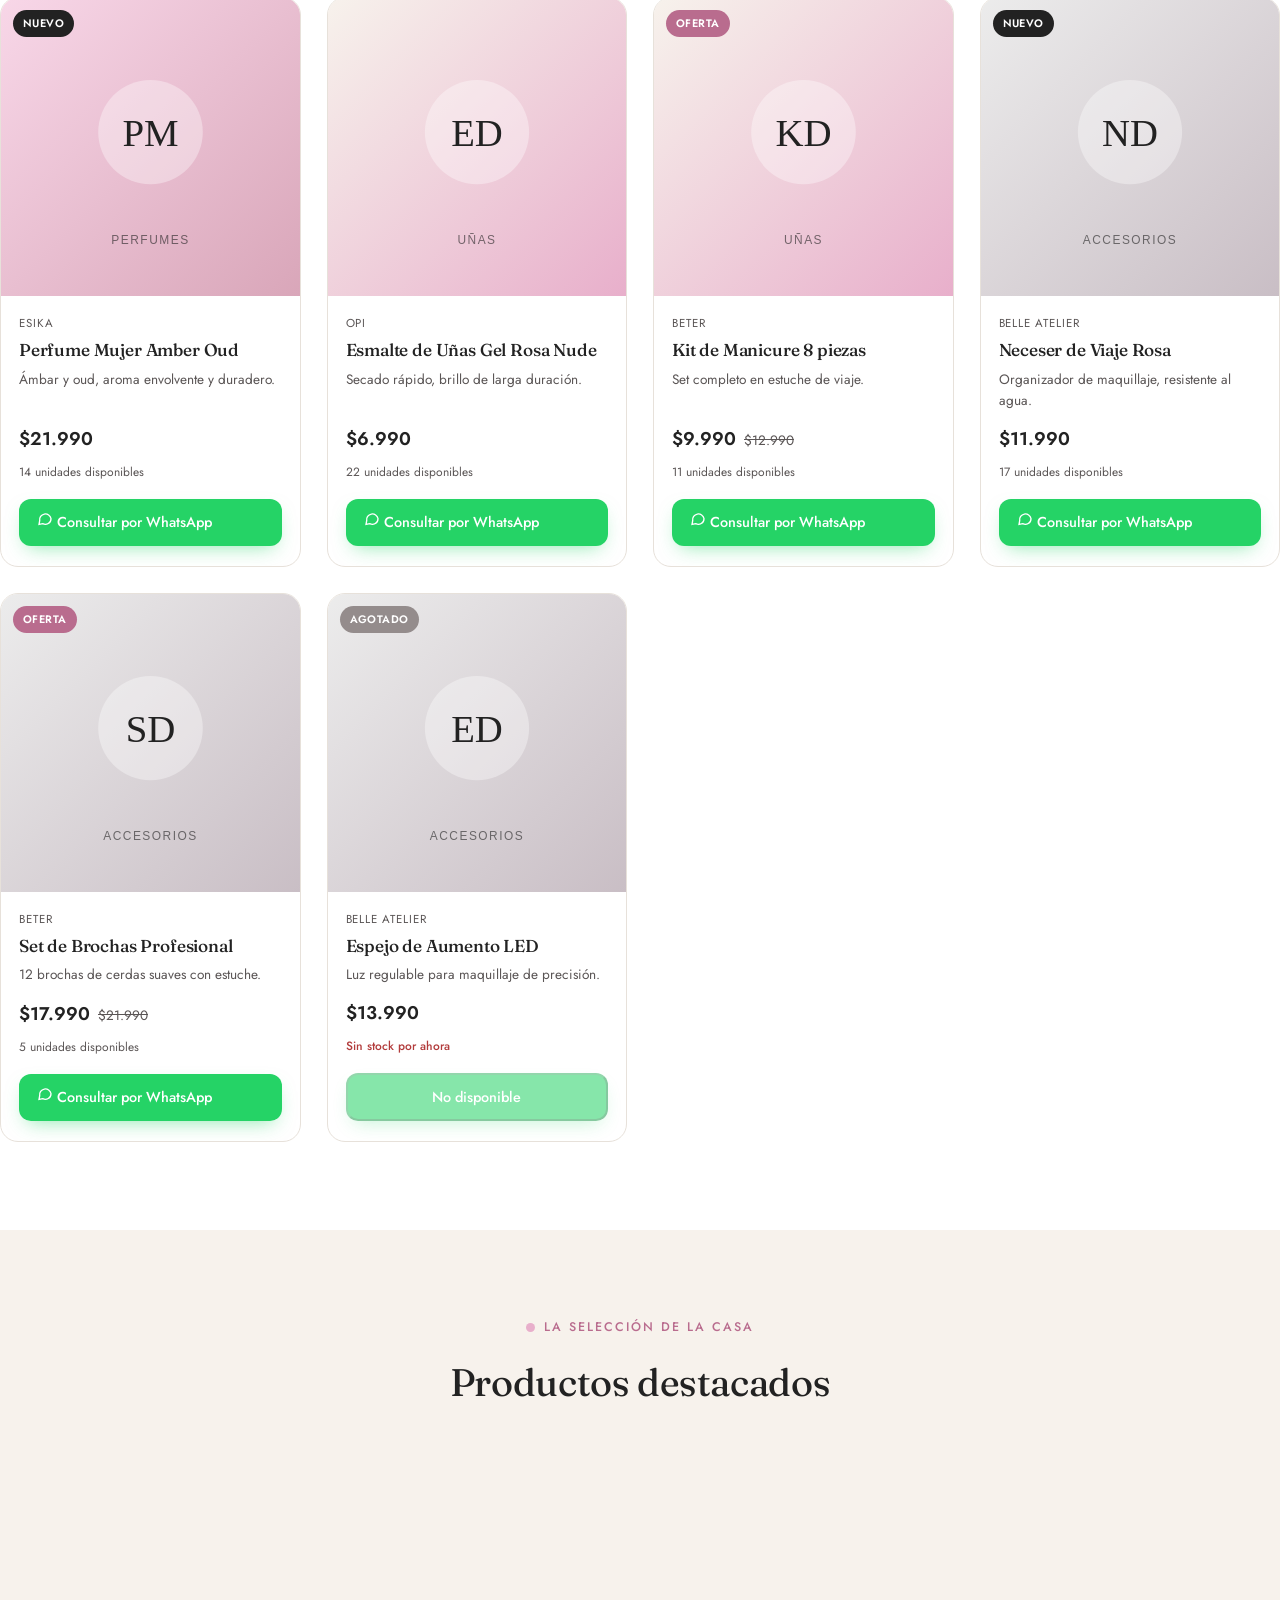
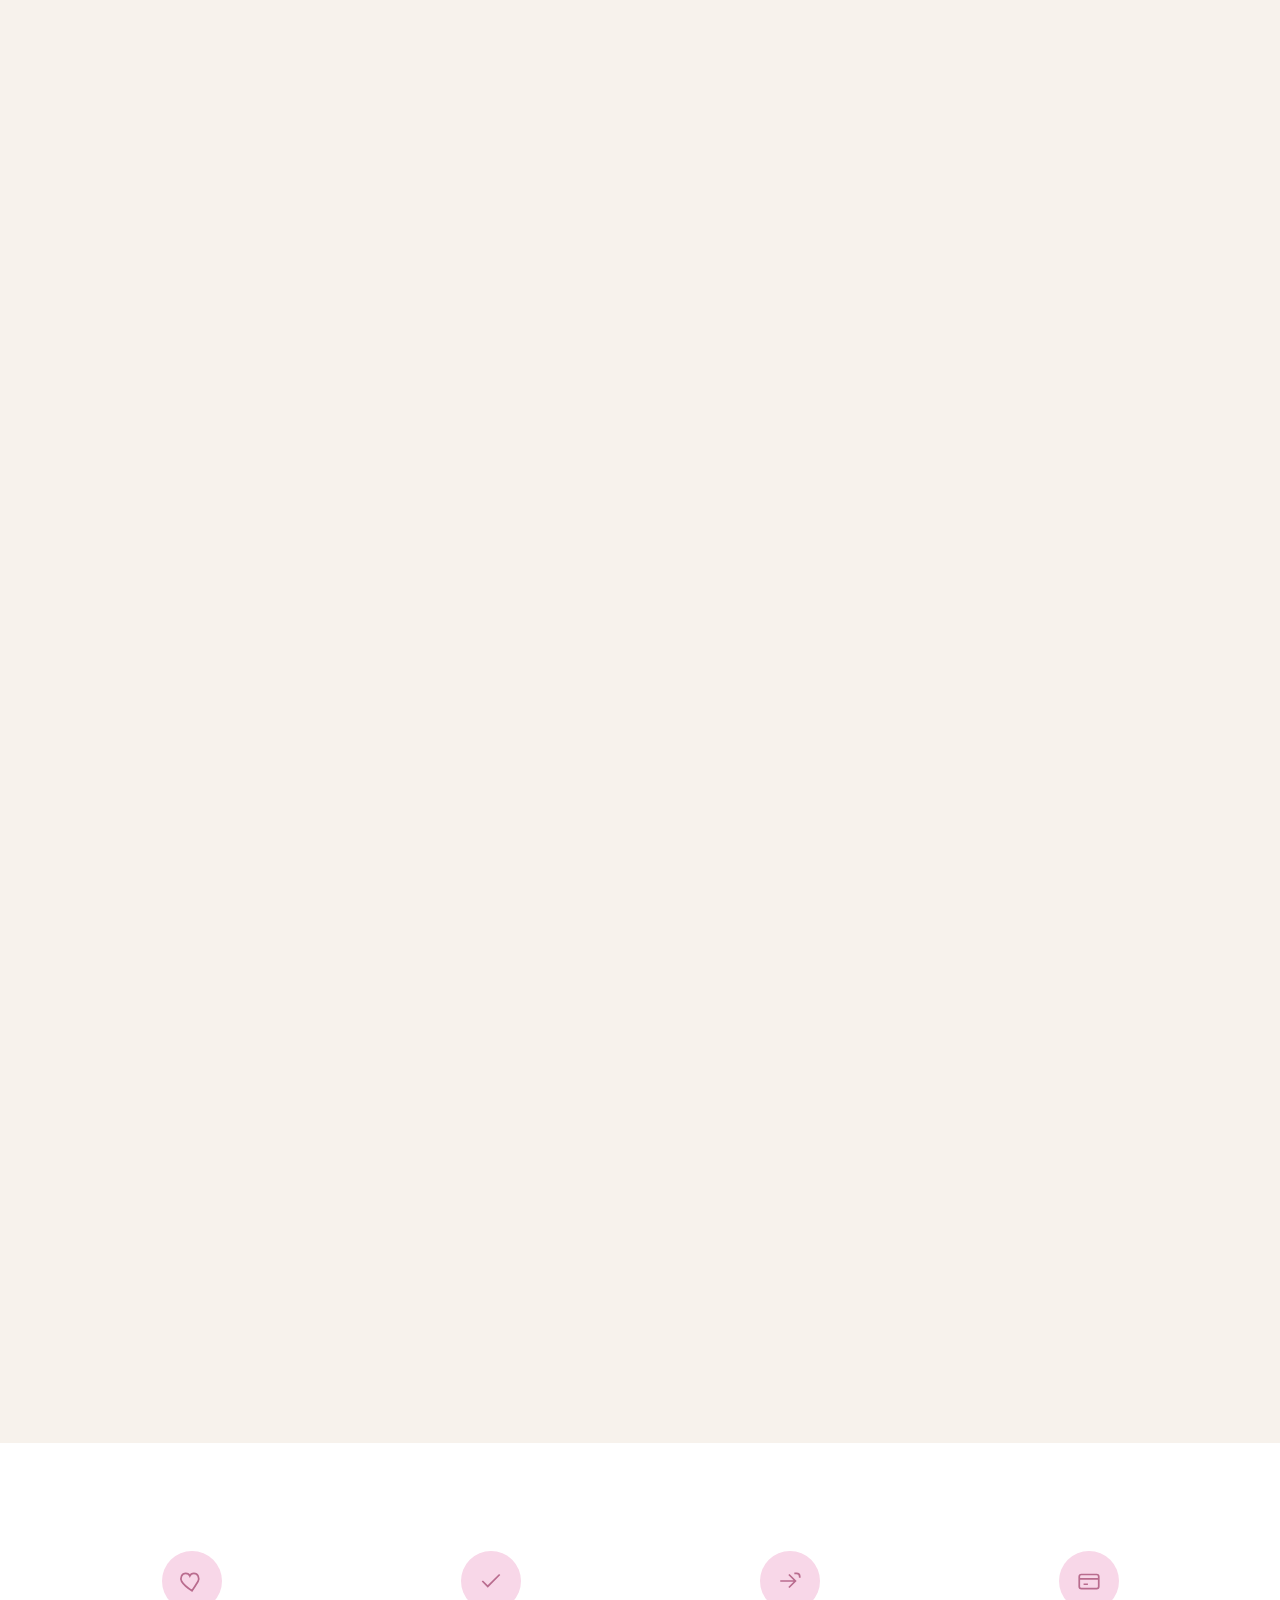
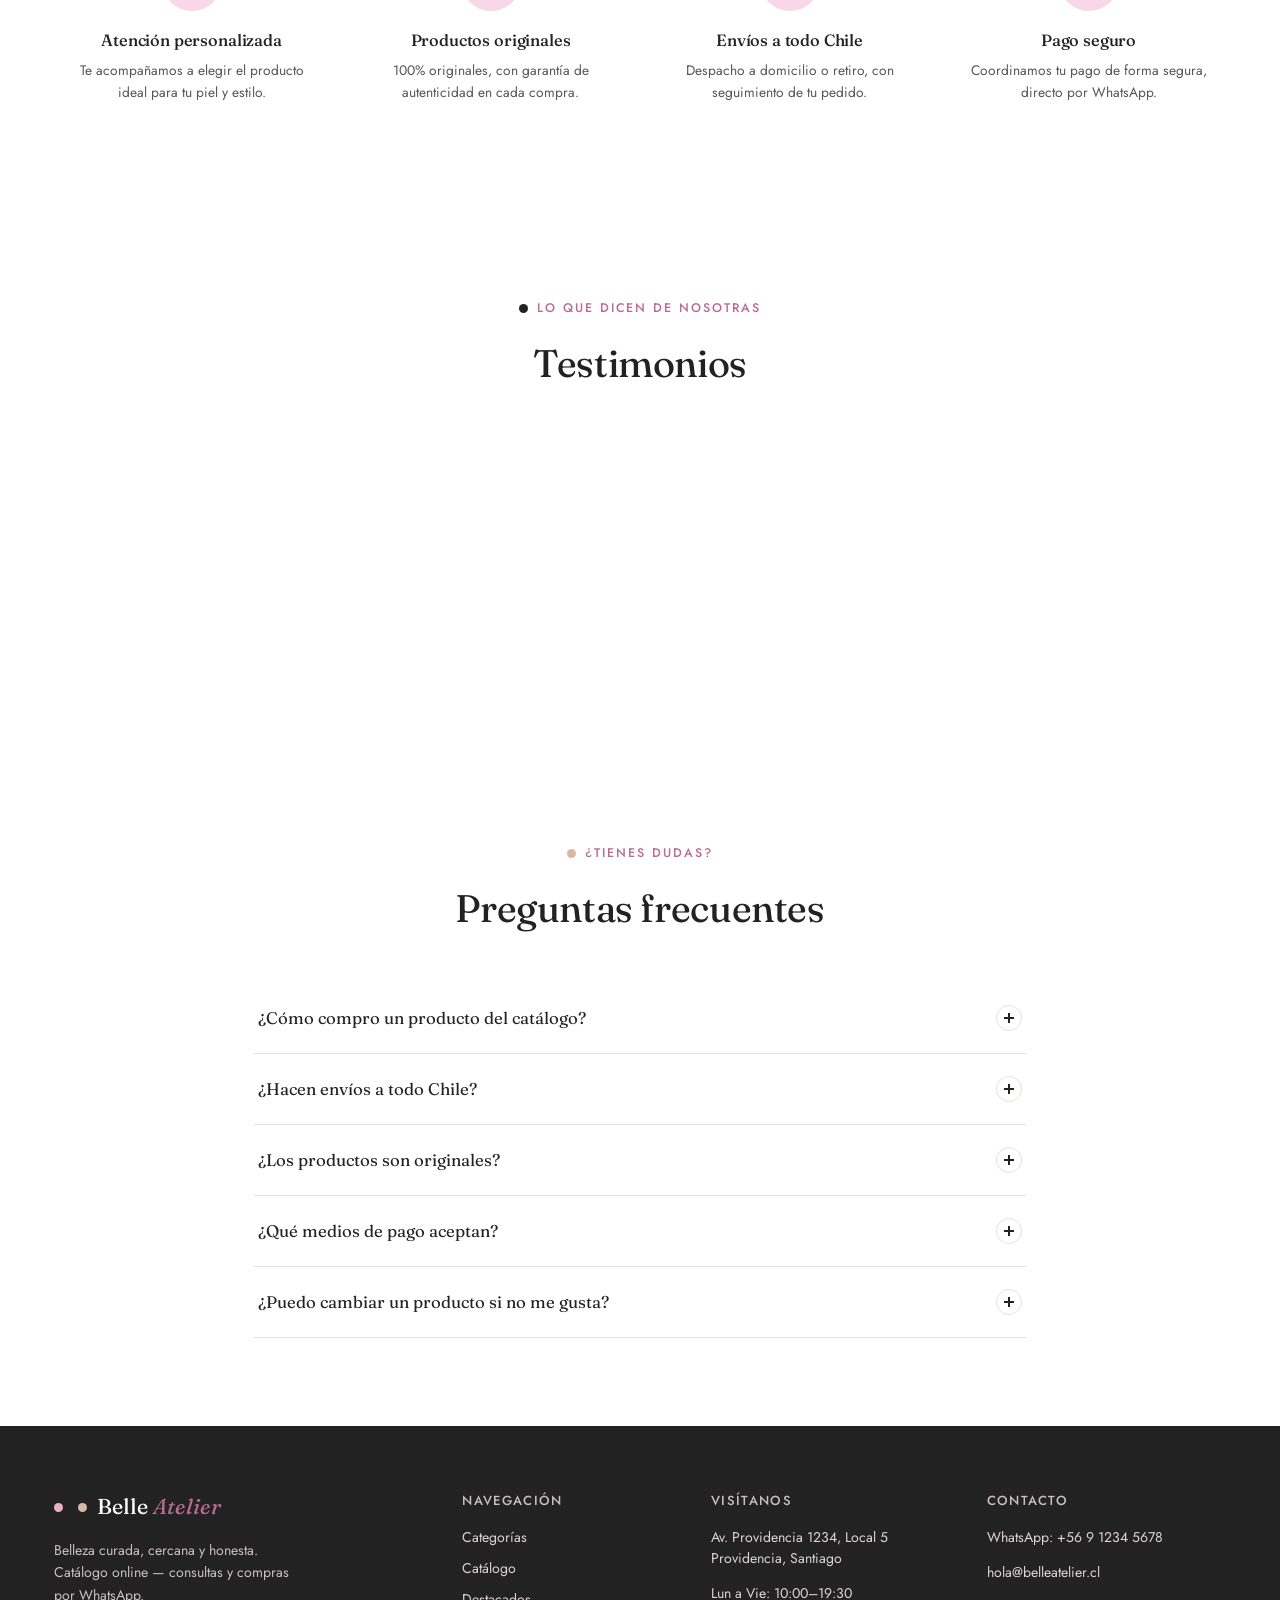
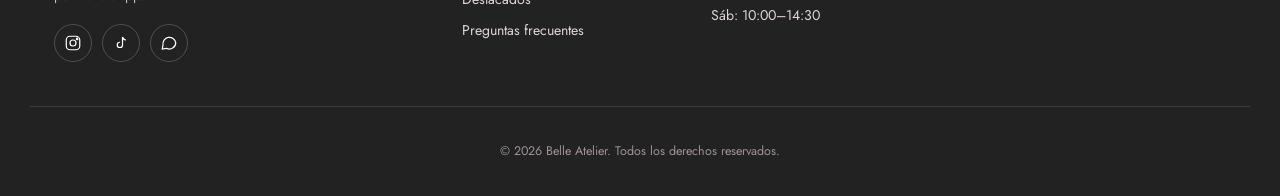
==== commit d0e36193: "Update index.html" ====
--- a/index.html
+++ b/index.html
@@ -679,12 +679,6 @@
     <p class="eyebrow center"><span class="dot dot-c" aria-hidden="true"></span> Catálogo completo</p>
     <h2 class="section-title center">Todos los productos</h2>
 
-    <div class="toolbar">
-      <div class="search-wrap">
-        <svg width="18" height="18" viewBox="0 0 24 24" fill="none" stroke="currentColor" stroke-width="1.8"><circle cx="11" cy="11" r="7"/><path d="m21 21-4.3-4.3"/></svg>
-        <input type="text" id="buscador" placeholder="Buscar por nombre, marca o categoría…" aria-label="Buscar productos">
-      </div>
-
       <div class="filtros">
         <select id="filtroCategoria" aria-label="Filtrar por categoría">
           <option value="">Categoría</option>
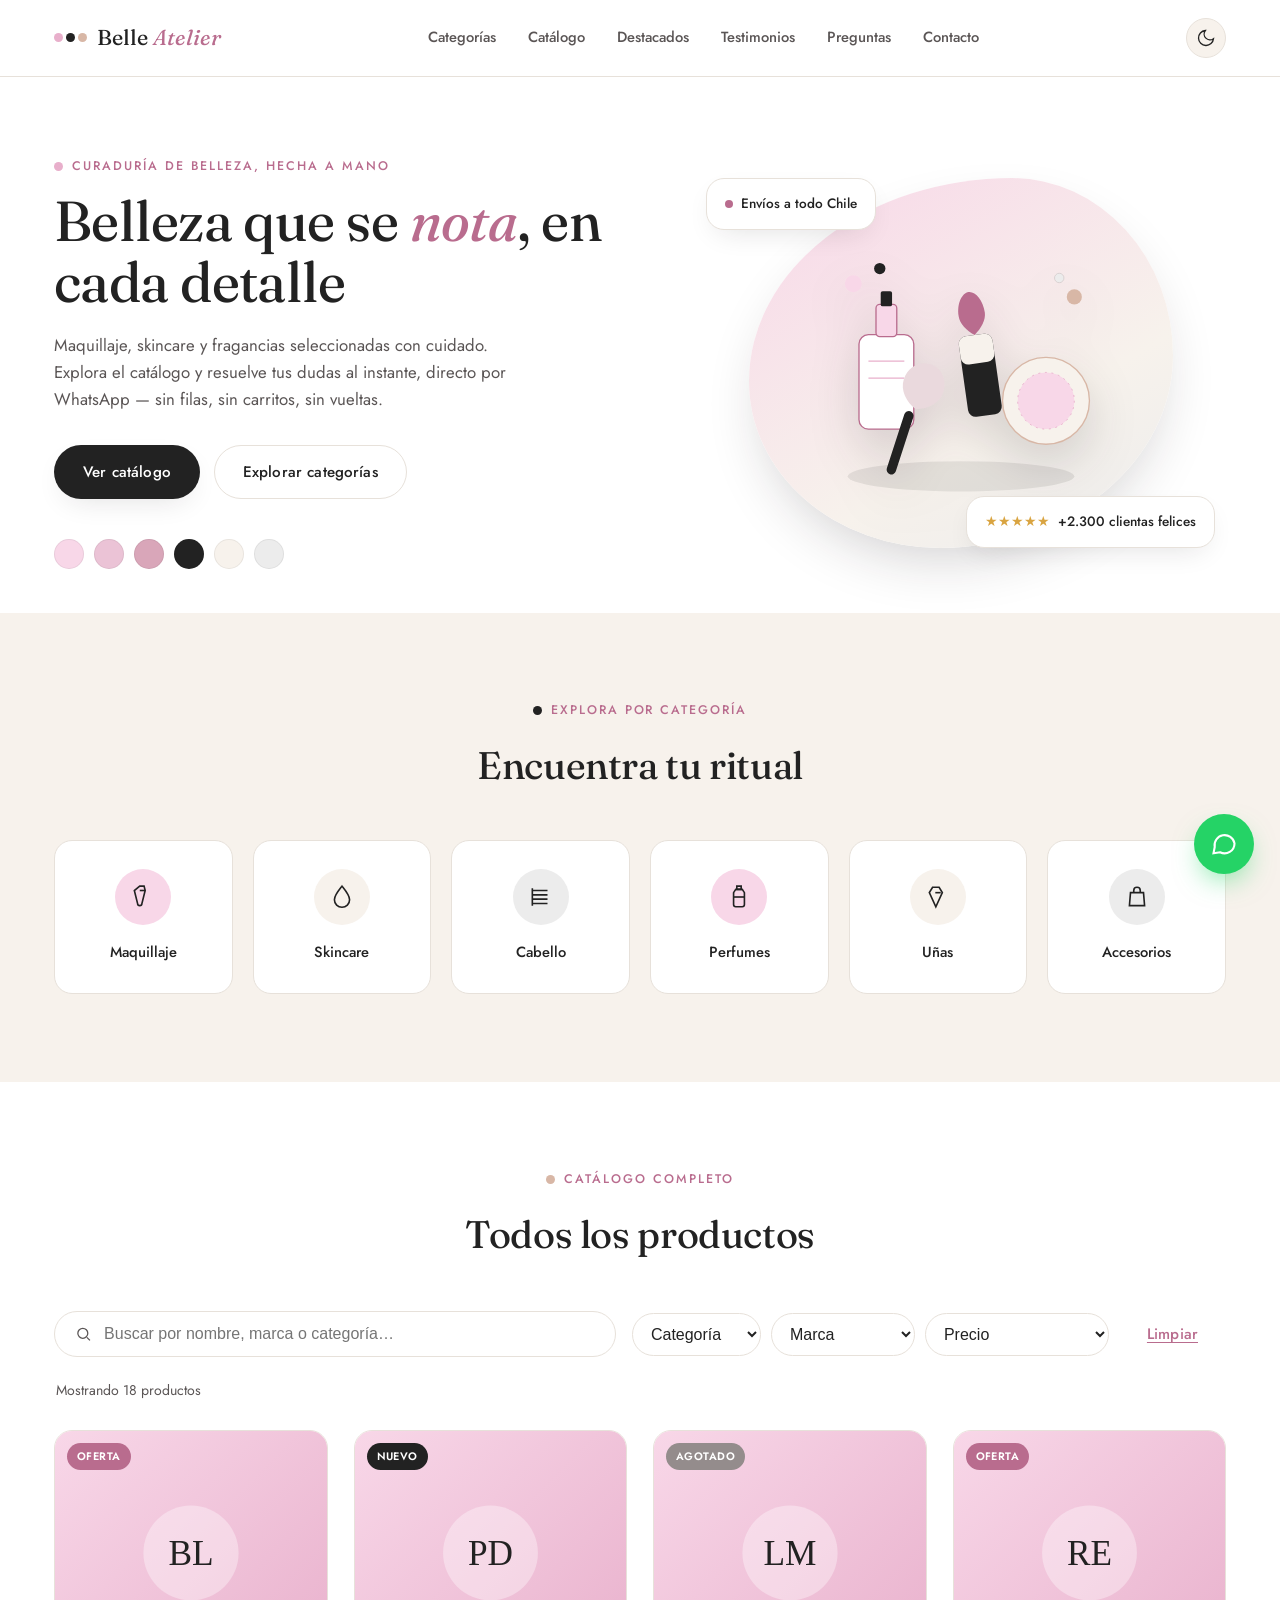
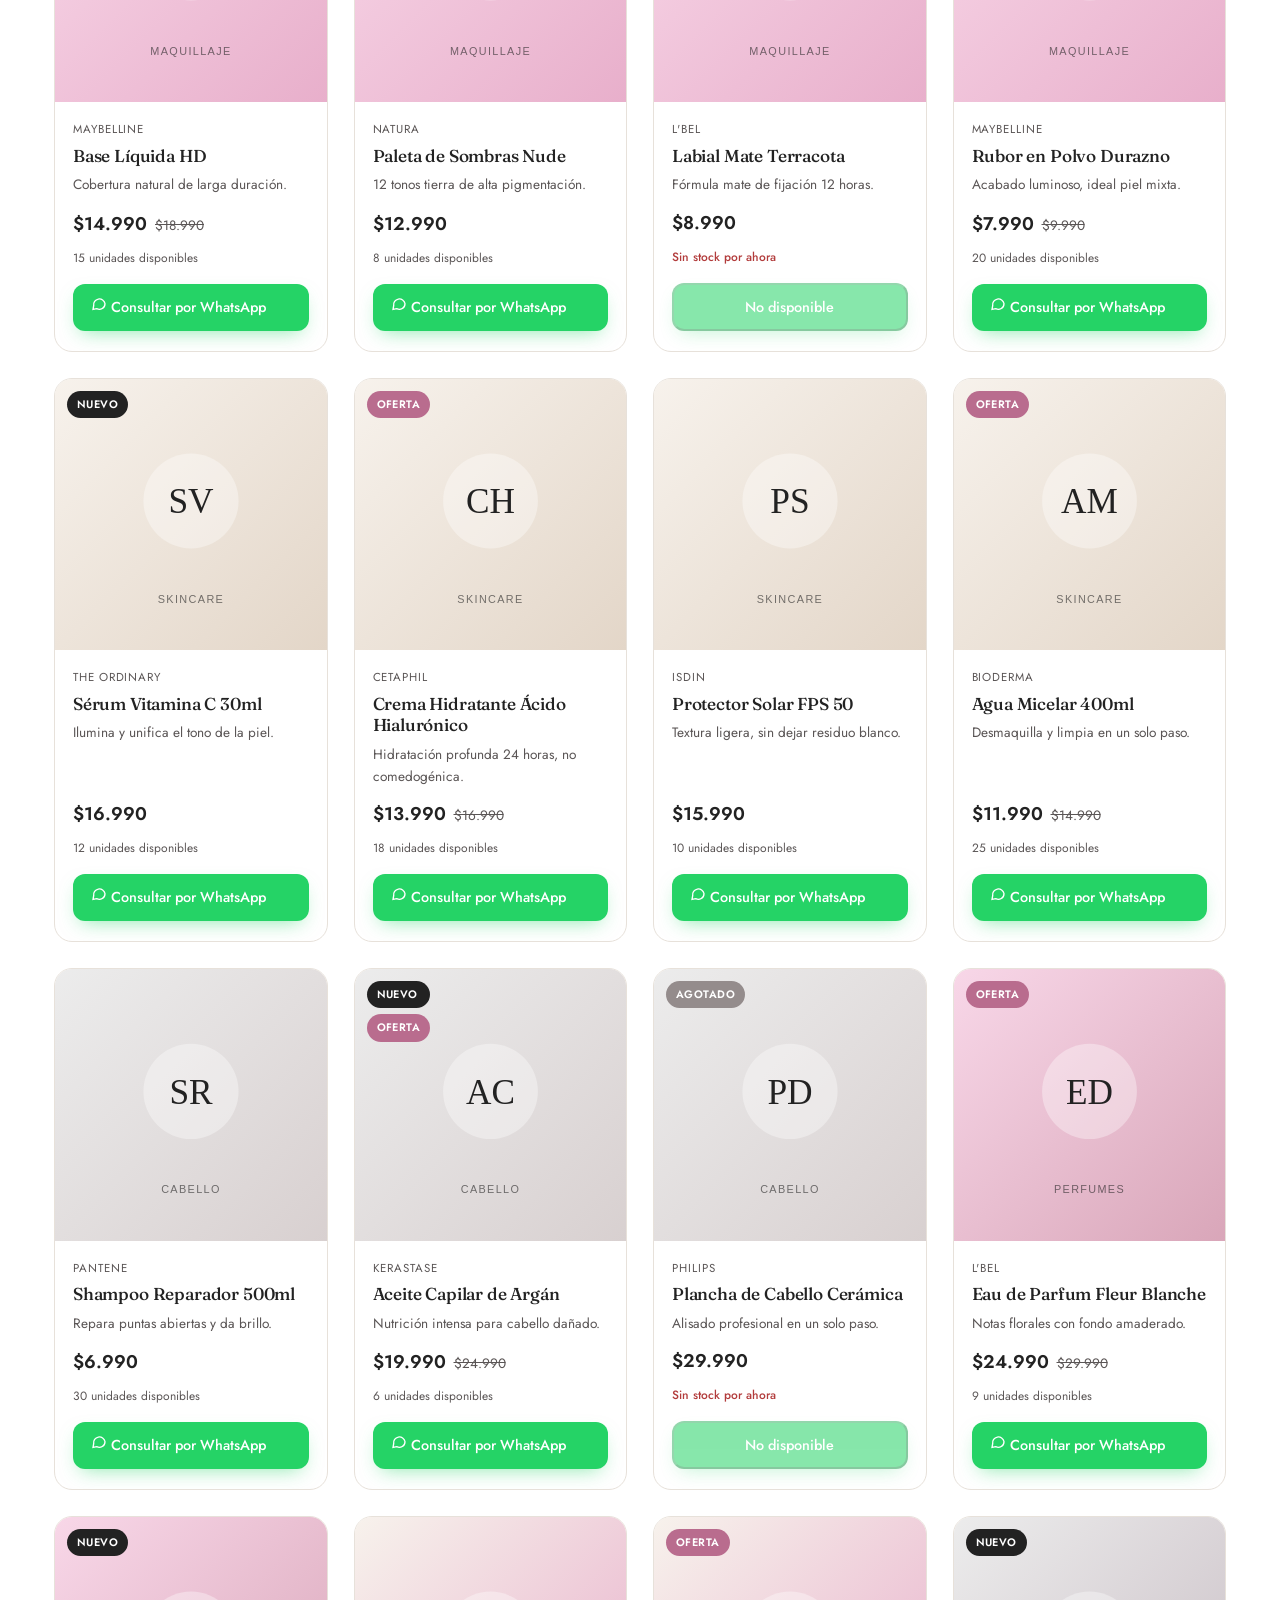
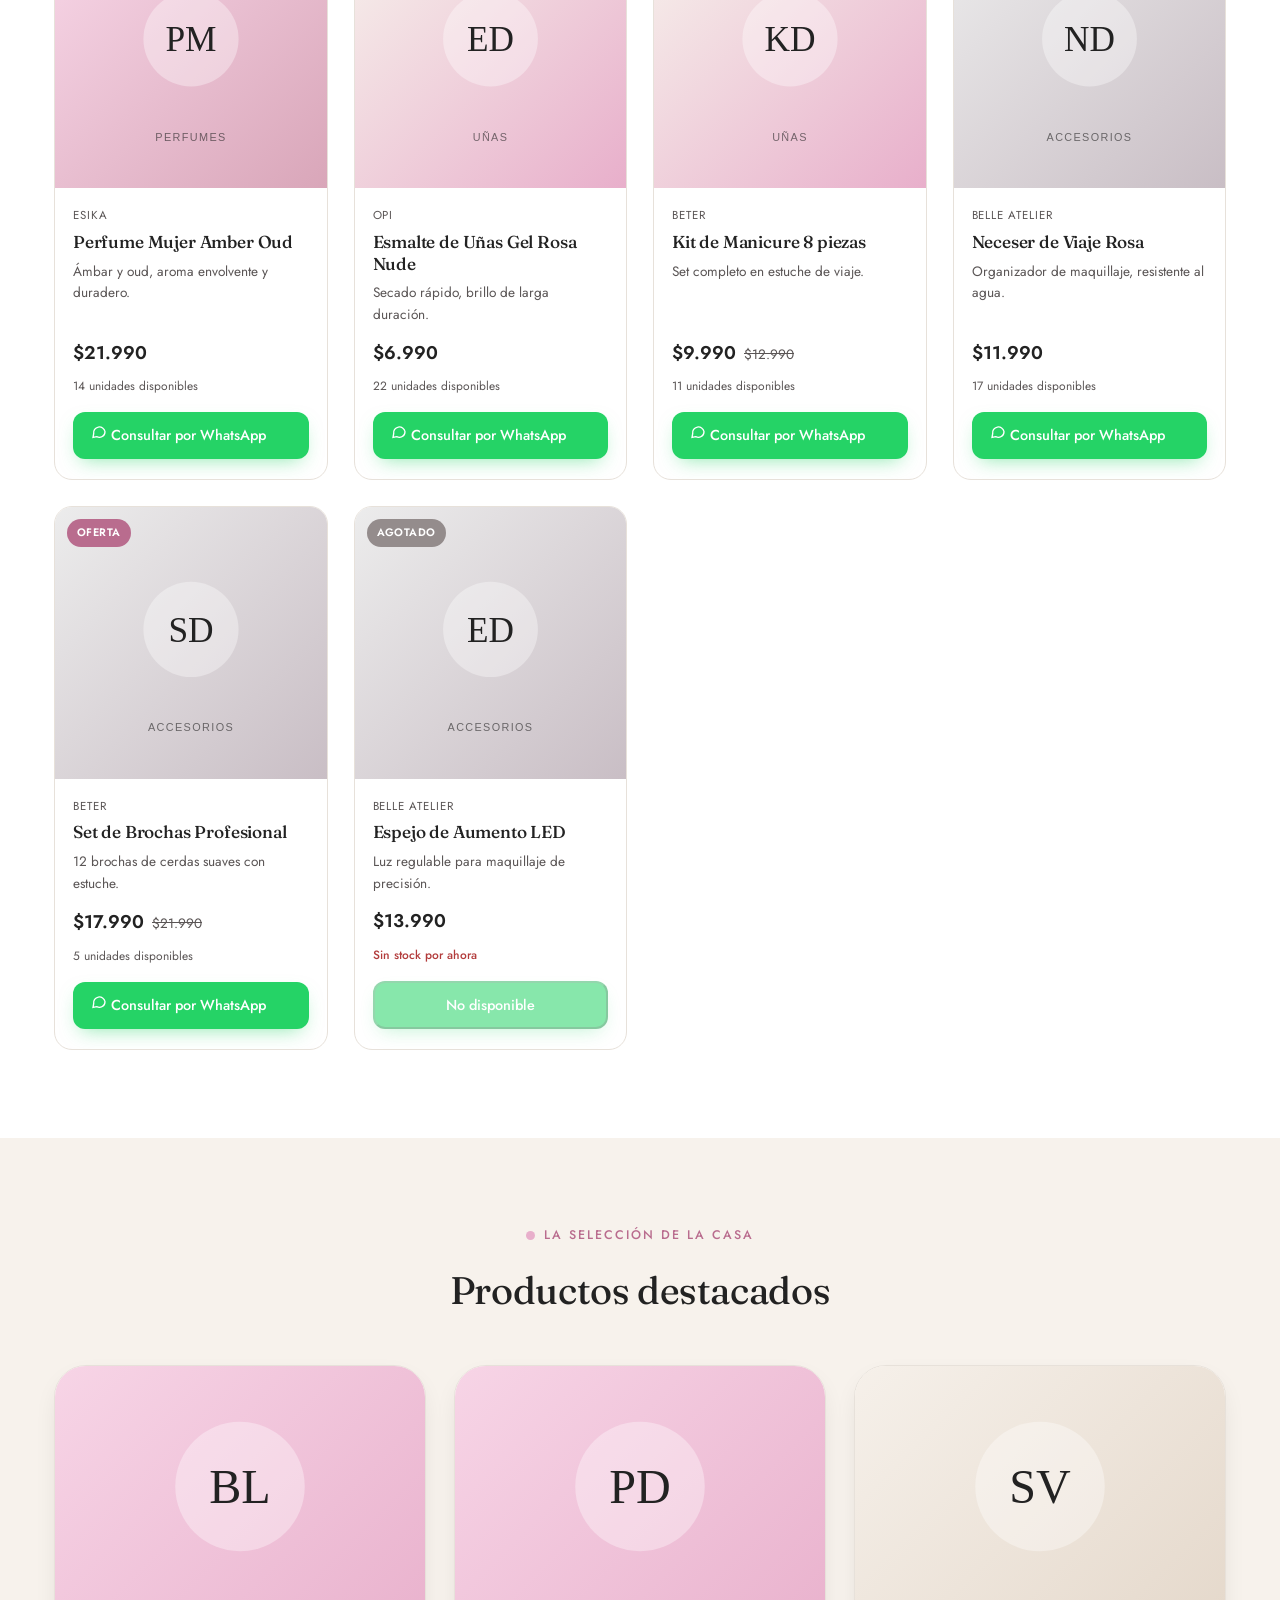
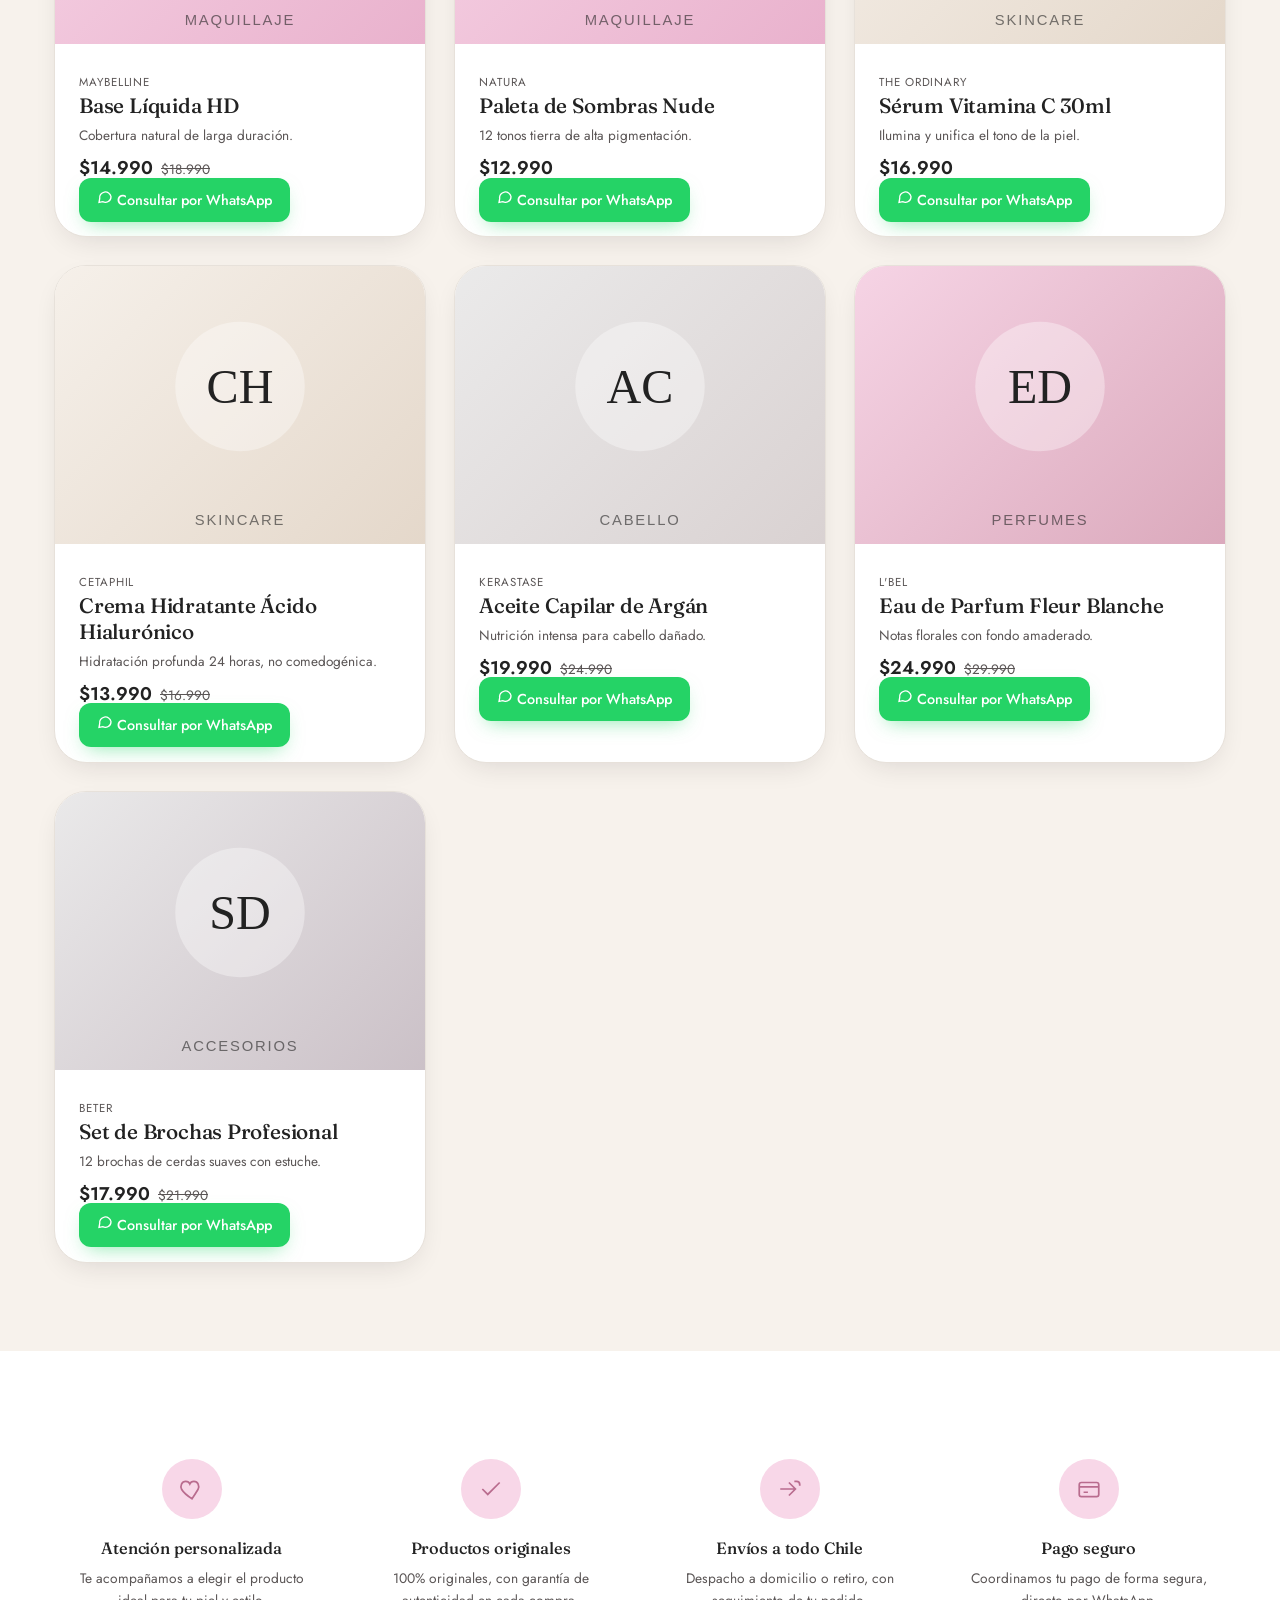
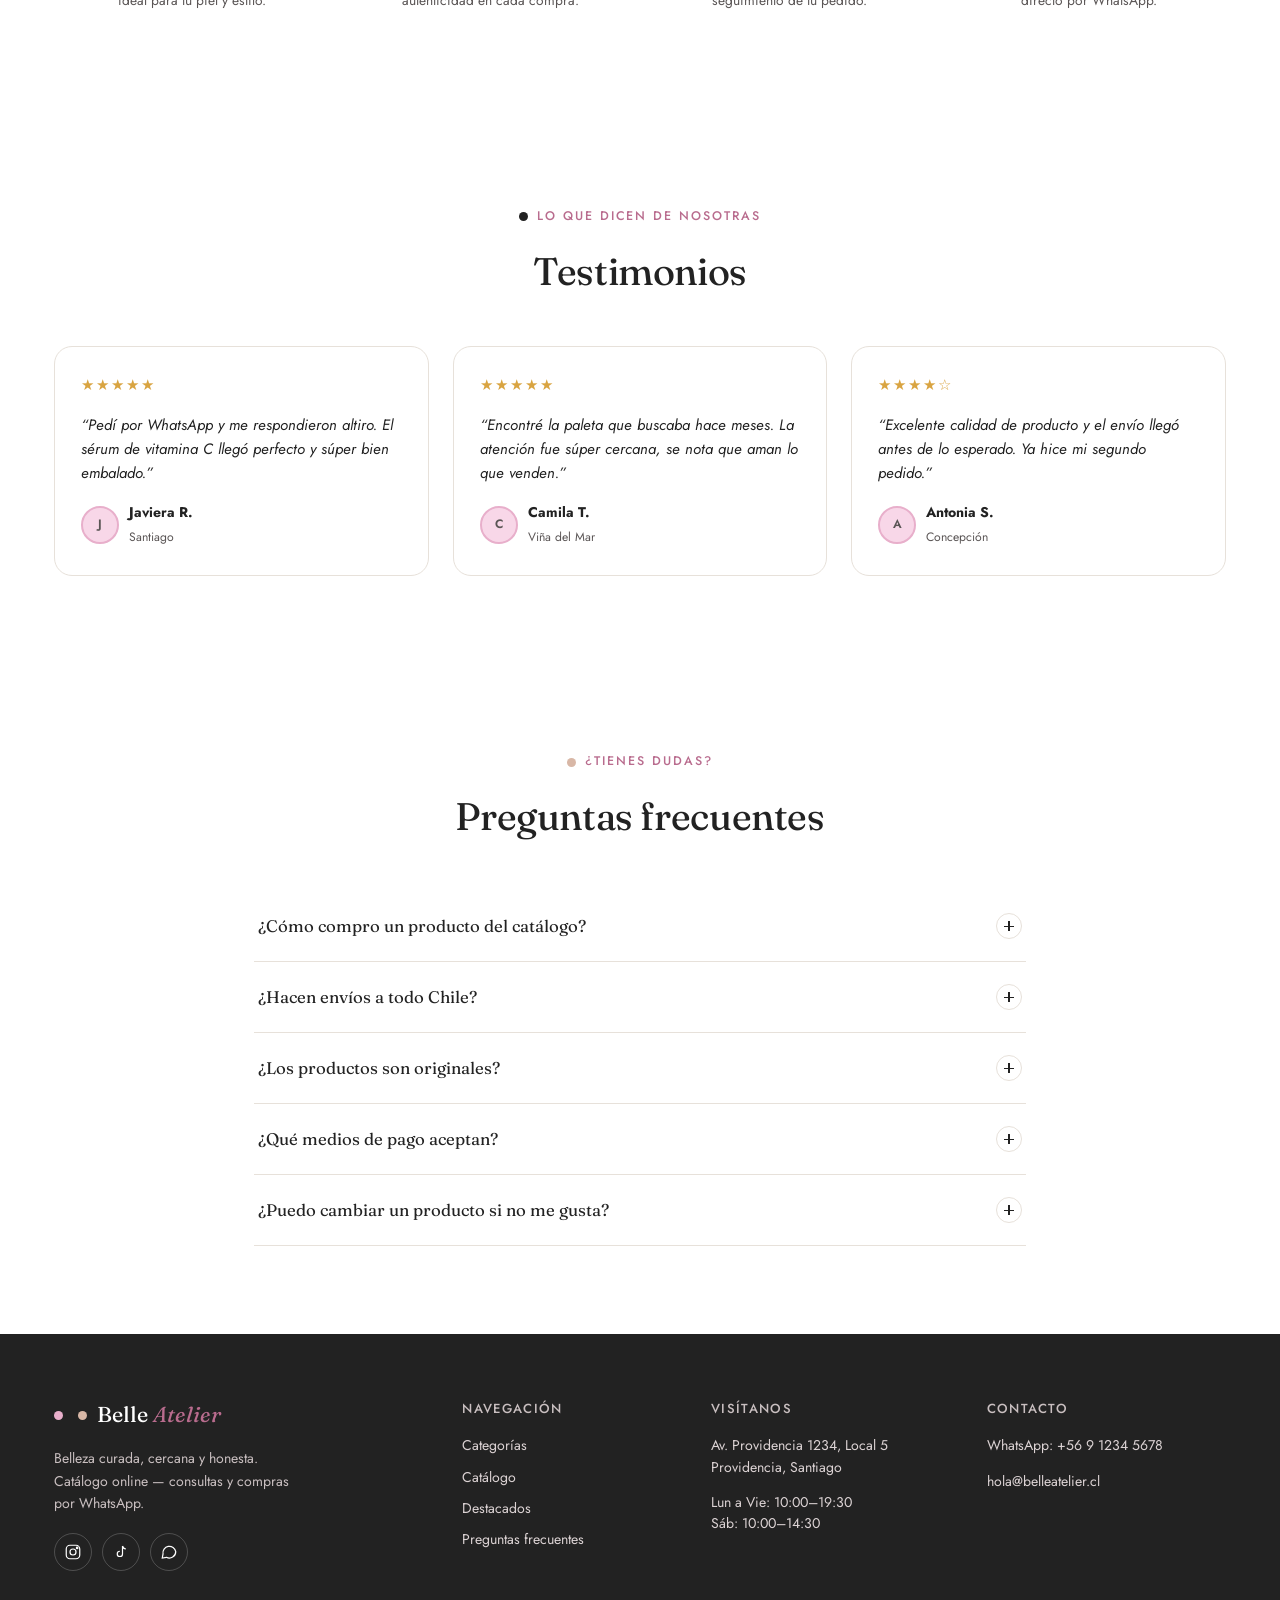
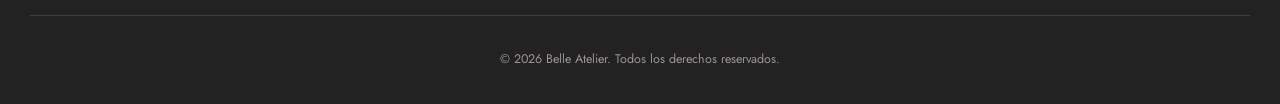
==== commit 73ba8136: "Rename karemi.html to index.html" ====
--- a/index.html
+++ b/index.html
@@ -679,6 +679,12 @@
     <p class="eyebrow center"><span class="dot dot-c" aria-hidden="true"></span> Catálogo completo</p>
     <h2 class="section-title center">Todos los productos</h2>
 
+    <div class="toolbar">
+      <div class="search-wrap">
+        <svg width="18" height="18" viewBox="0 0 24 24" fill="none" stroke="currentColor" stroke-width="1.8"><circle cx="11" cy="11" r="7"/><path d="m21 21-4.3-4.3"/></svg>
+        <input type="text" id="buscador" placeholder="Buscar por nombre, marca o categoría…" aria-label="Buscar productos">
+      </div>
+
       <div class="filtros">
         <select id="filtroCategoria" aria-label="Filtrar por categoría">
           <option value="">Categoría</option>
